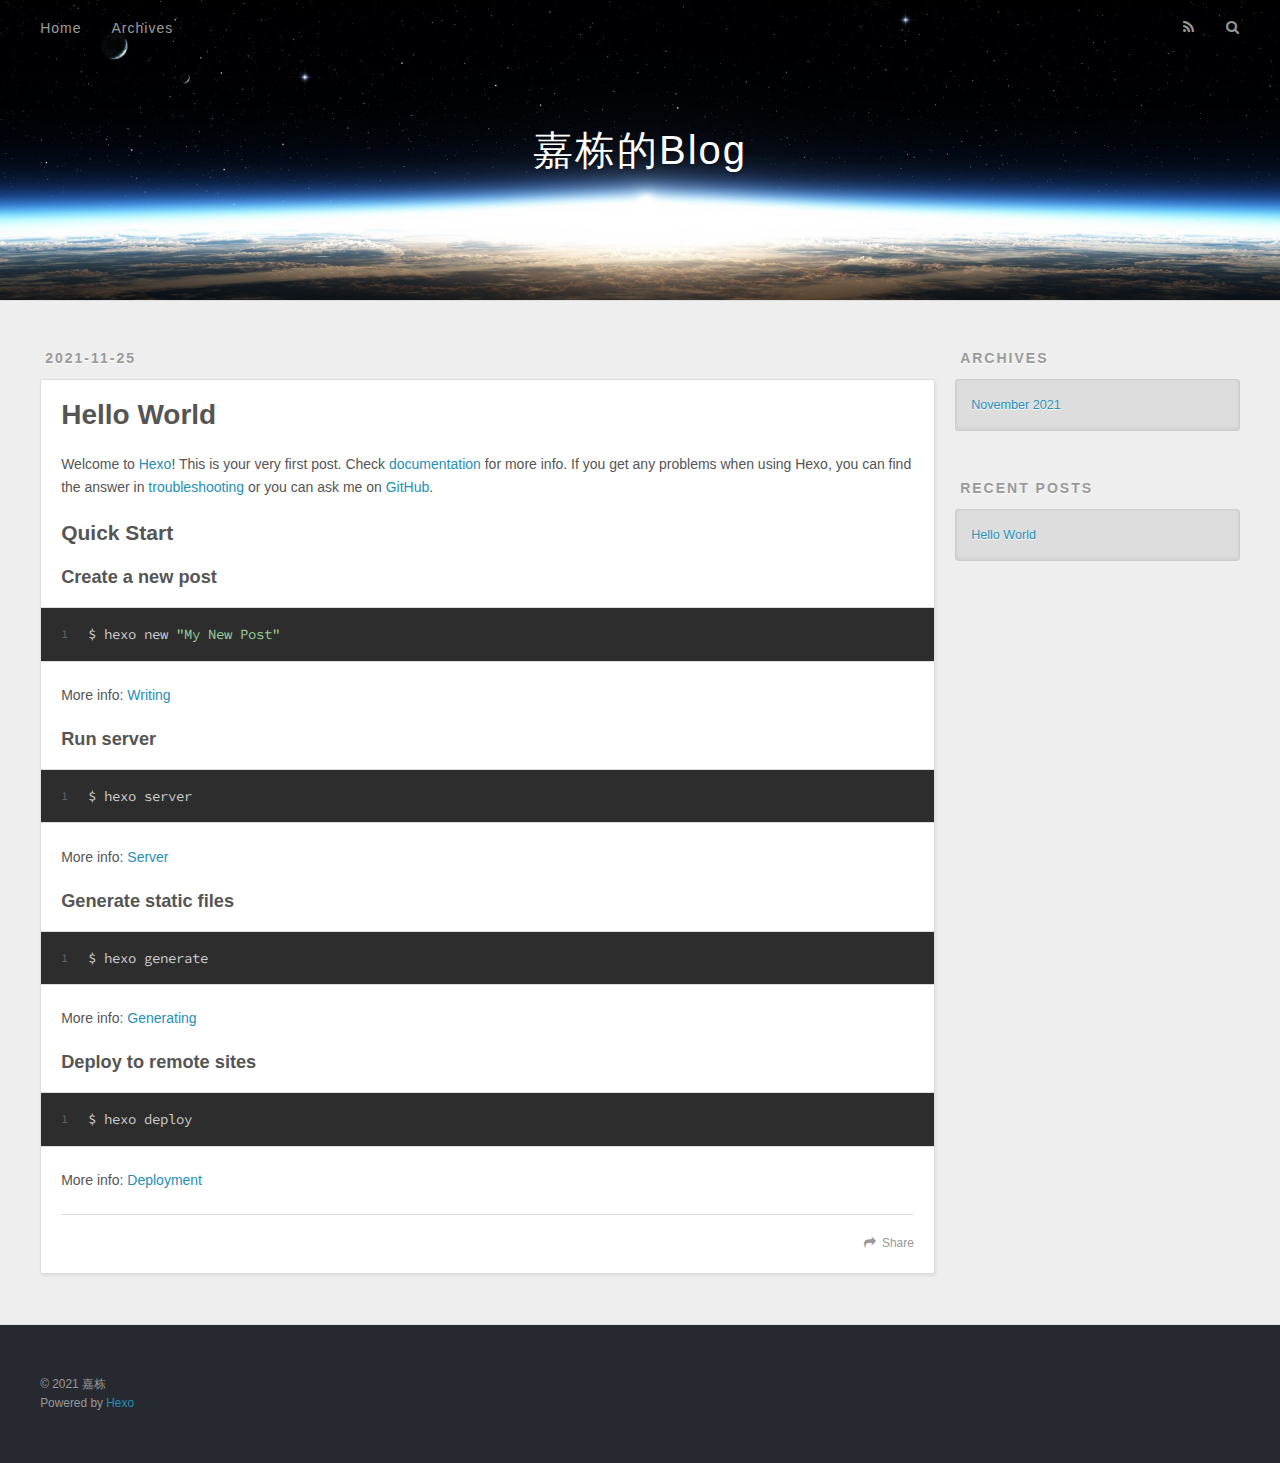
==== index.html @ de3f662d "Site updated: 2021-11-25 14:50:16" ====
<!DOCTYPE html>
<html>
<head>
  <meta charset="utf-8">
  

  
  <title>嘉栋的Blog</title>
  <meta name="viewport" content="width=device-width, initial-scale=1, maximum-scale=1">
  <meta name="description" content="温故而知新">
<meta property="og:type" content="website">
<meta property="og:title" content="嘉栋的Blog">
<meta property="og:url" content="https://codebyjiadong.github.io/index.html">
<meta property="og:site_name" content="嘉栋的Blog">
<meta property="og:description" content="温故而知新">
<meta property="og:locale">
<meta property="article:author" content="嘉栋">
<meta name="twitter:card" content="summary">
  
    <link rel="alternate" href="/atom.xml" title="嘉栋的Blog" type="application/atom+xml">
  
  
    <link rel="icon" href="/favicon.png">
  
  
    <link href="//fonts.googleapis.com/css?family=Source+Code+Pro" rel="stylesheet" type="text/css">
  
  
<link rel="stylesheet" href="/css/style.css">

<meta name="generator" content="Hexo 5.4.0"></head>

<body>
  <div id="container">
    <div id="wrap">
      <header id="header">
  <div id="banner"></div>
  <div id="header-outer" class="outer">
    <div id="header-title" class="inner">
      <h1 id="logo-wrap">
        <a href="/" id="logo">嘉栋的Blog</a>
      </h1>
      
    </div>
    <div id="header-inner" class="inner">
      <nav id="main-nav">
        <a id="main-nav-toggle" class="nav-icon"></a>
        
          <a class="main-nav-link" href="/">Home</a>
        
          <a class="main-nav-link" href="/archives">Archives</a>
        
      </nav>
      <nav id="sub-nav">
        
          <a id="nav-rss-link" class="nav-icon" href="/atom.xml" title="RSS Feed"></a>
        
        <a id="nav-search-btn" class="nav-icon" title="Search"></a>
      </nav>
      <div id="search-form-wrap">
        <form action="//google.com/search" method="get" accept-charset="UTF-8" class="search-form"><input type="search" name="q" class="search-form-input" placeholder="Search"><button type="submit" class="search-form-submit">&#xF002;</button><input type="hidden" name="sitesearch" value="https://codebyjiadong.github.io"></form>
      </div>
    </div>
  </div>
</header>
      <div class="outer">
        <section id="main">
  
    <article id="post-hello-world" class="article article-type-post" itemscope itemprop="blogPost">
  <div class="article-meta">
    <a href="/2021/11/25/hello-world/" class="article-date">
  <time datetime="2021-11-25T06:21:06.002Z" itemprop="datePublished">2021-11-25</time>
</a>
    
  </div>
  <div class="article-inner">
    
    
      <header class="article-header">
        
  
    <h1 itemprop="name">
      <a class="article-title" href="/2021/11/25/hello-world/">Hello World</a>
    </h1>
  

      </header>
    
    <div class="article-entry" itemprop="articleBody">
      
        <p>Welcome to <a target="_blank" rel="noopener" href="https://hexo.io/">Hexo</a>! This is your very first post. Check <a target="_blank" rel="noopener" href="https://hexo.io/docs/">documentation</a> for more info. If you get any problems when using Hexo, you can find the answer in <a target="_blank" rel="noopener" href="https://hexo.io/docs/troubleshooting.html">troubleshooting</a> or you can ask me on <a target="_blank" rel="noopener" href="https://github.com/hexojs/hexo/issues">GitHub</a>.</p>
<h2 id="Quick-Start"><a href="#Quick-Start" class="headerlink" title="Quick Start"></a>Quick Start</h2><h3 id="Create-a-new-post"><a href="#Create-a-new-post" class="headerlink" title="Create a new post"></a>Create a new post</h3><figure class="highlight bash"><table><tr><td class="gutter"><pre><span class="line">1</span><br></pre></td><td class="code"><pre><span class="line">$ hexo new <span class="string">&quot;My New Post&quot;</span></span><br></pre></td></tr></table></figure>

<p>More info: <a target="_blank" rel="noopener" href="https://hexo.io/docs/writing.html">Writing</a></p>
<h3 id="Run-server"><a href="#Run-server" class="headerlink" title="Run server"></a>Run server</h3><figure class="highlight bash"><table><tr><td class="gutter"><pre><span class="line">1</span><br></pre></td><td class="code"><pre><span class="line">$ hexo server</span><br></pre></td></tr></table></figure>

<p>More info: <a target="_blank" rel="noopener" href="https://hexo.io/docs/server.html">Server</a></p>
<h3 id="Generate-static-files"><a href="#Generate-static-files" class="headerlink" title="Generate static files"></a>Generate static files</h3><figure class="highlight bash"><table><tr><td class="gutter"><pre><span class="line">1</span><br></pre></td><td class="code"><pre><span class="line">$ hexo generate</span><br></pre></td></tr></table></figure>

<p>More info: <a target="_blank" rel="noopener" href="https://hexo.io/docs/generating.html">Generating</a></p>
<h3 id="Deploy-to-remote-sites"><a href="#Deploy-to-remote-sites" class="headerlink" title="Deploy to remote sites"></a>Deploy to remote sites</h3><figure class="highlight bash"><table><tr><td class="gutter"><pre><span class="line">1</span><br></pre></td><td class="code"><pre><span class="line">$ hexo deploy</span><br></pre></td></tr></table></figure>

<p>More info: <a target="_blank" rel="noopener" href="https://hexo.io/docs/one-command-deployment.html">Deployment</a></p>

      
    </div>
    <footer class="article-footer">
      <a data-url="https://codebyjiadong.github.io/2021/11/25/hello-world/" data-id="ckweljb820000fou3bm1x7x88" class="article-share-link">Share</a>
      
      
    </footer>
  </div>
  
</article>


  


</section>
        
          <aside id="sidebar">
  
    

  
    

  
    
  
    
  <div class="widget-wrap">
    <h3 class="widget-title">Archives</h3>
    <div class="widget">
      <ul class="archive-list"><li class="archive-list-item"><a class="archive-list-link" href="/archives/2021/11/">November 2021</a></li></ul>
    </div>
  </div>


  
    
  <div class="widget-wrap">
    <h3 class="widget-title">Recent Posts</h3>
    <div class="widget">
      <ul>
        
          <li>
            <a href="/2021/11/25/hello-world/">Hello World</a>
          </li>
        
      </ul>
    </div>
  </div>

  
</aside>
        
      </div>
      <footer id="footer">
  
  <div class="outer">
    <div id="footer-info" class="inner">
      &copy; 2021 嘉栋<br>
      Powered by <a href="http://hexo.io/" target="_blank">Hexo</a>
    </div>
  </div>
</footer>
    </div>
    <nav id="mobile-nav">
  
    <a href="/" class="mobile-nav-link">Home</a>
  
    <a href="/archives" class="mobile-nav-link">Archives</a>
  
</nav>
    

<script src="//ajax.googleapis.com/ajax/libs/jquery/2.0.3/jquery.min.js"></script>


  
<link rel="stylesheet" href="/fancybox/jquery.fancybox.css">

  
<script src="/fancybox/jquery.fancybox.pack.js"></script>




<script src="/js/script.js"></script>




  </div>
</body>
</html>
---- css/style.css ----
body {
  width: 100%;
}
body:before,
body:after {
  content: "";
  display: table;
}
body:after {
  clear: both;
}
html,
body,
div,
span,
applet,
object,
iframe,
h1,
h2,
h3,
h4,
h5,
h6,
p,
blockquote,
pre,
a,
abbr,
acronym,
address,
big,
cite,
code,
del,
dfn,
em,
img,
ins,
kbd,
q,
s,
samp,
small,
strike,
strong,
sub,
sup,
tt,
var,
dl,
dt,
dd,
ol,
ul,
li,
fieldset,
form,
label,
legend,
table,
caption,
tbody,
tfoot,
thead,
tr,
th,
td {
  margin: 0;
  padding: 0;
  border: 0;
  outline: 0;
  font-weight: inherit;
  font-style: inherit;
  font-family: inherit;
  font-size: 100%;
  vertical-align: baseline;
}
body {
  line-height: 1;
  color: #000;
  background: #fff;
}
ol,
ul {
  list-style: none;
}
table {
  border-collapse: separate;
  border-spacing: 0;
  vertical-align: middle;
}
caption,
th,
td {
  text-align: left;
  font-weight: normal;
  vertical-align: middle;
}
a img {
  border: none;
}
input,
button {
  margin: 0;
  padding: 0;
}
input::-moz-focus-inner,
button::-moz-focus-inner {
  border: 0;
  padding: 0;
}
@font-face {
  font-family: FontAwesome;
  font-style: normal;
  font-weight: normal;
  src: url("fonts/fontawesome-webfont.eot?v=#4.0.3");
  src: url("fonts/fontawesome-webfont.eot?#iefix&v=#4.0.3") format("embedded-opentype"), url("fonts/fontawesome-webfont.woff?v=#4.0.3") format("woff"), url("fonts/fontawesome-webfont.ttf?v=#4.0.3") format("truetype"), url("fonts/fontawesome-webfont.svg#fontawesomeregular?v=#4.0.3") format("svg");
}
html,
body,
#container {
  height: 100%;
}
body {
  background: #eee;
  font: 14px -apple-system, BlinkMacSystemFont, "Segoe UI", "Roboto", "Oxygen", "Ubuntu", "Cantarell", "Fira Sans", "Droid Sans", "Helvetica Neue", sans-serif;
  -webkit-text-size-adjust: 100%;
}
.outer {
  max-width: 1220px;
  margin: 0 auto;
  padding: 0 20px;
}
.outer:before,
.outer:after {
  content: "";
  display: table;
}
.outer:after {
  clear: both;
}
.inner {
  display: inline;
  float: left;
  width: 98.33333333333333%;
  margin: 0 0.833333333333333%;
}
.left,
.alignleft {
  float: left;
}
.right,
.alignright {
  float: right;
}
.clear {
  clear: both;
}
#container {
  position: relative;
}
.mobile-nav-on {
  overflow: hidden;
}
#wrap {
  height: 100%;
  width: 100%;
  position: absolute;
  top: 0;
  left: 0;
  -webkit-transition: 0.2s ease-out;
  -moz-transition: 0.2s ease-out;
  -ms-transition: 0.2s ease-out;
  transition: 0.2s ease-out;
  z-index: 1;
  background: #eee;
}
.mobile-nav-on #wrap {
  left: 280px;
}
@media screen and (min-width: 768px) {
  #main {
    display: inline;
    float: left;
    width: 73.33333333333333%;
    margin: 0 0.833333333333333%;
  }
}
.article-date,
.article-category-link,
.archive-year,
.widget-title {
  text-decoration: none;
  text-transform: uppercase;
  letter-spacing: 2px;
  color: #999;
  margin-bottom: 1em;
  margin-left: 5px;
  line-height: 1em;
  text-shadow: 0 1px #fff;
  font-weight: bold;
}
.article-inner,
.archive-article-inner {
  background: #fff;
  -webkit-box-shadow: 1px 2px 3px #ddd;
  box-shadow: 1px 2px 3px #ddd;
  border: 1px solid #ddd;
  border-radius: 3px;
}
.article-entry h1,
.widget h1 {
  font-size: 2em;
}
.article-entry h2,
.widget h2 {
  font-size: 1.5em;
}
.article-entry h3,
.widget h3 {
  font-size: 1.3em;
}
.article-entry h4,
.widget h4 {
  font-size: 1.2em;
}
.article-entry h5,
.widget h5 {
  font-size: 1em;
}
.article-entry h6,
.widget h6 {
  font-size: 1em;
  color: #999;
}
.article-entry hr,
.widget hr {
  border: 1px dashed #ddd;
}
.article-entry strong,
.widget strong {
  font-weight: bold;
}
.article-entry em,
.widget em,
.article-entry cite,
.widget cite {
  font-style: italic;
}
.article-entry sup,
.widget sup,
.article-entry sub,
.widget sub {
  font-size: 0.75em;
  line-height: 0;
  position: relative;
  vertical-align: baseline;
}
.article-entry sup,
.widget sup {
  top: -0.5em;
}
.article-entry sub,
.widget sub {
  bottom: -0.2em;
}
.article-entry small,
.widget small {
  font-size: 0.85em;
}
.article-entry acronym,
.widget acronym,
.article-entry abbr,
.widget abbr {
  border-bottom: 1px dotted;
}
.article-entry ul,
.widget ul,
.article-entry ol,
.widget ol,
.article-entry dl,
.widget dl {
  margin: 0 20px;
  line-height: 1.6em;
}
.article-entry ul ul,
.widget ul ul,
.article-entry ol ul,
.widget ol ul,
.article-entry ul ol,
.widget ul ol,
.article-entry ol ol,
.widget ol ol {
  margin-top: 0;
  margin-bottom: 0;
}
.article-entry ul,
.widget ul {
  list-style: disc;
}
.article-entry ol,
.widget ol {
  list-style: decimal;
}
.article-entry dt,
.widget dt {
  font-weight: bold;
}
#header {
  height: 300px;
  position: relative;
  border-bottom: 1px solid #ddd;
}
#header:before,
#header:after {
  content: "";
  position: absolute;
  left: 0;
  right: 0;
  height: 40px;
}
#header:before {
  top: 0;
  background: -webkit-linear-gradient(rgba(0,0,0,0.2), transparent);
  background: -moz-linear-gradient(rgba(0,0,0,0.2), transparent);
  background: -ms-linear-gradient(rgba(0,0,0,0.2), transparent);
  background: linear-gradient(rgba(0,0,0,0.2), transparent);
}
#header:after {
  bottom: 0;
  background: -webkit-linear-gradient(transparent, rgba(0,0,0,0.2));
  background: -moz-linear-gradient(transparent, rgba(0,0,0,0.2));
  background: -ms-linear-gradient(transparent, rgba(0,0,0,0.2));
  background: linear-gradient(transparent, rgba(0,0,0,0.2));
}
#header-outer {
  height: 100%;
  position: relative;
}
#header-inner {
  position: relative;
  overflow: hidden;
}
#banner {
  position: absolute;
  top: 0;
  left: 0;
  width: 100%;
  height: 100%;
  background: url("images/banner.jpg") center #000;
  -webkit-background-size: cover;
  -moz-background-size: cover;
  background-size: cover;
  z-index: -1;
}
#header-title {
  text-align: center;
  height: 40px;
  position: absolute;
  top: 50%;
  left: 0;
  margin-top: -20px;
}
#logo,
#subtitle {
  text-decoration: none;
  color: #fff;
  font-weight: 300;
  text-shadow: 0 1px 4px rgba(0,0,0,0.3);
}
#logo {
  font-size: 40px;
  line-height: 40px;
  letter-spacing: 2px;
}
#subtitle {
  font-size: 16px;
  line-height: 16px;
  letter-spacing: 1px;
}
#subtitle-wrap {
  margin-top: 16px;
}
#main-nav {
  float: left;
  margin-left: -15px;
}
.nav-icon,
.main-nav-link {
  float: left;
  color: #fff;
  opacity: 0.6;
  text-decoration: none;
  text-shadow: 0 1px rgba(0,0,0,0.2);
  -webkit-transition: opacity 0.2s;
  -moz-transition: opacity 0.2s;
  -ms-transition: opacity 0.2s;
  transition: opacity 0.2s;
  display: block;
  padding: 20px 15px;
}
.nav-icon:hover,
.main-nav-link:hover {
  opacity: 1;
}
.nav-icon {
  font-family: FontAwesome;
  text-align: center;
  font-size: 14px;
  width: 14px;
  height: 14px;
  padding: 20px 15px;
  position: relative;
  cursor: pointer;
}
.main-nav-link {
  font-weight: 300;
  letter-spacing: 1px;
}
@media screen and (max-width: 479px) {
  .main-nav-link {
    display: none;
  }
}
#main-nav-toggle {
  display: none;
}
#main-nav-toggle:before {
  content: "\f0c9";
}
@media screen and (max-width: 479px) {
  #main-nav-toggle {
    display: block;
  }
}
#sub-nav {
  float: right;
  margin-right: -15px;
}
#nav-rss-link:before {
  content: "\f09e";
}
#nav-search-btn:before {
  content: "\f002";
}
#search-form-wrap {
  position: absolute;
  top: 15px;
  width: 150px;
  height: 30px;
  right: -150px;
  opacity: 0;
  -webkit-transition: 0.2s ease-out;
  -moz-transition: 0.2s ease-out;
  -ms-transition: 0.2s ease-out;
  transition: 0.2s ease-out;
}
#search-form-wrap.on {
  opacity: 1;
  right: 0;
}
@media screen and (max-width: 479px) {
  #search-form-wrap {
    width: 100%;
    right: -100%;
  }
}
.search-form {
  position: absolute;
  top: 0;
  left: 0;
  right: 0;
  background: #fff;
  padding: 5px 15px;
  border-radius: 15px;
  -webkit-box-shadow: 0 0 10px rgba(0,0,0,0.3);
  box-shadow: 0 0 10px rgba(0,0,0,0.3);
}
.search-form-input {
  border: none;
  background: none;
  color: #555;
  width: 100%;
  font: 13px -apple-system, BlinkMacSystemFont, "Segoe UI", "Roboto", "Oxygen", "Ubuntu", "Cantarell", "Fira Sans", "Droid Sans", "Helvetica Neue", sans-serif;
  outline: none;
}
.search-form-input::-webkit-search-results-decoration,
.search-form-input::-webkit-search-cancel-button {
  -webkit-appearance: none;
}
.search-form-submit {
  position: absolute;
  top: 50%;
  right: 10px;
  margin-top: -7px;
  font: 13px FontAwesome;
  border: none;
  background: none;
  color: #bbb;
  cursor: pointer;
}
.search-form-submit:hover,
.search-form-submit:focus {
  color: #777;
}
.article {
  margin: 50px 0;
}
.article-inner {
  overflow: hidden;
}
.article-meta:before,
.article-meta:after {
  content: "";
  display: table;
}
.article-meta:after {
  clear: both;
}
.article-date {
  float: left;
}
.article-category {
  float: left;
  line-height: 1em;
  color: #ccc;
  text-shadow: 0 1px #fff;
  margin-left: 8px;
}
.article-category:before {
  content: "\2022";
}
.article-category-link {
  margin: 0 12px 1em;
}
.article-header {
  padding: 20px 20px 0;
}
.article-title {
  text-decoration: none;
  font-size: 2em;
  font-weight: bold;
  color: #555;
  line-height: 1.1em;
  -webkit-transition: color 0.2s;
  -moz-transition: color 0.2s;
  -ms-transition: color 0.2s;
  transition: color 0.2s;
}
a.article-title:hover {
  color: #258fb8;
}
.article-entry {
  color: #555;
  padding: 0 20px;
}
.article-entry:before,
.article-entry:after {
  content: "";
  display: table;
}
.article-entry:after {
  clear: both;
}
.article-entry p,
.article-entry table {
  line-height: 1.6em;
  margin: 1.6em 0;
}
.article-entry h1,
.article-entry h2,
.article-entry h3,
.article-entry h4,
.article-entry h5,
.article-entry h6 {
  font-weight: bold;
}
.article-entry h1,
.article-entry h2,
.article-entry h3,
.article-entry h4,
.article-entry h5,
.article-entry h6 {
  line-height: 1.1em;
  margin: 1.1em 0;
}
.article-entry a {
  color: #258fb8;
  text-decoration: none;
}
.article-entry a:hover {
  text-decoration: underline;
}
.article-entry ul,
.article-entry ol,
.article-entry dl {
  margin-top: 1.6em;
  margin-bottom: 1.6em;
}
.article-entry img,
.article-entry video {
  max-width: 100%;
  height: auto;
  display: block;
  margin: auto;
}
.article-entry iframe {
  border: none;
}
.article-entry table {
  width: 100%;
  border-collapse: collapse;
  border-spacing: 0;
}
.article-entry th {
  font-weight: bold;
  border-bottom: 3px solid #ddd;
  padding-bottom: 0.5em;
}
.article-entry td {
  border-bottom: 1px solid #ddd;
  padding: 10px 0;
}
.article-entry blockquote {
  font-family: Georgia, "Times New Roman", serif;
  font-size: 1.4em;
  margin: 1.6em 20px;
  text-align: center;
}
.article-entry blockquote footer {
  font-size: 14px;
  margin: 1.6em 0;
  font-family: -apple-system, BlinkMacSystemFont, "Segoe UI", "Roboto", "Oxygen", "Ubuntu", "Cantarell", "Fira Sans", "Droid Sans", "Helvetica Neue", sans-serif;
}
.article-entry blockquote footer cite:before {
  content: "—";
  padding: 0 0.5em;
}
.article-entry .pullquote {
  text-align: left;
  width: 45%;
  margin: 0;
}
.article-entry .pullquote.left {
  margin-left: 0.5em;
  margin-right: 1em;
}
.article-entry .pullquote.right {
  margin-right: 0.5em;
  margin-left: 1em;
}
.article-entry .caption {
  color: #999;
  display: block;
  font-size: 0.9em;
  margin-top: 0.5em;
  position: relative;
  text-align: center;
}
.article-entry .video-container {
  position: relative;
  padding-top: 56.25%;
  height: 0;
  overflow: hidden;
}
.article-entry .video-container iframe,
.article-entry .video-container object,
.article-entry .video-container embed {
  position: absolute;
  top: 0;
  left: 0;
  width: 100%;
  height: 100%;
  margin-top: 0;
}
.article-more-link a {
  display: inline-block;
  line-height: 1em;
  padding: 6px 15px;
  border-radius: 15px;
  background: #eee;
  color: #999;
  text-shadow: 0 1px #fff;
  text-decoration: none;
}
.article-more-link a:hover {
  background: #258fb8;
  color: #fff;
  text-decoration: none;
  text-shadow: 0 1px #1e7293;
}
.article-footer {
  font-size: 0.85em;
  line-height: 1.6em;
  border-top: 1px solid #ddd;
  padding-top: 1.6em;
  margin: 0 20px 20px;
}
.article-footer:before,
.article-footer:after {
  content: "";
  display: table;
}
.article-footer:after {
  clear: both;
}
.article-footer a {
  color: #999;
  text-decoration: none;
}
.article-footer a:hover {
  color: #555;
}
.article-tag-list-item {
  float: left;
  margin-right: 10px;
}
.article-tag-list-link:before {
  content: "#";
}
.article-comment-link {
  float: right;
}
.article-comment-link:before {
  content: "\f075";
  font-family: FontAwesome;
  padding-right: 8px;
}
.article-share-link {
  cursor: pointer;
  float: right;
  margin-left: 20px;
}
.article-share-link:before {
  content: "\f064";
  font-family: FontAwesome;
  padding-right: 6px;
}
#article-nav {
  position: relative;
}
#article-nav:before,
#article-nav:after {
  content: "";
  display: table;
}
#article-nav:after {
  clear: both;
}
@media screen and (min-width: 768px) {
  #article-nav {
    margin: 50px 0;
  }
  #article-nav:before {
    width: 8px;
    height: 8px;
    position: absolute;
    top: 50%;
    left: 50%;
    margin-top: -4px;
    margin-left: -4px;
    content: "";
    border-radius: 50%;
    background: #ddd;
    -webkit-box-shadow: 0 1px 2px #fff;
    box-shadow: 0 1px 2px #fff;
  }
}
.article-nav-link-wrap {
  text-decoration: none;
  text-shadow: 0 1px #fff;
  color: #999;
  -webkit-box-sizing: border-box;
  -moz-box-sizing: border-box;
  box-sizing: border-box;
  margin-top: 50px;
  text-align: center;
  display: block;
}
.article-nav-link-wrap:hover {
  color: #555;
}
@media screen and (min-width: 768px) {
  .article-nav-link-wrap {
    width: 50%;
    margin-top: 0;
  }
}
@media screen and (min-width: 768px) {
  #article-nav-newer {
    float: left;
    text-align: right;
    padding-right: 20px;
  }
}
@media screen and (min-width: 768px) {
  #article-nav-older {
    float: right;
    text-align: left;
    padding-left: 20px;
  }
}
.article-nav-caption {
  text-transform: uppercase;
  letter-spacing: 2px;
  color: #ddd;
  line-height: 1em;
  font-weight: bold;
}
#article-nav-newer .article-nav-caption {
  margin-right: -2px;
}
.article-nav-title {
  font-size: 0.85em;
  line-height: 1.6em;
  margin-top: 0.5em;
}
.article-share-box {
  position: absolute;
  display: none;
  background: #fff;
  -webkit-box-shadow: 1px 2px 10px rgba(0,0,0,0.2);
  box-shadow: 1px 2px 10px rgba(0,0,0,0.2);
  border-radius: 3px;
  margin-left: -145px;
  overflow: hidden;
  z-index: 1;
}
.article-share-box.on {
  display: block;
}
.article-share-input {
  width: 100%;
  background: none;
  -webkit-box-sizing: border-box;
  -moz-box-sizing: border-box;
  box-sizing: border-box;
  font: 14px -apple-system, BlinkMacSystemFont, "Segoe UI", "Roboto", "Oxygen", "Ubuntu", "Cantarell", "Fira Sans", "Droid Sans", "Helvetica Neue", sans-serif;
  padding: 0 15px;
  color: #555;
  outline: none;
  border: 1px solid #ddd;
  border-radius: 3px 3px 0 0;
  height: 36px;
  line-height: 36px;
}
.article-share-links {
  background: #eee;
}
.article-share-links:before,
.article-share-links:after {
  content: "";
  display: table;
}
.article-share-links:after {
  clear: both;
}
.article-share-twitter,
.article-share-facebook,
.article-share-pinterest,
.article-share-google {
  width: 50px;
  height: 36px;
  display: block;
  float: left;
  position: relative;
  color: #999;
  text-shadow: 0 1px #fff;
}
.article-share-twitter:before,
.article-share-facebook:before,
.article-share-pinterest:before,
.article-share-google:before {
  font-size: 20px;
  font-family: FontAwesome;
  width: 20px;
  height: 20px;
  position: absolute;
  top: 50%;
  left: 50%;
  margin-top: -10px;
  margin-left: -10px;
  text-align: center;
}
.article-share-twitter:hover,
.article-share-facebook:hover,
.article-share-pinterest:hover,
.article-share-google:hover {
  color: #fff;
}
.article-share-twitter:before {
  content: "\f099";
}
.article-share-twitter:hover {
  background: #00aced;
  text-shadow: 0 1px #008abe;
}
.article-share-facebook:before {
  content: "\f09a";
}
.article-share-facebook:hover {
  background: #3b5998;
  text-shadow: 0 1px #2f477a;
}
.article-share-pinterest:before {
  content: "\f0d2";
}
.article-share-pinterest:hover {
  background: #cb2027;
  text-shadow: 0 1px #a21a1f;
}
.article-share-google:before {
  content: "\f0d5";
}
.article-share-google:hover {
  background: #dd4b39;
  text-shadow: 0 1px #be3221;
}
.article-gallery {
  background: #000;
  position: relative;
}
.article-gallery-photos {
  position: relative;
  overflow: hidden;
}
.article-gallery-img {
  display: none;
  max-width: 100%;
}
.article-gallery-img:first-child {
  display: block;
}
.article-gallery-img.loaded {
  position: absolute;
  display: block;
}
.article-gallery-img img {
  display: block;
  max-width: 100%;
  margin: 0 auto;
}
#comments {
  background: #fff;
  -webkit-box-shadow: 1px 2px 3px #ddd;
  box-shadow: 1px 2px 3px #ddd;
  padding: 20px;
  border: 1px solid #ddd;
  border-radius: 3px;
  margin: 50px 0;
}
#comments a {
  color: #258fb8;
}
.archives-wrap {
  margin: 50px 0;
}
.archives:before,
.archives:after {
  content: "";
  display: table;
}
.archives:after {
  clear: both;
}
.archive-year-wrap {
  margin-bottom: 1em;
}
.archives {
  -webkit-column-gap: 10px;
  -moz-column-gap: 10px;
  column-gap: 10px;
}
@media screen and (min-width: 480px) and (max-width: 767px) {
  .archives {
    -webkit-column-count: 2;
    -moz-column-count: 2;
    column-count: 2;
  }
}
@media screen and (min-width: 768px) {
  .archives {
    -webkit-column-count: 3;
    -moz-column-count: 3;
    column-count: 3;
  }
}
.archive-article {
  -webkit-column-break-inside: avoid;
  page-break-inside: avoid;
  overflow: hidden;
  break-inside: avoid-column;
}
.archive-article-inner {
  padding: 10px;
  margin-bottom: 15px;
}
.archive-article-title {
  text-decoration: none;
  font-weight: bold;
  color: #555;
  -webkit-transition: color 0.2s;
  -moz-transition: color 0.2s;
  -ms-transition: color 0.2s;
  transition: color 0.2s;
  line-height: 1.6em;
}
.archive-article-title:hover {
  color: #258fb8;
}
.archive-article-footer {
  margin-top: 1em;
}
.archive-article-date {
  color: #999;
  text-decoration: none;
  font-size: 0.85em;
  line-height: 1em;
  margin-bottom: 0.5em;
  display: block;
}
#page-nav {
  margin: 50px auto;
  background: #fff;
  -webkit-box-shadow: 1px 2px 3px #ddd;
  box-shadow: 1px 2px 3px #ddd;
  border: 1px solid #ddd;
  border-radius: 3px;
  text-align: center;
  color: #999;
  overflow: hidden;
}
#page-nav:before,
#page-nav:after {
  content: "";
  display: table;
}
#page-nav:after {
  clear: both;
}
#page-nav a,
#page-nav span {
  padding: 10px 20px;
  line-height: 1;
  height: 2ex;
}
#page-nav a {
  color: #999;
  text-decoration: none;
}
#page-nav a:hover {
  background: #999;
  color: #fff;
}
#page-nav .prev {
  float: left;
}
#page-nav .next {
  float: right;
}
#page-nav .page-number {
  display: inline-block;
}
@media screen and (max-width: 479px) {
  #page-nav .page-number {
    display: none;
  }
}
#page-nav .current {
  color: #555;
  font-weight: bold;
}
#page-nav .space {
  color: #ddd;
}
#footer {
  background: #262a30;
  padding: 50px 0;
  border-top: 1px solid #ddd;
  color: #999;
}
#footer a {
  color: #258fb8;
  text-decoration: none;
}
#footer a:hover {
  text-decoration: underline;
}
#footer-info {
  line-height: 1.6em;
  font-size: 0.85em;
}
.article-entry pre,
.article-entry .highlight {
  background: #2d2d2d;
  margin: 0 -20px;
  padding: 15px 20px;
  border-style: solid;
  border-color: #ddd;
  border-width: 1px 0;
  overflow: auto;
  color: #ccc;
  line-height: 22.400000000000002px;
}
.article-entry .highlight .gutter pre,
.article-entry .gist .gist-file .gist-data .line-numbers {
  color: #666;
  font-size: 0.85em;
}
.article-entry pre,
.article-entry code {
  font-family: "Source Code Pro", Consolas, Monaco, Menlo, Consolas, monospace;
}
.article-entry code {
  background: #eee;
  text-shadow: 0 1px #fff;
  padding: 0 0.3em;
}
.article-entry pre code {
  background: none;
  text-shadow: none;
  padding: 0;
}
.article-entry .highlight pre {
  border: none;
  margin: 0;
  padding: 0;
}
.article-entry .highlight table {
  margin: 0;
  width: auto;
}
.article-entry .highlight td {
  border: none;
  padding: 0;
}
.article-entry .highlight figcaption {
  font-size: 0.85em;
  color: #999;
  line-height: 1em;
  margin-bottom: 1em;
}
.article-entry .highlight figcaption:before,
.article-entry .highlight figcaption:after {
  content: "";
  display: table;
}
.article-entry .highlight figcaption:after {
  clear: both;
}
.article-entry .highlight figcaption a {
  float: right;
}
.article-entry .highlight .gutter pre {
  text-align: right;
  padding-right: 20px;
}
.article-entry .highlight .line {
  height: 22.400000000000002px;
}
.article-entry .highlight .line.marked {
  background: #515151;
}
.article-entry .gist {
  margin: 0 -20px;
  border-style: solid;
  border-color: #ddd;
  border-width: 1px 0;
  background: #2d2d2d;
  padding: 15px 20px 15px 0;
}
.article-entry .gist .gist-file {
  border: none;
  font-family: "Source Code Pro", Consolas, Monaco, Menlo, Consolas, monospace;
  margin: 0;
}
.article-entry .gist .gist-file .gist-data {
  background: none;
  border: none;
}
.article-entry .gist .gist-file .gist-data .line-numbers {
  background: none;
  border: none;
  padding: 0 20px 0 0;
}
.article-entry .gist .gist-file .gist-data .line-data {
  padding: 0 !important;
}
.article-entry .gist .gist-file .highlight {
  margin: 0;
  padding: 0;
  border: none;
}
.article-entry .gist .gist-file .gist-meta {
  background: #2d2d2d;
  color: #999;
  font: 0.85em -apple-system, BlinkMacSystemFont, "Segoe UI", "Roboto", "Oxygen", "Ubuntu", "Cantarell", "Fira Sans", "Droid Sans", "Helvetica Neue", sans-serif;
  text-shadow: 0 0;
  padding: 0;
  margin-top: 1em;
  margin-left: 20px;
}
.article-entry .gist .gist-file .gist-meta a {
  color: #258fb8;
  font-weight: normal;
}
.article-entry .gist .gist-file .gist-meta a:hover {
  text-decoration: underline;
}
pre .comment,
pre .title {
  color: #999;
}
pre .variable,
pre .attribute,
pre .tag,
pre .regexp,
pre .ruby .constant,
pre .xml .tag .title,
pre .xml .pi,
pre .xml .doctype,
pre .html .doctype,
pre .css .id,
pre .css .class,
pre .css .pseudo {
  color: #f2777a;
}
pre .number,
pre .preprocessor,
pre .built_in,
pre .literal,
pre .params,
pre .constant {
  color: #f99157;
}
pre .class,
pre .ruby .class .title,
pre .css .rules .attribute {
  color: #9c9;
}
pre .string,
pre .value,
pre .inheritance,
pre .header,
pre .ruby .symbol,
pre .xml .cdata {
  color: #9c9;
}
pre .css .hexcolor {
  color: #6cc;
}
pre .function,
pre .python .decorator,
pre .python .title,
pre .ruby .function .title,
pre .ruby .title .keyword,
pre .perl .sub,
pre .javascript .title,
pre .coffeescript .title {
  color: #69c;
}
pre .keyword,
pre .javascript .function {
  color: #c9c;
}
@media screen and (max-width: 479px) {
  #mobile-nav {
    position: absolute;
    top: 0;
    left: 0;
    width: 280px;
    height: 100%;
    background: #191919;
    border-right: 1px solid #fff;
  }
}
@media screen and (max-width: 479px) {
  .mobile-nav-link {
    display: block;
    color: #999;
    text-decoration: none;
    padding: 15px 20px;
    font-weight: bold;
  }
  .mobile-nav-link:hover {
    color: #fff;
  }
}
@media screen and (min-width: 768px) {
  #sidebar {
    display: inline;
    float: left;
    width: 23.333333333333332%;
    margin: 0 0.833333333333333%;
  }
}
.widget-wrap {
  margin: 50px 0;
}
.widget {
  color: #777;
  text-shadow: 0 1px #fff;
  background: #ddd;
  -webkit-box-shadow: 0 -1px 4px #ccc inset;
  box-shadow: 0 -1px 4px #ccc inset;
  border: 1px solid #ccc;
  padding: 15px;
  border-radius: 3px;
}
.widget a {
  color: #258fb8;
  text-decoration: none;
}
.widget a:hover {
  text-decoration: underline;
}
.widget ul ul,
.widget ol ul,
.widget dl ul,
.widget ul ol,
.widget ol ol,
.widget dl ol,
.widget ul dl,
.widget ol dl,
.widget dl dl {
  margin-left: 15px;
  list-style: disc;
}
.widget {
  line-height: 1.6em;
  word-wrap: break-word;
  font-size: 0.9em;
}
.widget ul,
.widget ol {
  list-style: none;
  margin: 0;
}
.widget ul ul,
.widget ol ul,
.widget ul ol,
.widget ol ol {
  margin: 0 20px;
}
.widget ul ul,
.widget ol ul {
  list-style: disc;
}
.widget ul ol,
.widget ol ol {
  list-style: decimal;
}
.category-list-count,
.tag-list-count,
.archive-list-count {
  padding-left: 5px;
  color: #999;
  font-size: 0.85em;
}
.category-list-count:before,
.tag-list-count:before,
.archive-list-count:before {
  content: "(";
}
.category-list-count:after,
.tag-list-count:after,
.archive-list-count:after {
  content: ")";
}
.tagcloud a {
  margin-right: 5px;
  display: inline-block;
}
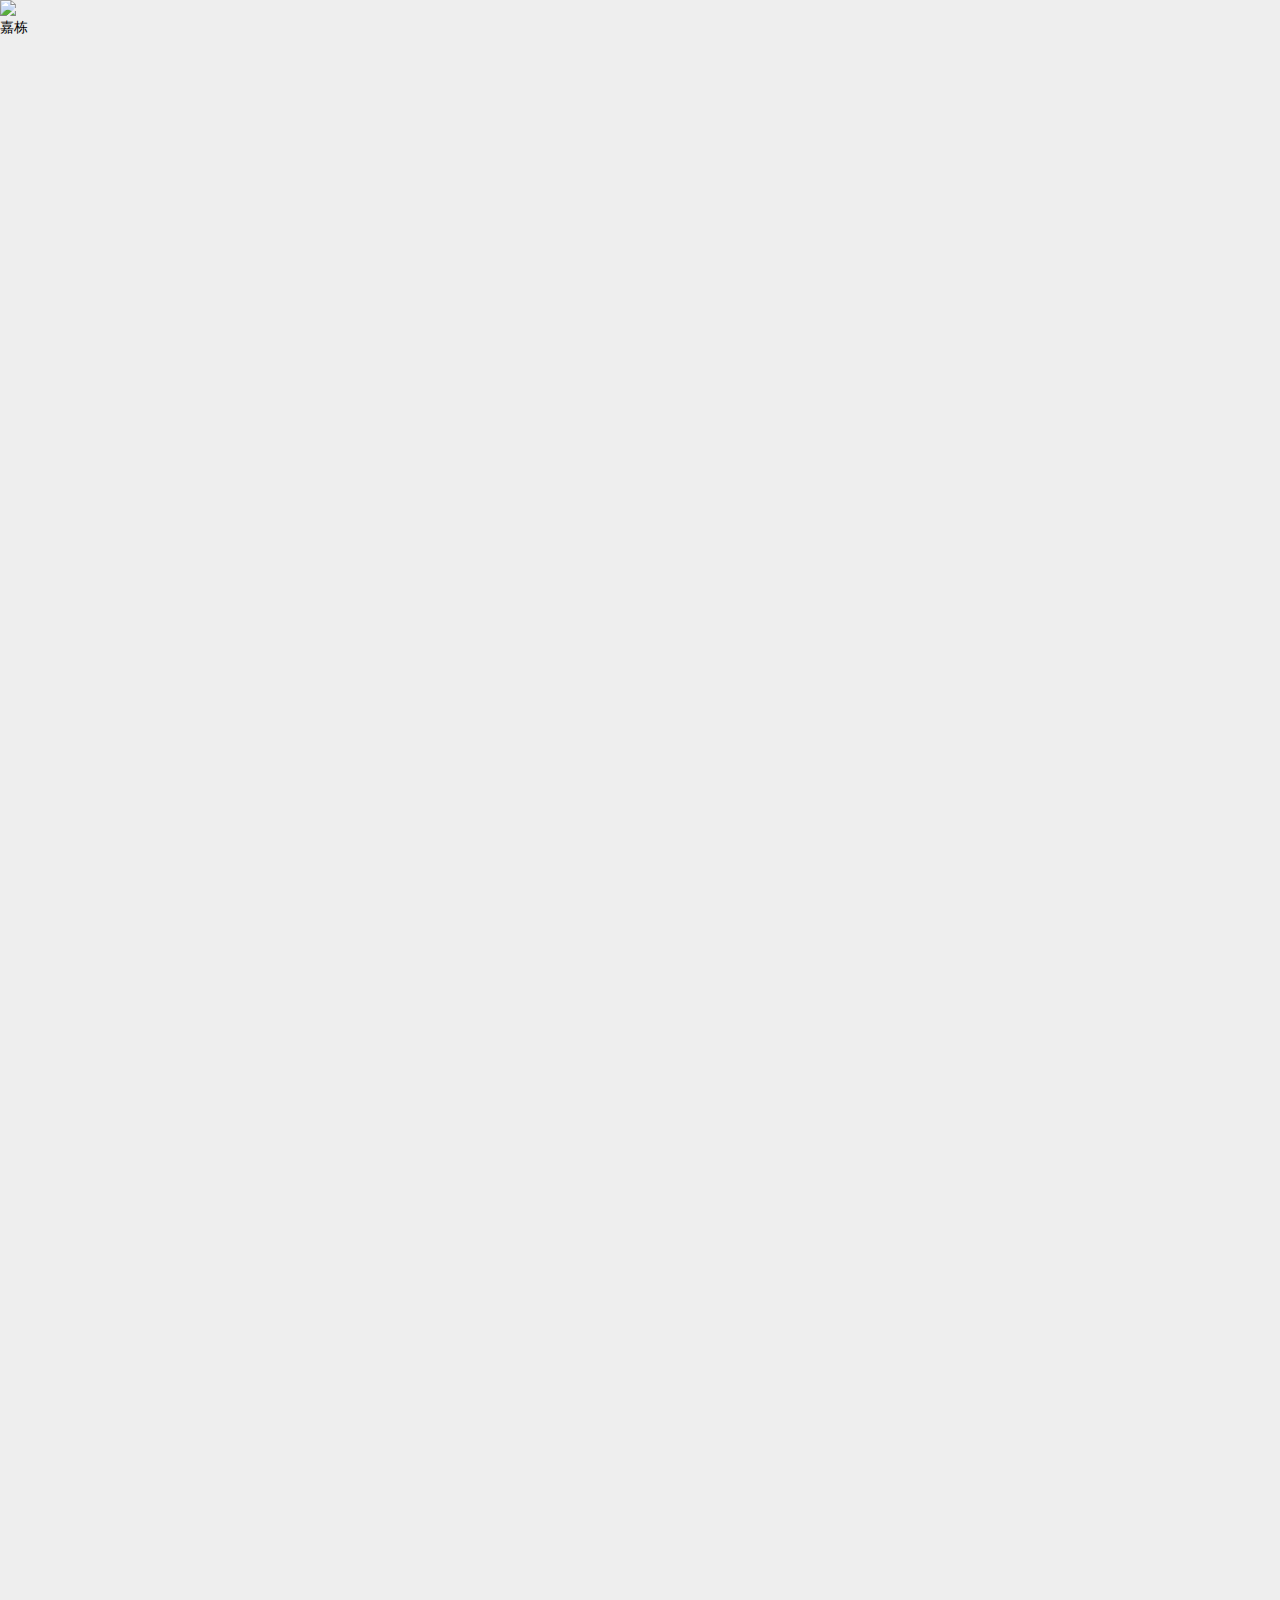
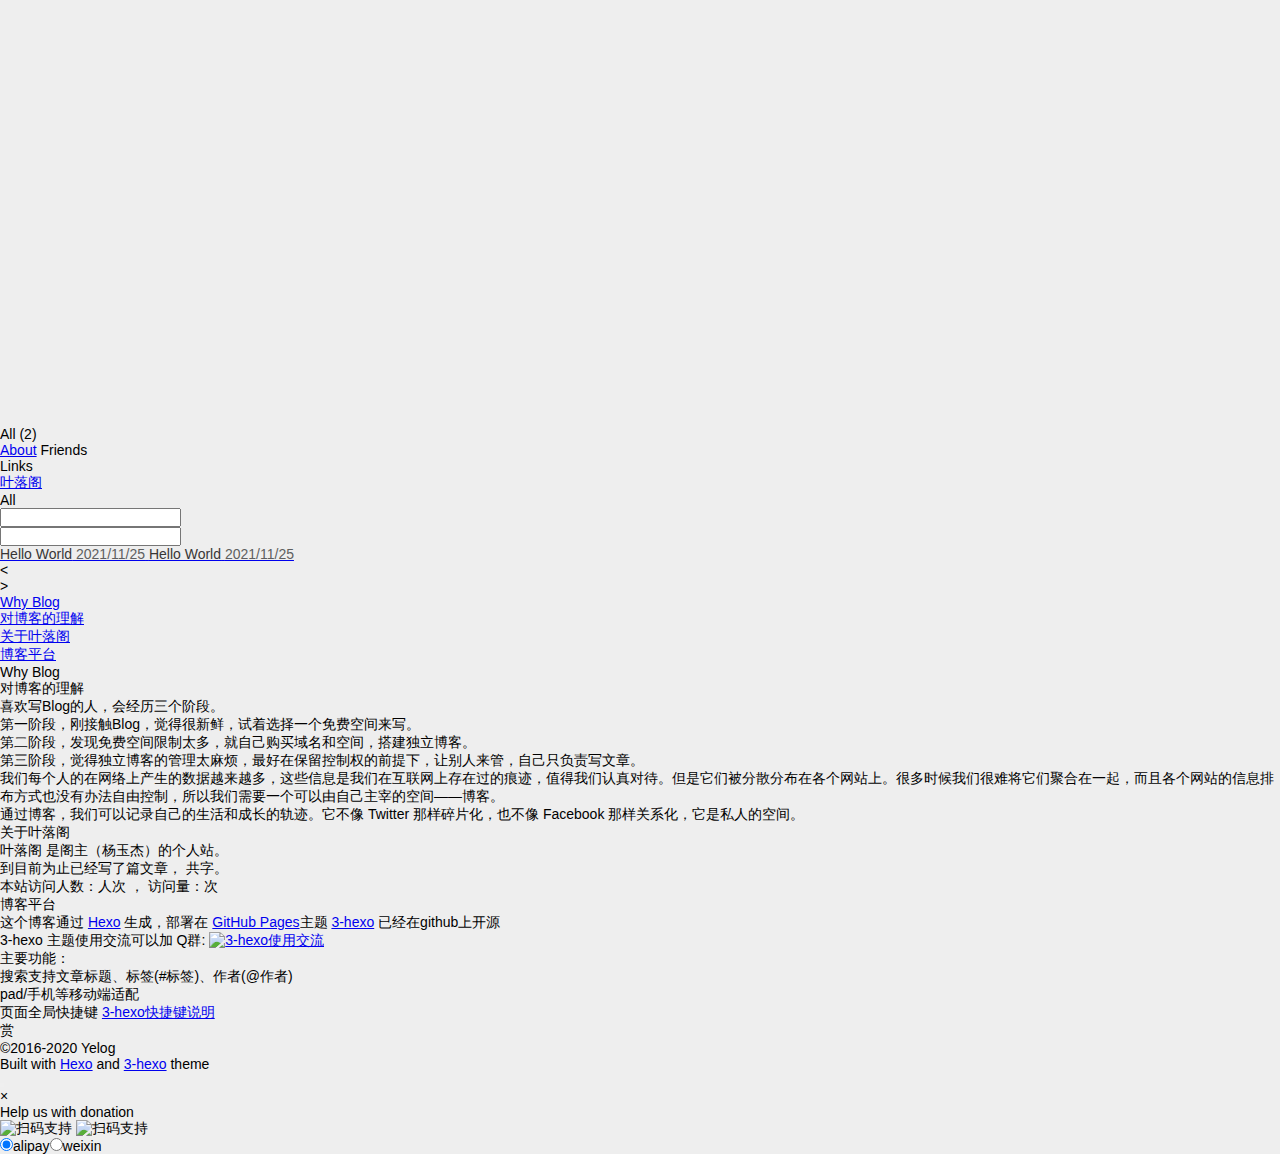
==== commit 0120c618: "Site updated: 2021-11-26 09:43:28" ====
--- a/index.html
+++ b/index.html
@@ -2,197 +2,573 @@
 <html>
 <head>
   <meta charset="utf-8">
-  
-
-  
   <title>嘉栋的Blog</title>
-  <meta name="viewport" content="width=device-width, initial-scale=1, maximum-scale=1">
-  <meta name="description" content="温故而知新">
-<meta property="og:type" content="website">
-<meta property="og:title" content="嘉栋的Blog">
-<meta property="og:url" content="https://codebyjiadong.github.io/index.html">
+  <meta name="keywords" content="">
+  <meta name="description" content="嘉栋的Blog">
+    <meta name="viewport" content="width=device-width, initial-scale=1, maximum-scale=1">
+<meta name="description" content="测试demo">
+<meta property="og:type" content="article">
+<meta property="og:title" content="Hello World">
+<meta property="og:url" content="https://codebyjiadong.github.io/codebyjiadong/2021/11/25/%E6%B5%8B%E8%AF%95/index.html">
 <meta property="og:site_name" content="嘉栋的Blog">
-<meta property="og:description" content="温故而知新">
+<meta property="og:description" content="测试demo">
 <meta property="og:locale">
+<meta property="article:published_time" content="2021-11-25T08:43:04.396Z">
+<meta property="article:modified_time" content="2021-11-25T08:47:55.912Z">
 <meta property="article:author" content="嘉栋">
 <meta name="twitter:card" content="summary">
-  
-    <link rel="alternate" href="/atom.xml" title="嘉栋的Blog" type="application/atom+xml">
-  
-  
-    <link rel="icon" href="/favicon.png">
-  
-  
-    <link href="//fonts.googleapis.com/css?family=Source+Code+Pro" rel="stylesheet" type="text/css">
-  
-  
-<link rel="stylesheet" href="/css/style.css">
+
+
+<link rel="icon" href="/img/avatar.jpg">
+
+<link href="/css/style.css?v=1.1.0" rel="stylesheet">
+
+<link href="/css/hl_theme/atom-light.css?v=1.1.0" rel="stylesheet">
+
+<link href="//cdn.jsdelivr.net/npm/animate.css@4.1.0/animate.min.css" rel="stylesheet">
+
+<script src="//cdn.jsdelivr.net/npm/jquery@3.5.1/dist/jquery.min.js"></script>
+<script src="/js/titleTip.js?v=1.1.0" ></script>
+
+<script src="//cdn.jsdelivr.net/npm/highlightjs@9.16.2/highlight.pack.min.js"></script>
+<script>
+    hljs.initHighlightingOnLoad();
+</script>
+
+<script src="//cdn.jsdelivr.net/npm/nprogress@0.2.0/nprogress.min.js"></script>
+
+
+
+<script src="//cdn.jsdelivr.net/npm/jquery.cookie@1.4.1/jquery.cookie.min.js" ></script>
+
+<script src="/js/iconfont.js?v=1.1.0" ></script>
 
 <meta name="generator" content="Hexo 5.4.0"></head>
+<div style="display: none">
+  <input class="theme_disqus_on" value="false">
+  <input class="theme_preload_comment" value="">
+  <input class="theme_blog_path" value="">
+  <input id="theme_shortcut" value="true" />
+  <input id="theme_highlight_on" value="true" />
+  <input id="theme_code_copy" value="true" />
+</div>
+
+
 
 <body>
-  <div id="container">
-    <div id="wrap">
-      <header id="header">
-  <div id="banner"></div>
-  <div id="header-outer" class="outer">
-    <div id="header-title" class="inner">
-      <h1 id="logo-wrap">
-        <a href="/" id="logo">嘉栋的Blog</a>
-      </h1>
-      
-    </div>
-    <div id="header-inner" class="inner">
-      <nav id="main-nav">
-        <a id="main-nav-toggle" class="nav-icon"></a>
-        
-          <a class="main-nav-link" href="/">Home</a>
-        
-          <a class="main-nav-link" href="/archives">Archives</a>
-        
-      </nav>
-      <nav id="sub-nav">
-        
-          <a id="nav-rss-link" class="nav-icon" href="/atom.xml" title="RSS Feed"></a>
-        
-        <a id="nav-search-btn" class="nav-icon" title="Search"></a>
-      </nav>
-      <div id="search-form-wrap">
-        <form action="//google.com/search" method="get" accept-charset="UTF-8" class="search-form"><input type="search" name="q" class="search-form-input" placeholder="Search"><button type="submit" class="search-form-submit">&#xF002;</button><input type="hidden" name="sitesearch" value="https://codebyjiadong.github.io"></form>
-      </div>
-    </div>
-  </div>
-</header>
-      <div class="outer">
-        <section id="main">
-  
-    <article id="post-hello-world" class="article article-type-post" itemscope itemprop="blogPost">
-  <div class="article-meta">
-    <a href="/2021/11/25/hello-world/" class="article-date">
-  <time datetime="2021-11-25T06:21:06.002Z" itemprop="datePublished">2021-11-25</time>
+<aside class="nav mobile">
+    <div class="nav-left">
+        <a href="/"
+   class="avatar_target">
+    <img class="avatar"
+         src="/img/avatar.jpg"/>
 </a>
-    
-  </div>
-  <div class="article-inner">
-    
-    
-      <header class="article-header">
-        
-  
-    <h1 itemprop="name">
-      <a class="article-title" href="/2021/11/25/hello-world/">Hello World</a>
-    </h1>
-  
-
-      </header>
-    
-    <div class="article-entry" itemprop="articleBody">
-      
-        <p>Welcome to <a target="_blank" rel="noopener" href="https://hexo.io/">Hexo</a>! This is your very first post. Check <a target="_blank" rel="noopener" href="https://hexo.io/docs/">documentation</a> for more info. If you get any problems when using Hexo, you can find the answer in <a target="_blank" rel="noopener" href="https://hexo.io/docs/troubleshooting.html">troubleshooting</a> or you can ask me on <a target="_blank" rel="noopener" href="https://github.com/hexojs/hexo/issues">GitHub</a>.</p>
-<h2 id="Quick-Start"><a href="#Quick-Start" class="headerlink" title="Quick Start"></a>Quick Start</h2><h3 id="Create-a-new-post"><a href="#Create-a-new-post" class="headerlink" title="Create a new post"></a>Create a new post</h3><figure class="highlight bash"><table><tr><td class="gutter"><pre><span class="line">1</span><br></pre></td><td class="code"><pre><span class="line">$ hexo new <span class="string">&quot;My New Post&quot;</span></span><br></pre></td></tr></table></figure>
-
-<p>More info: <a target="_blank" rel="noopener" href="https://hexo.io/docs/writing.html">Writing</a></p>
-<h3 id="Run-server"><a href="#Run-server" class="headerlink" title="Run server"></a>Run server</h3><figure class="highlight bash"><table><tr><td class="gutter"><pre><span class="line">1</span><br></pre></td><td class="code"><pre><span class="line">$ hexo server</span><br></pre></td></tr></table></figure>
-
-<p>More info: <a target="_blank" rel="noopener" href="https://hexo.io/docs/server.html">Server</a></p>
-<h3 id="Generate-static-files"><a href="#Generate-static-files" class="headerlink" title="Generate static files"></a>Generate static files</h3><figure class="highlight bash"><table><tr><td class="gutter"><pre><span class="line">1</span><br></pre></td><td class="code"><pre><span class="line">$ hexo generate</span><br></pre></td></tr></table></figure>
-
-<p>More info: <a target="_blank" rel="noopener" href="https://hexo.io/docs/generating.html">Generating</a></p>
-<h3 id="Deploy-to-remote-sites"><a href="#Deploy-to-remote-sites" class="headerlink" title="Deploy to remote sites"></a>Deploy to remote sites</h3><figure class="highlight bash"><table><tr><td class="gutter"><pre><span class="line">1</span><br></pre></td><td class="code"><pre><span class="line">$ hexo deploy</span><br></pre></td></tr></table></figure>
-
-<p>More info: <a target="_blank" rel="noopener" href="https://hexo.io/docs/one-command-deployment.html">Deployment</a></p>
-
-      
-    </div>
-    <footer class="article-footer">
-      <a data-url="https://codebyjiadong.github.io/2021/11/25/hello-world/" data-id="ckweljb820000fou3bm1x7x88" class="article-share-link">Share</a>
-      
-      
-    </footer>
-  </div>
-  
-</article>
-
-
-  
-
-
-</section>
-        
-          <aside id="sidebar">
-  
-    
-
-  
-    
-
-  
-    
-  
-    
-  <div class="widget-wrap">
-    <h3 class="widget-title">Archives</h3>
-    <div class="widget">
-      <ul class="archive-list"><li class="archive-list-item"><a class="archive-list-link" href="/archives/2021/11/">November 2021</a></li></ul>
-    </div>
-  </div>
-
-
-  
-    
-  <div class="widget-wrap">
-    <h3 class="widget-title">Recent Posts</h3>
-    <div class="widget">
-      <ul>
-        
-          <li>
-            <a href="/2021/11/25/hello-world/">Hello World</a>
-          </li>
-        
-      </ul>
-    </div>
-  </div>
-
-  
+<div class="author">
+    <span>嘉栋</span>
+</div>
+
+<div class="icon">
+    
+        
+            <a title="rss"
+               href="/atom.xml"
+               target="_blank">
+                
+                    <svg class="iconfont-svg" aria-hidden="true">
+                        <use xlink:href="#icon-rss"></use>
+                    </svg>
+                
+            </a>
+        
+    
+        
+            <a title="github"
+               href="https://github.com/yelog"
+               target="_blank">
+                
+                    <svg class="iconfont-svg" aria-hidden="true">
+                        <use xlink:href="#icon-github"></use>
+                    </svg>
+                
+            </a>
+        
+    
+        
+            <a title="facebook"
+               href="https://www.facebook.com/faker.tops"
+               target="_blank">
+                
+                    <svg class="iconfont-svg" aria-hidden="true">
+                        <use xlink:href="#icon-facebook"></use>
+                    </svg>
+                
+            </a>
+        
+    
+        
+    
+        
+    
+        
+            <a title="instagram"
+               href="https://www.facebook.com/faker.tops"
+               target="_blank">
+                
+                    <svg class="iconfont-svg" aria-hidden="true">
+                        <use xlink:href="#icon-instagram"></use>
+                    </svg>
+                
+            </a>
+        
+    
+        
+            <a title="reddit"
+               href="https://www.reddit.com/user/yelog/"
+               target="_blank">
+                
+                    <svg class="iconfont-svg" aria-hidden="true">
+                        <use xlink:href="#icon-reddit"></use>
+                    </svg>
+                
+            </a>
+        
+    
+        
+            <a title="weibo"
+               href="http://weibo.com/u/2307534817"
+               target="_blank">
+                
+                    <svg class="iconfont-svg" aria-hidden="true">
+                        <use xlink:href="#icon-weibo"></use>
+                    </svg>
+                
+            </a>
+        
+    
+        
+            <a title="jianshu"
+               href="https://www.jianshu.com/u/ff56736de7cf"
+               target="_blank">
+                
+                    <svg class="iconfont-svg" aria-hidden="true">
+                        <use xlink:href="#icon-jianshu"></use>
+                    </svg>
+                
+            </a>
+        
+    
+        
+            <a title="zhihu"
+               href="https://www.zhihu.com/people/jaytp/activities"
+               target="_blank">
+                
+                    <svg class="iconfont-svg" aria-hidden="true">
+                        <use xlink:href="#icon-zhihu"></use>
+                    </svg>
+                
+            </a>
+        
+    
+        
+    
+        
+            <a title="oschina"
+               href="https://my.oschina.net/yelog"
+               target="_blank">
+                
+                    <svg class="iconfont-svg" aria-hidden="true">
+                        <use xlink:href="#icon-oschina"></use>
+                    </svg>
+                
+            </a>
+        
+    
+        
+    
+        
+            <a title="email"
+               href="mailto:jaytp@qq.com"
+               target="_blank">
+                
+                    <svg class="iconfont-svg" aria-hidden="true">
+                        <use xlink:href="#icon-email"></use>
+                    </svg>
+                
+            </a>
+        
+    
+        
+            <a title="qq"
+               href="http://wpa.qq.com/msgrd?v=3&uin=872336115&site=qq&menu=yes"
+               target="_blank">
+                
+                    <svg class="iconfont-svg" aria-hidden="true">
+                        <use xlink:href="#icon-qq"></use>
+                    </svg>
+                
+            </a>
+        
+    
+        
+            <a title="kugou"
+               href="https://www.kugou.com/"
+               target="_blank">
+                
+                    <svg class="iconfont-svg" aria-hidden="true">
+                        <use xlink:href="#icon-kugou"></use>
+                    </svg>
+                
+            </a>
+        
+    
+        
+            <a title="neteasemusic"
+               href="https://music.163.com/#/user/home?id=88151013"
+               target="_blank">
+                
+                    <svg class="iconfont-svg" aria-hidden="true">
+                        <use xlink:href="#icon-neteasemusic"></use>
+                    </svg>
+                
+            </a>
+        
+    
+</div>
+
+
+
+
+<ul>
+    <li>
+        <div class="all active" data-rel="All">All
+            
+                <small>(2)</small>
+            
+        </div>
+    </li>
+    
+</ul>
+<div class="left-bottom">
+    <div class="menus">
+        
+            
+            
+            
+    </div>
+    <div>
+        
+            <a class="about  hasFriend  site_url"
+               
+               href="/about">About</a>
+        
+        <a style="width: 50%"
+                
+                                           class="friends">Friends</a>
+        
+    </div>
+</div>
+<input type="hidden" id="yelog_site_posts_number" value="2">
+
+<div style="display: none">
+    <span id="busuanzi_value_site_uv"></span>
+    <span id="busuanzi_value_site_pv"></span>
+</div>
+
+    </div>
+    <div class="nav-right">
+        <div class="friends-area">
+    <div class="friends-title">
+        Links
+        <i class="iconfont icon-left"></i>
+    </div>
+    <div class="friends-content">
+        <ul>
+            
+            <li><a target="_blank" href="http://yelog.org/">叶落阁</a></li>
+            
+        </ul>
+    </div>
+</div>
+        <div class="title-list">
+    <div class="right-top">
+        <div id="default-panel">
+            <i class="iconfont icon-search" data-title="搜索 快捷键 i"></i>
+            <div class="right-title">All</div>
+            <i class="iconfont icon-file-tree" data-title="切换到大纲视图 快捷键 w"></i>
+        </div>
+        <div id="search-panel">
+            <i class="iconfont icon-left" data-title="返回"></i>
+            <input id="local-search-input" autocomplete="off"/>
+            <label class="border-line" for="input"></label>
+            <i class="iconfont icon-case-sensitive" data-title="大小写敏感"></i>
+            <i class="iconfont icon-tag" data-title="标签"></i>
+        </div>
+        <div id="outline-panel" style="display: none">
+            <div class="right-title">大纲</div>
+            <i class="iconfont icon-list" data-title="切换到文章列表"></i>
+        </div>
+    </div>
+
+    <div class="tags-list">
+    <input id="tag-search" />
+    <div class="tag-wrapper">
+        
+    </div>
+
+</div>
+
+    
+    <nav id="title-list-nav">
+        
+        <a  class="All "
+           href="/codebyjiadong/2021/11/25/%E6%B5%8B%E8%AF%95/"
+           data-tag=""
+           data-author="" >
+            <span class="post-title" title="Hello World">Hello World</span>
+            <span class="post-date" title="2021-11-25 16:43:04">2021/11/25</span>
+        </a>
+        
+        <a  class="All "
+           href="/codebyjiadong/2021/11/25/hello-world/"
+           data-tag=""
+           data-author="" >
+            <span class="post-title" title="Hello World">Hello World</span>
+            <span class="post-date" title="2021-11-25 14:21:06">2021/11/25</span>
+        </a>
+        
+        <div id="no-item-tips">
+
+        </div>
+    </nav>
+    <div id="outline-list">
+    </div>
+</div>
+
+    </div>
+    <div class="hide-list">
+        <div class="semicircle" data-title="切换全屏 快捷键 s">
+            <div class="brackets first"><</div>
+            <div class="brackets">&gt;</div>
+        </div>
+    </div>
 </aside>
-        
-      </div>
-      <footer id="footer">
-  
-  <div class="outer">
-    <div id="footer-info" class="inner">
-      &copy; 2021 嘉栋<br>
-      Powered by <a href="http://hexo.io/" target="_blank">Hexo</a>
-    </div>
-  </div>
-</footer>
-    </div>
-    <nav id="mobile-nav">
-  
-    <a href="/" class="mobile-nav-link">Home</a>
-  
-    <a href="/archives" class="mobile-nav-link">Archives</a>
-  
-</nav>
-    
-
-<script src="//ajax.googleapis.com/ajax/libs/jquery/2.0.3/jquery.min.js"></script>
-
-
-  
-<link rel="stylesheet" href="/fancybox/jquery.fancybox.css">
-
-  
-<script src="/fancybox/jquery.fancybox.pack.js"></script>
-
-
-
-
-<script src="/js/script.js"></script>
-
-
-
-
-  </div>
+<div id="post" class="index">
+    <div class="pjax">
+        <article class="index">
+            <div class="toc-ref">
+    
+        <ol class="toc"><li class="toc-item toc-level-1"><a class="toc-link" href="#Why-Blog"><span class="toc-text">Why Blog</span></a><ol class="toc-child"><li class="toc-item toc-level-2"><a class="toc-link" href="#%E5%AF%B9%E5%8D%9A%E5%AE%A2%E7%9A%84%E7%90%86%E8%A7%A3"><span class="toc-text">对博客的理解</span></a></li><li class="toc-item toc-level-2"><a class="toc-link" href="#%E5%85%B3%E4%BA%8E%E5%8F%B6%E8%90%BD%E9%98%81"><span class="toc-text">关于叶落阁</span></a></li><li class="toc-item toc-level-2"><a class="toc-link" href="#%E5%8D%9A%E5%AE%A2%E5%B9%B3%E5%8F%B0"><span class="toc-text">博客平台</span></a></li></ol></li></ol>
+    
+<style>
+    .left-col .switch-btn,
+    .left-col .switch-area {
+        display: none;
+    }
+    .toc-level-3 i,
+    .toc-level-3 ol {
+        display: none !important;
+    }
+</style>
+</div>
+            <h1 id="Why-Blog"><a href="#Why-Blog" class="headerlink" title="Why Blog"></a>Why Blog</h1><h2 id="对博客的理解"><a href="#对博客的理解" class="headerlink" title="对博客的理解"></a>对博客的理解</h2><p>喜欢写Blog的人，会经历三个阶段。</p>
+<blockquote>
+<p>第一阶段，刚接触Blog，觉得很新鲜，试着选择一个免费空间来写。</p>
+</blockquote>
+<blockquote>
+<p>第二阶段，发现免费空间限制太多，就自己购买域名和空间，搭建独立博客。</p>
+</blockquote>
+<blockquote>
+<p>第三阶段，觉得独立博客的管理太麻烦，最好在保留控制权的前提下，让别人来管，自己只负责写文章。</p>
+</blockquote>
+<p>我们每个人的在网络上产生的数据越来越多，这些信息是我们在互联网上存在过的痕迹，值得我们认真对待。但是它们被分散分布在各个网站上。很多时候我们很难将它们聚合在一起，而且各个网站的信息排布方式也没有办法自由控制，所以我们需要一个可以由自己主宰的空间——博客。</p>
+<p>通过博客，我们可以记录自己的生活和成长的轨迹。它不像 Twitter 那样碎片化，也不像 Facebook 那样关系化，它是私人的空间。</p>
+<h2 id="关于叶落阁"><a href="#关于叶落阁" class="headerlink" title="关于叶落阁"></a>关于叶落阁</h2><p><strong>叶落阁</strong> 是阁主（杨玉杰）的个人站。</p>
+<p>到目前为止已经写了<code class="article_number"></code>篇文章， 共<code class="site_word_count"></code>字。</p>
+<p>本站访问人数：<code class="site_uv"></code>人次 ， 访问量：<code class="site_pv"></code>次</p>
+<h2 id="博客平台"><a href="#博客平台" class="headerlink" title="博客平台"></a>博客平台</h2><p>这个博客通过 <a target="_blank" rel="noopener" href="https://hexo.io/">Hexo</a> 生成，部署在 <a target="_blank" rel="noopener" href="https://pages.github.com/">GitHub Pages</a>主题 <a target="_blank" rel="noopener" href="https://github.com/yelog/hexo-theme-3-hexo">3-hexo</a> 已经在github上开源</p>
+<p><code>3-hexo</code> 主题使用交流可以加 Q群: <a target="_blank" href="//shang.qq.com/wpa/qunwpa?idkey=e8cf083cc097141eaf323396f1766809b8e90ff00c67bb441898f672892f6904"><img data-ignore border="0" src="//pub.idqqimg.com/wpa/images/group.png" alt="3-hexo使用交流" title="3-hexo使用交流"></a></p>
+<p>主要功能：</p>
+<ul>
+<li>搜索支持文章标题、标签(#标签)、作者(@作者)</li>
+<li>pad/手机等移动端适配</li>
+<li>页面全局快捷键 <a target="_blank" rel="noopener" href='http://yelog.org/2017/03/24/3-hexo-shortcuts/'>3-hexo快捷键说明</a></li>
+</ul>
+
+        </article>
+        
+        <p>
+            <a  class="dashang" onclick="dashangToggle()">赏</a>
+        </p>
+        
+        
+    </div>
+    <div class="copyright">
+        <p class="footer-entry">
+    ©2016-2020 Yelog
+</p>
+<p class="footer-entry">Built with <a href="https://hexo.io/" target="_blank">Hexo</a> and <a href="https://github.com/yelog/hexo-theme-3-hexo" target="_blank">3-hexo</a> theme</p>
+
+    </div>
+</div>
+<div class="full-toc">
+    <button class="full" data-title="切换全屏 快捷键 s"><span class="min "></span></button>
+<a class="" id="rocket" ></a>
+
+</div>
+
+<div class="hide_box" onclick="dashangToggle()"></div>
+<div class="shang_box">
+    <a class="shang_close"  onclick="dashangToggle()">×</a>
+    <div class="shang_tit">
+        <p>Help us with donation</p>
+    </div>
+    <div class="shang_payimg">
+        <div class="pay_img">
+            <img src="/img/alipay.jpg" class="alipay" title="扫码支持">
+            <img src="/img/weixin.jpg" class="weixin" title="扫码支持">
+        </div>
+    </div>
+    <div class="shang_payselect">
+        <span><label><input type="radio" name="pay" checked value="alipay">alipay</label></span><span><label><input type="radio" name="pay" value="weixin">weixin</label></span>
+    </div>
+</div>
+
+
 </body>
-</html>+<script src="/js/jquery.pjax.js?v=1.1.0" ></script>
+
+<script src="/js/script.js?v=1.1.0" ></script>
+<script>
+    var img_resize = 'default';
+    function initArticle() {
+        /*渲染对应的表格样式*/
+        
+            $("#post .pjax table").addClass("green_title");
+        
+
+        /*渲染打赏样式*/
+        
+        $("input[name=pay]").on("click", function () {
+            if($("input[name=pay]:checked").val()=="weixin"){
+                $(".shang_box .shang_payimg .pay_img").addClass("weixin_img");
+            } else {
+                $(".shang_box .shang_payimg .pay_img").removeClass("weixin_img");
+            }
+        })
+        
+
+        /*高亮代码块行号*/
+        
+
+        /*访问数量*/
+        
+        $.getScript("//busuanzi.ibruce.info/busuanzi/2.3/busuanzi.pure.mini.js");
+        
+
+        /*代码高亮，行号对齐*/
+        $('.pre-numbering').css('line-height',$('.has-numbering').css('line-height'));
+
+        
+        
+    }
+
+    /*打赏页面隐藏与展示*/
+    
+    function dashangToggle() {
+        $(".shang_box").fadeToggle();
+        $(".hide_box").fadeToggle();
+    }
+    
+
+</script>
+
+<!--加入行号的高亮代码块样式-->
+
+<!--自定义样式设置-->
+<style>
+    
+    
+    .nav {
+        width: 542px;
+    }
+    .nav.fullscreen {
+        margin-left: -542px;
+    }
+    .nav-left {
+        width: 120px;
+    }
+    
+    
+    @media screen and (max-width: 1468px) {
+        .nav {
+            width: 492px;
+        }
+        .nav.fullscreen {
+            margin-left: -492px;
+        }
+        .nav-left {
+            width: 100px;
+        }
+    }
+    
+    
+    @media screen and (max-width: 1024px) {
+        .nav {
+            width: 492px;
+            margin-left: -492px
+        }
+        .nav.fullscreen {
+            margin-left: 0;
+        }
+    }
+    
+    @media screen and (max-width: 426px) {
+        .nav {
+            width: 100%;
+        }
+        .nav-left {
+            width: 100%;
+        }
+    }
+    
+    
+    .nav-right .title-list nav a .post-title, .nav-right .title-list #local-search-result a .post-title {
+        color: #383636;
+    }
+    
+    
+    .nav-right .title-list nav a .post-date, .nav-right .title-list #local-search-result a .post-date {
+        color: #5e5e5f;
+    }
+    
+    
+    .nav-right nav a.hover, #local-search-result a.hover{
+        background-color: #e2e0e0;
+    }
+    
+    
+
+    /*列表样式*/
+    
+
+    /* 背景图样式 */
+    
+    
+
+
+    /*引用块样式*/
+    
+
+    /*文章列表背景图*/
+    
+
+    
+</style>
+
+
+
+
+
+
+
+</html>
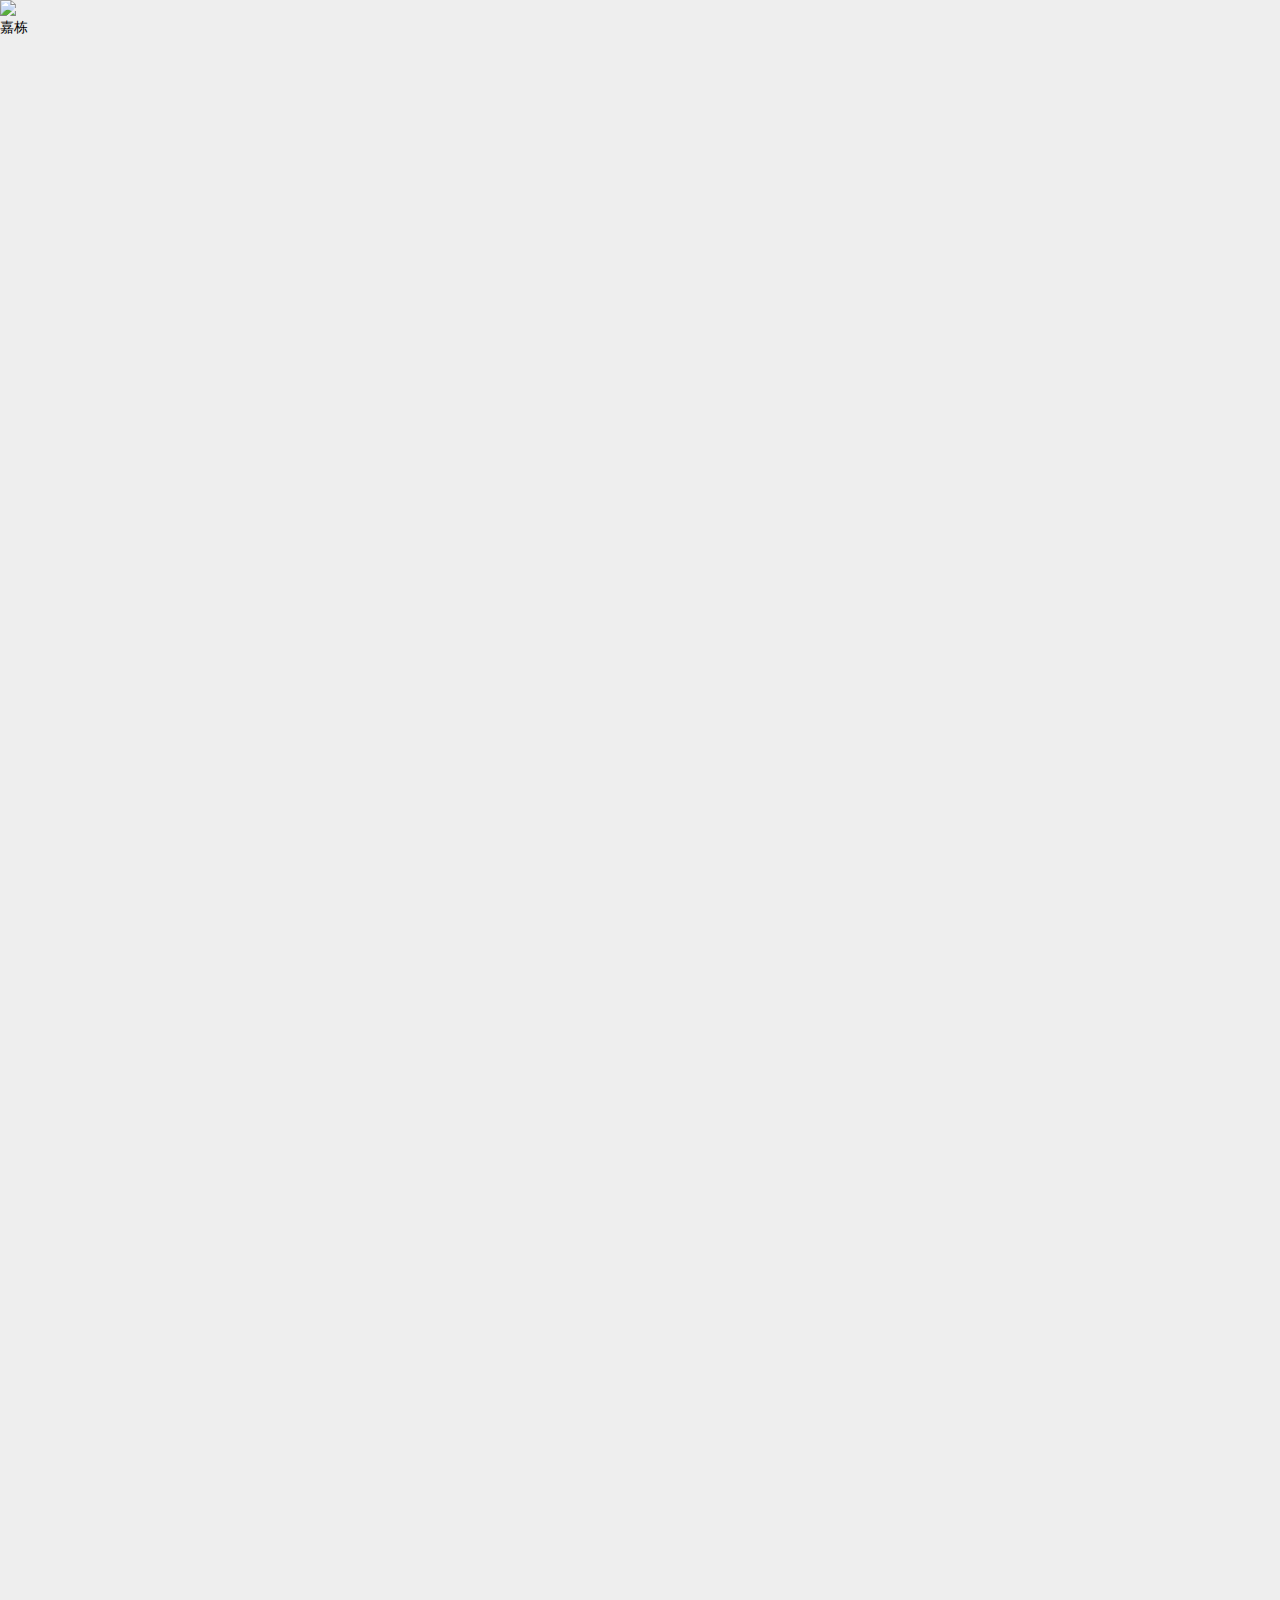
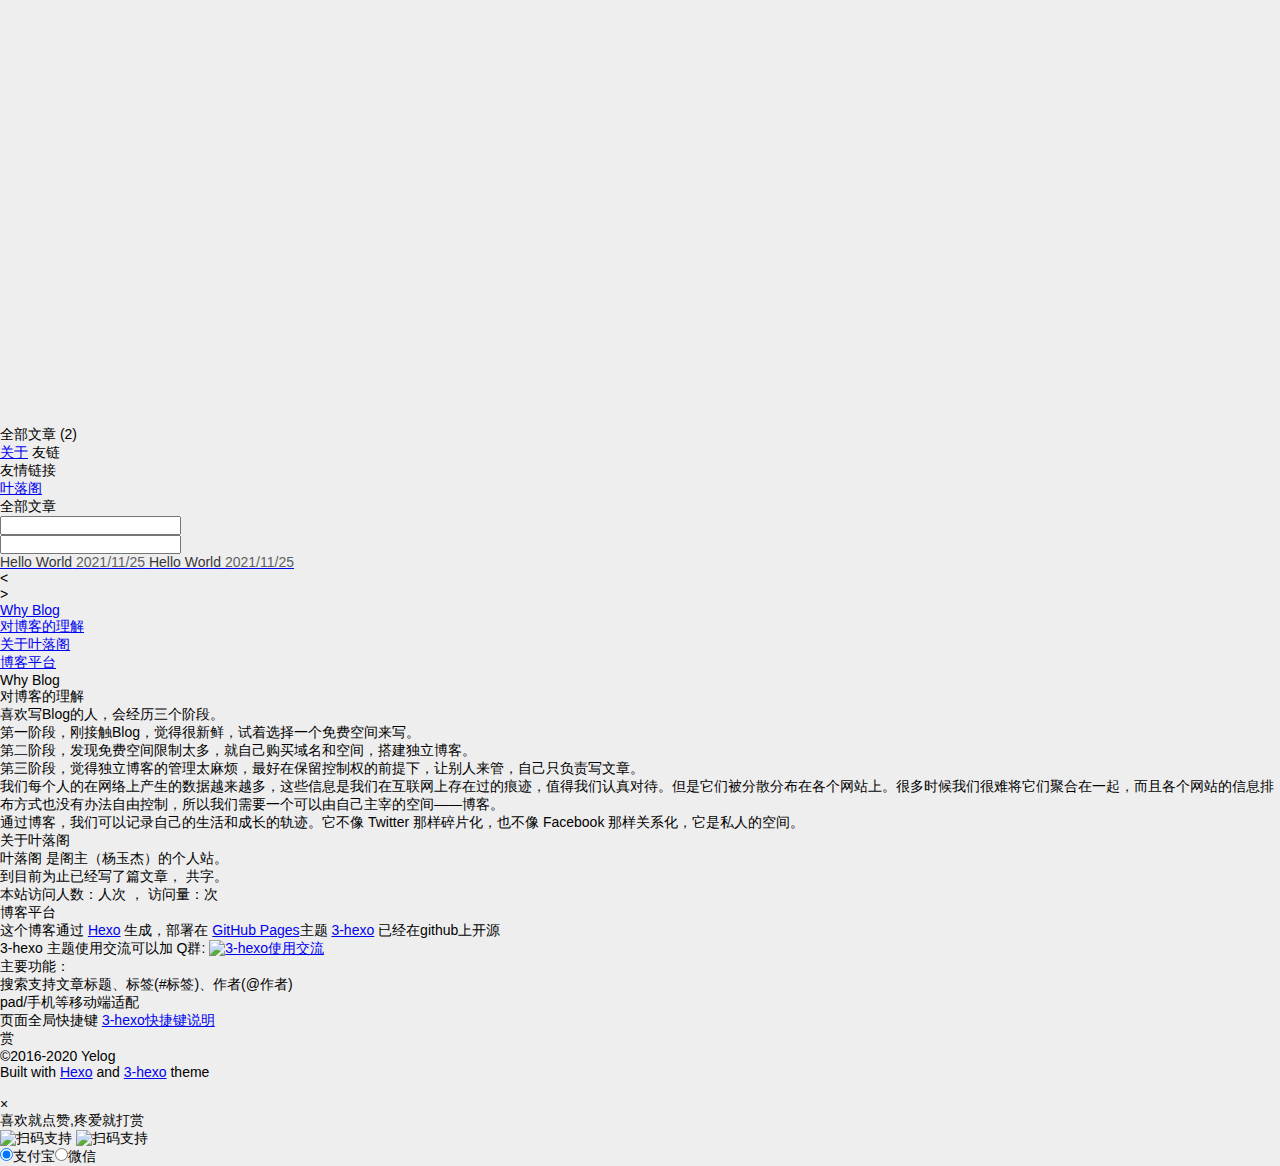
==== commit 8dfc33ae: "Site updated: 2021-11-26 09:50:26" ====
--- a/index.html
+++ b/index.html
@@ -9,7 +9,7 @@
 <meta name="description" content="测试demo">
 <meta property="og:type" content="article">
 <meta property="og:title" content="Hello World">
-<meta property="og:url" content="https://codebyjiadong.github.io/codebyjiadong/2021/11/25/%E6%B5%8B%E8%AF%95/index.html">
+<meta property="og:url" content="https://codebyjiadong.github.io/2021/11/25/%E6%B5%8B%E8%AF%95/index.html">
 <meta property="og:site_name" content="嘉栋的Blog">
 <meta property="og:description" content="测试demo">
 <meta property="og:locale">
@@ -240,7 +240,7 @@
 
 <ul>
     <li>
-        <div class="all active" data-rel="All">All
+        <div class="all active" data-rel="全部文章">全部文章
             
                 <small>(2)</small>
             
@@ -259,11 +259,11 @@
         
             <a class="about  hasFriend  site_url"
                
-               href="/about">About</a>
+               href="/about">关于</a>
         
         <a style="width: 50%"
                 
-                                           class="friends">Friends</a>
+                                           class="friends">友链</a>
         
     </div>
 </div>
@@ -278,7 +278,7 @@
     <div class="nav-right">
         <div class="friends-area">
     <div class="friends-title">
-        Links
+        友情链接
         <i class="iconfont icon-left"></i>
     </div>
     <div class="friends-content">
@@ -293,7 +293,7 @@
     <div class="right-top">
         <div id="default-panel">
             <i class="iconfont icon-search" data-title="搜索 快捷键 i"></i>
-            <div class="right-title">All</div>
+            <div class="right-title">全部文章</div>
             <i class="iconfont icon-file-tree" data-title="切换到大纲视图 快捷键 w"></i>
         </div>
         <div id="search-panel">
@@ -320,16 +320,16 @@
     
     <nav id="title-list-nav">
         
-        <a  class="All "
-           href="/codebyjiadong/2021/11/25/%E6%B5%8B%E8%AF%95/"
+        <a  class="全部文章 "
+           href="/2021/11/25/%E6%B5%8B%E8%AF%95/"
            data-tag=""
            data-author="" >
             <span class="post-title" title="Hello World">Hello World</span>
             <span class="post-date" title="2021-11-25 16:43:04">2021/11/25</span>
         </a>
         
-        <a  class="All "
-           href="/codebyjiadong/2021/11/25/hello-world/"
+        <a  class="全部文章 "
+           href="/2021/11/25/hello-world/"
            data-tag=""
            data-author="" >
             <span class="post-title" title="Hello World">Hello World</span>
@@ -420,7 +420,7 @@
 <div class="shang_box">
     <a class="shang_close"  onclick="dashangToggle()">×</a>
     <div class="shang_tit">
-        <p>Help us with donation</p>
+        <p>喜欢就点赞,疼爱就打赏</p>
     </div>
     <div class="shang_payimg">
         <div class="pay_img">
@@ -429,7 +429,7 @@
         </div>
     </div>
     <div class="shang_payselect">
-        <span><label><input type="radio" name="pay" checked value="alipay">alipay</label></span><span><label><input type="radio" name="pay" value="weixin">weixin</label></span>
+        <span><label><input type="radio" name="pay" checked value="alipay">支付宝</label></span><span><label><input type="radio" name="pay" value="weixin">微信</label></span>
     </div>
 </div>
 
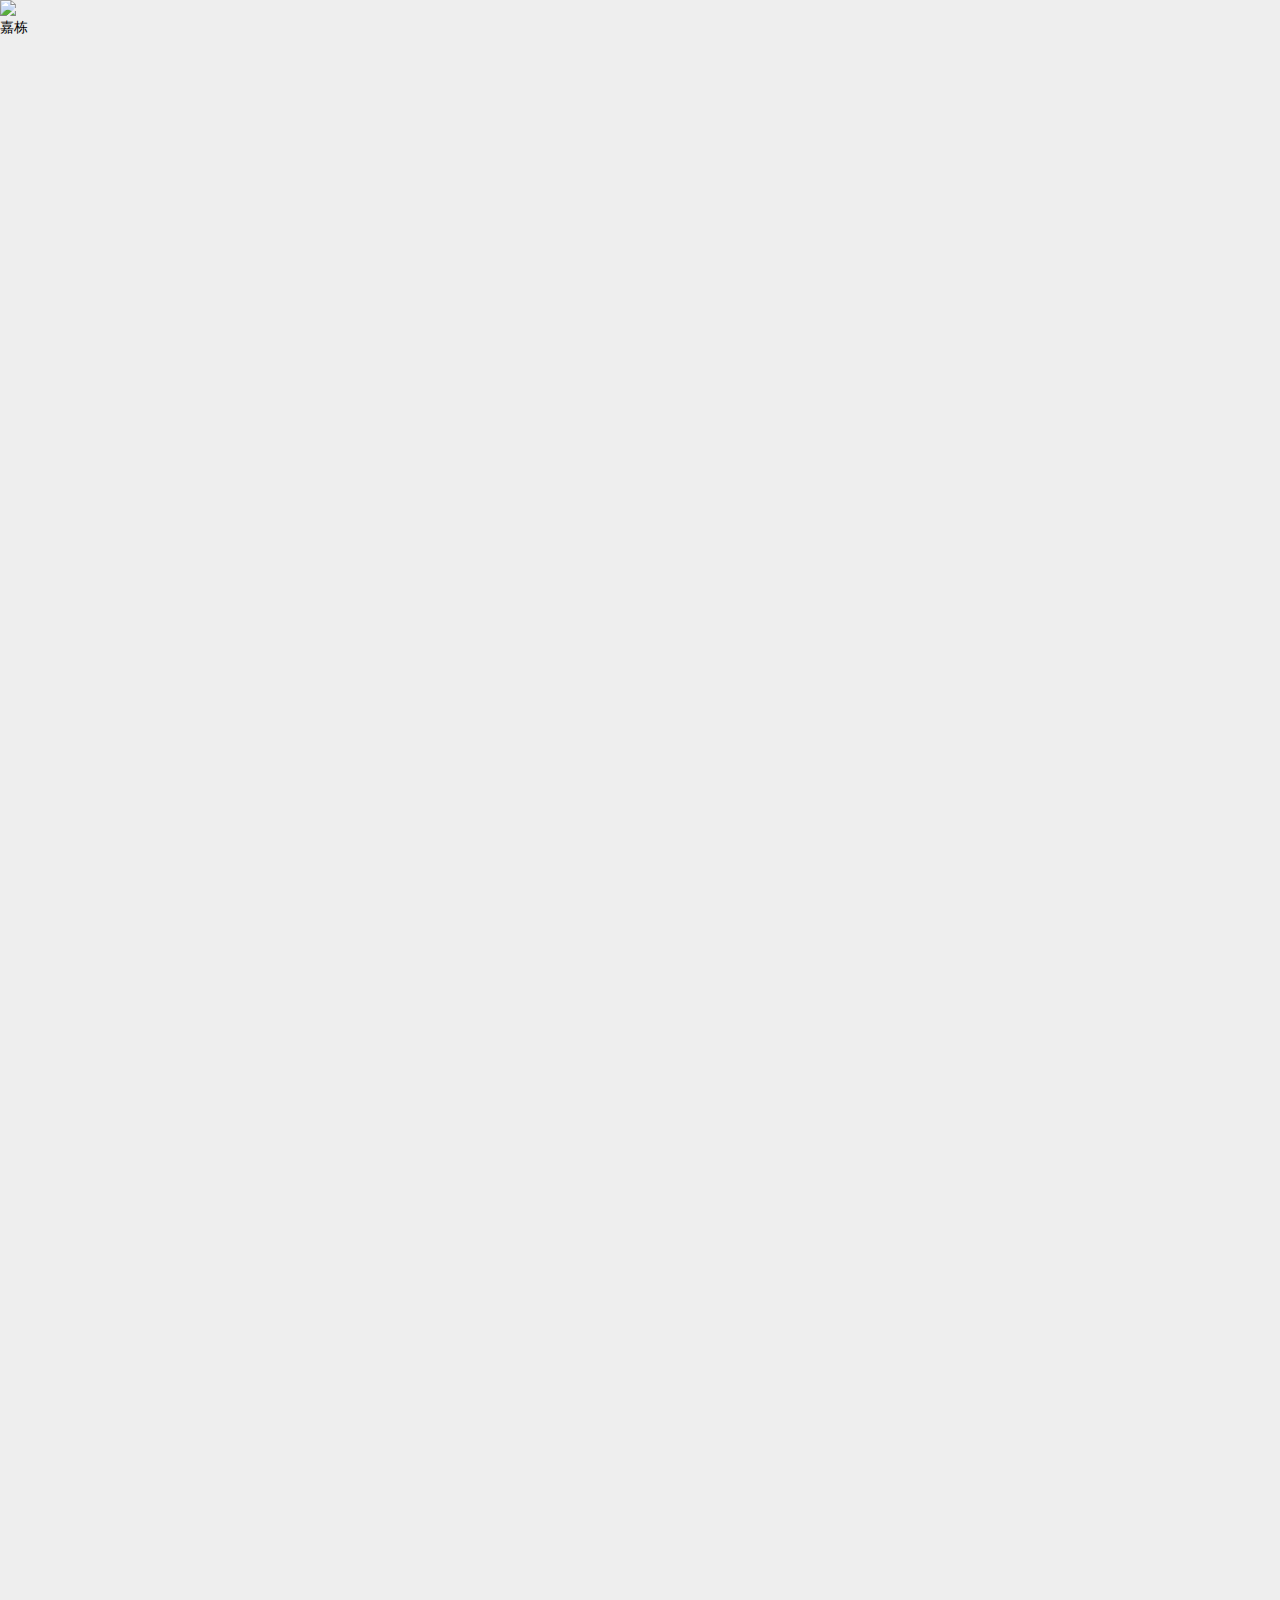
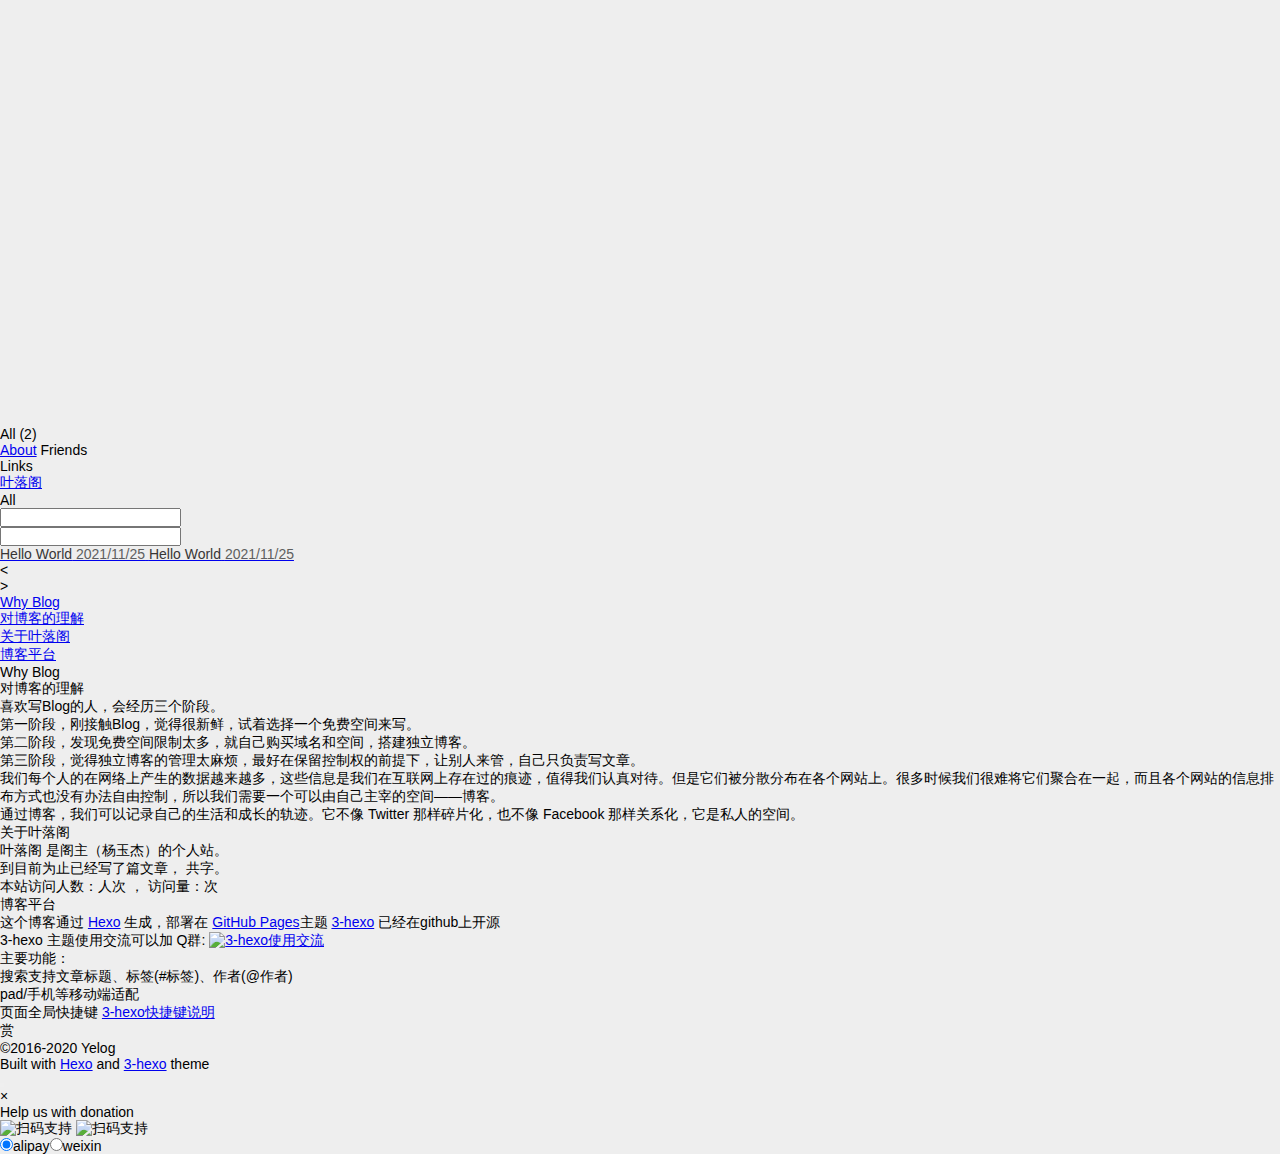
==== commit c0e94f24: "Site updated: 2021-11-26 10:20:28" ====
--- a/index.html
+++ b/index.html
@@ -240,7 +240,7 @@
 
 <ul>
     <li>
-        <div class="all active" data-rel="全部文章">全部文章
+        <div class="all active" data-rel="All">All
             
                 <small>(2)</small>
             
@@ -259,11 +259,11 @@
         
             <a class="about  hasFriend  site_url"
                
-               href="/about">关于</a>
+               href="/about">About</a>
         
         <a style="width: 50%"
                 
-                                           class="friends">友链</a>
+                                           class="friends">Friends</a>
         
     </div>
 </div>
@@ -278,7 +278,7 @@
     <div class="nav-right">
         <div class="friends-area">
     <div class="friends-title">
-        友情链接
+        Links
         <i class="iconfont icon-left"></i>
     </div>
     <div class="friends-content">
@@ -293,7 +293,7 @@
     <div class="right-top">
         <div id="default-panel">
             <i class="iconfont icon-search" data-title="搜索 快捷键 i"></i>
-            <div class="right-title">全部文章</div>
+            <div class="right-title">All</div>
             <i class="iconfont icon-file-tree" data-title="切换到大纲视图 快捷键 w"></i>
         </div>
         <div id="search-panel">
@@ -320,7 +320,7 @@
     
     <nav id="title-list-nav">
         
-        <a  class="全部文章 "
+        <a  class="All "
            href="/2021/11/25/%E6%B5%8B%E8%AF%95/"
            data-tag=""
            data-author="" >
@@ -328,7 +328,7 @@
             <span class="post-date" title="2021-11-25 16:43:04">2021/11/25</span>
         </a>
         
-        <a  class="全部文章 "
+        <a  class="All "
            href="/2021/11/25/hello-world/"
            data-tag=""
            data-author="" >
@@ -420,7 +420,7 @@
 <div class="shang_box">
     <a class="shang_close"  onclick="dashangToggle()">×</a>
     <div class="shang_tit">
-        <p>喜欢就点赞,疼爱就打赏</p>
+        <p>Help us with donation</p>
     </div>
     <div class="shang_payimg">
         <div class="pay_img">
@@ -429,7 +429,7 @@
         </div>
     </div>
     <div class="shang_payselect">
-        <span><label><input type="radio" name="pay" checked value="alipay">支付宝</label></span><span><label><input type="radio" name="pay" value="weixin">微信</label></span>
+        <span><label><input type="radio" name="pay" checked value="alipay">alipay</label></span><span><label><input type="radio" name="pay" value="weixin">weixin</label></span>
     </div>
 </div>
 
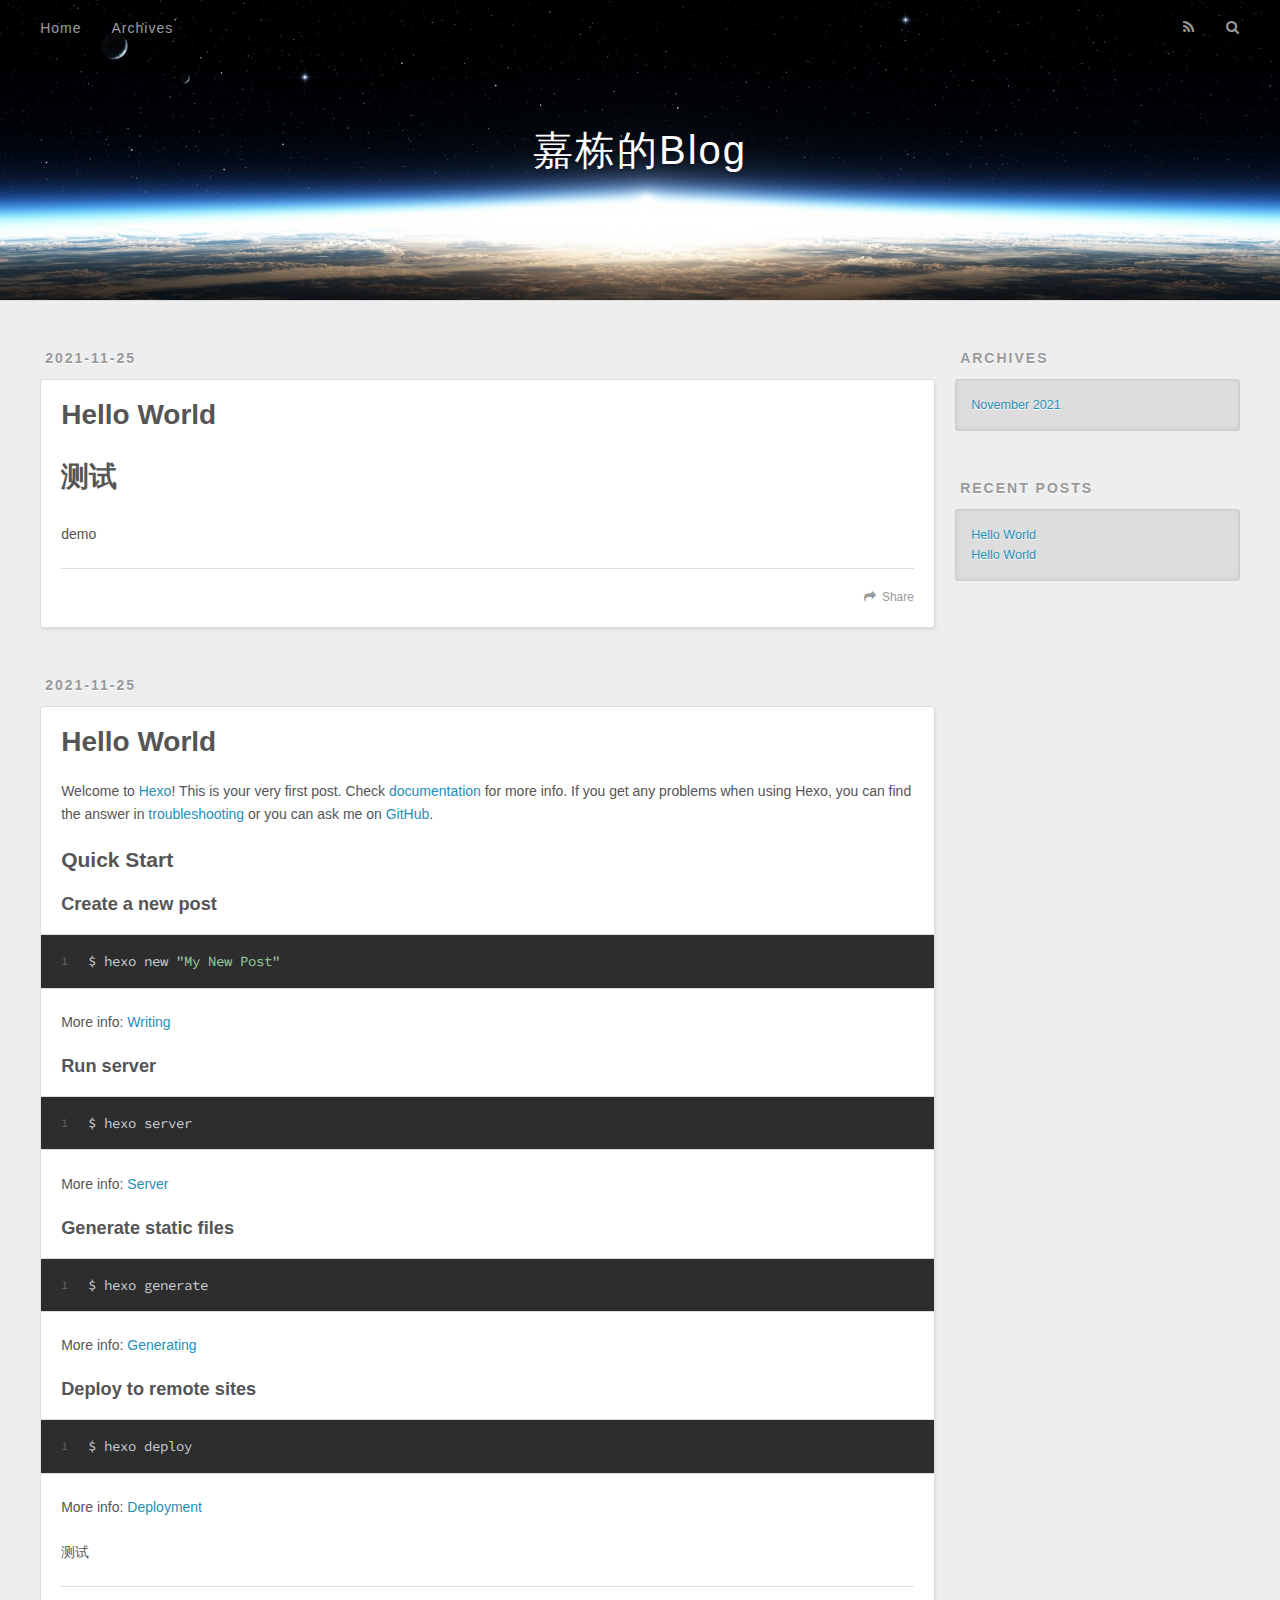
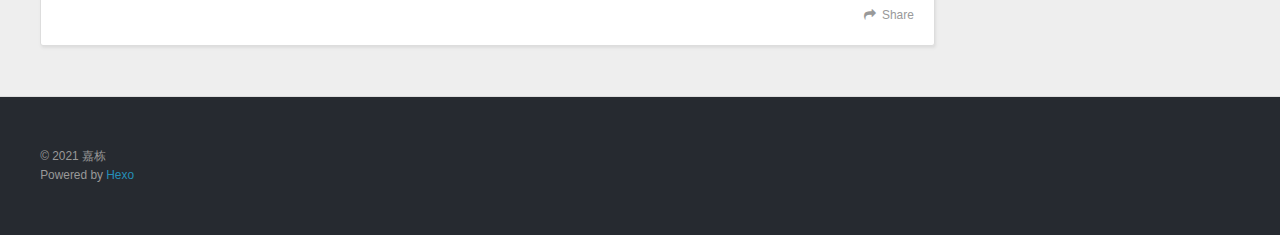
==== commit a0806972: "Site updated: 2021-11-26 10:22:08" ====
--- a/index.html
+++ b/index.html
@@ -2,573 +2,239 @@
 <html>
 <head>
   <meta charset="utf-8">
+  
+
+  
   <title>嘉栋的Blog</title>
-  <meta name="keywords" content="">
-  <meta name="description" content="嘉栋的Blog">
-    <meta name="viewport" content="width=device-width, initial-scale=1, maximum-scale=1">
-<meta name="description" content="测试demo">
-<meta property="og:type" content="article">
-<meta property="og:title" content="Hello World">
-<meta property="og:url" content="https://codebyjiadong.github.io/2021/11/25/%E6%B5%8B%E8%AF%95/index.html">
+  <meta name="viewport" content="width=device-width, initial-scale=1, maximum-scale=1">
+  <meta name="description" content="温故而知新">
+<meta property="og:type" content="website">
+<meta property="og:title" content="嘉栋的Blog">
+<meta property="og:url" content="https://codebyjiadong.github.io/index.html">
 <meta property="og:site_name" content="嘉栋的Blog">
-<meta property="og:description" content="测试demo">
+<meta property="og:description" content="温故而知新">
 <meta property="og:locale">
-<meta property="article:published_time" content="2021-11-25T08:43:04.396Z">
-<meta property="article:modified_time" content="2021-11-25T08:47:55.912Z">
 <meta property="article:author" content="嘉栋">
 <meta name="twitter:card" content="summary">
-
-
-<link rel="icon" href="/img/avatar.jpg">
-
-<link href="/css/style.css?v=1.1.0" rel="stylesheet">
-
-<link href="/css/hl_theme/atom-light.css?v=1.1.0" rel="stylesheet">
-
-<link href="//cdn.jsdelivr.net/npm/animate.css@4.1.0/animate.min.css" rel="stylesheet">
-
-<script src="//cdn.jsdelivr.net/npm/jquery@3.5.1/dist/jquery.min.js"></script>
-<script src="/js/titleTip.js?v=1.1.0" ></script>
-
-<script src="//cdn.jsdelivr.net/npm/highlightjs@9.16.2/highlight.pack.min.js"></script>
-<script>
-    hljs.initHighlightingOnLoad();
-</script>
-
-<script src="//cdn.jsdelivr.net/npm/nprogress@0.2.0/nprogress.min.js"></script>
-
-
-
-<script src="//cdn.jsdelivr.net/npm/jquery.cookie@1.4.1/jquery.cookie.min.js" ></script>
-
-<script src="/js/iconfont.js?v=1.1.0" ></script>
+  
+    <link rel="alternate" href="/atom.xml" title="嘉栋的Blog" type="application/atom+xml">
+  
+  
+    <link rel="icon" href="/favicon.png">
+  
+  
+    <link href="//fonts.googleapis.com/css?family=Source+Code+Pro" rel="stylesheet" type="text/css">
+  
+  
+<link rel="stylesheet" href="/css/style.css">
 
 <meta name="generator" content="Hexo 5.4.0"></head>
-<div style="display: none">
-  <input class="theme_disqus_on" value="false">
-  <input class="theme_preload_comment" value="">
-  <input class="theme_blog_path" value="">
-  <input id="theme_shortcut" value="true" />
-  <input id="theme_highlight_on" value="true" />
-  <input id="theme_code_copy" value="true" />
-</div>
-
-
 
 <body>
-<aside class="nav mobile">
-    <div class="nav-left">
-        <a href="/"
-   class="avatar_target">
-    <img class="avatar"
-         src="/img/avatar.jpg"/>
+  <div id="container">
+    <div id="wrap">
+      <header id="header">
+  <div id="banner"></div>
+  <div id="header-outer" class="outer">
+    <div id="header-title" class="inner">
+      <h1 id="logo-wrap">
+        <a href="/" id="logo">嘉栋的Blog</a>
+      </h1>
+      
+    </div>
+    <div id="header-inner" class="inner">
+      <nav id="main-nav">
+        <a id="main-nav-toggle" class="nav-icon"></a>
+        
+          <a class="main-nav-link" href="/">Home</a>
+        
+          <a class="main-nav-link" href="/archives">Archives</a>
+        
+      </nav>
+      <nav id="sub-nav">
+        
+          <a id="nav-rss-link" class="nav-icon" href="/atom.xml" title="RSS Feed"></a>
+        
+        <a id="nav-search-btn" class="nav-icon" title="Search"></a>
+      </nav>
+      <div id="search-form-wrap">
+        <form action="//google.com/search" method="get" accept-charset="UTF-8" class="search-form"><input type="search" name="q" class="search-form-input" placeholder="Search"><button type="submit" class="search-form-submit">&#xF002;</button><input type="hidden" name="sitesearch" value="https://codebyjiadong.github.io"></form>
+      </div>
+    </div>
+  </div>
+</header>
+      <div class="outer">
+        <section id="main">
+  
+    <article id="post-测试" class="article article-type-post" itemscope itemprop="blogPost">
+  <div class="article-meta">
+    <a href="/2021/11/25/%E6%B5%8B%E8%AF%95/" class="article-date">
+  <time datetime="2021-11-25T08:43:04.396Z" itemprop="datePublished">2021-11-25</time>
 </a>
-<div class="author">
-    <span>嘉栋</span>
-</div>
-
-<div class="icon">
-    
-        
-            <a title="rss"
-               href="/atom.xml"
-               target="_blank">
-                
-                    <svg class="iconfont-svg" aria-hidden="true">
-                        <use xlink:href="#icon-rss"></use>
-                    </svg>
-                
-            </a>
-        
-    
-        
-            <a title="github"
-               href="https://github.com/yelog"
-               target="_blank">
-                
-                    <svg class="iconfont-svg" aria-hidden="true">
-                        <use xlink:href="#icon-github"></use>
-                    </svg>
-                
-            </a>
-        
-    
-        
-            <a title="facebook"
-               href="https://www.facebook.com/faker.tops"
-               target="_blank">
-                
-                    <svg class="iconfont-svg" aria-hidden="true">
-                        <use xlink:href="#icon-facebook"></use>
-                    </svg>
-                
-            </a>
-        
-    
-        
-    
-        
-    
-        
-            <a title="instagram"
-               href="https://www.facebook.com/faker.tops"
-               target="_blank">
-                
-                    <svg class="iconfont-svg" aria-hidden="true">
-                        <use xlink:href="#icon-instagram"></use>
-                    </svg>
-                
-            </a>
-        
-    
-        
-            <a title="reddit"
-               href="https://www.reddit.com/user/yelog/"
-               target="_blank">
-                
-                    <svg class="iconfont-svg" aria-hidden="true">
-                        <use xlink:href="#icon-reddit"></use>
-                    </svg>
-                
-            </a>
-        
-    
-        
-            <a title="weibo"
-               href="http://weibo.com/u/2307534817"
-               target="_blank">
-                
-                    <svg class="iconfont-svg" aria-hidden="true">
-                        <use xlink:href="#icon-weibo"></use>
-                    </svg>
-                
-            </a>
-        
-    
-        
-            <a title="jianshu"
-               href="https://www.jianshu.com/u/ff56736de7cf"
-               target="_blank">
-                
-                    <svg class="iconfont-svg" aria-hidden="true">
-                        <use xlink:href="#icon-jianshu"></use>
-                    </svg>
-                
-            </a>
-        
-    
-        
-            <a title="zhihu"
-               href="https://www.zhihu.com/people/jaytp/activities"
-               target="_blank">
-                
-                    <svg class="iconfont-svg" aria-hidden="true">
-                        <use xlink:href="#icon-zhihu"></use>
-                    </svg>
-                
-            </a>
-        
-    
-        
-    
-        
-            <a title="oschina"
-               href="https://my.oschina.net/yelog"
-               target="_blank">
-                
-                    <svg class="iconfont-svg" aria-hidden="true">
-                        <use xlink:href="#icon-oschina"></use>
-                    </svg>
-                
-            </a>
-        
-    
-        
-    
-        
-            <a title="email"
-               href="mailto:jaytp@qq.com"
-               target="_blank">
-                
-                    <svg class="iconfont-svg" aria-hidden="true">
-                        <use xlink:href="#icon-email"></use>
-                    </svg>
-                
-            </a>
-        
-    
-        
-            <a title="qq"
-               href="http://wpa.qq.com/msgrd?v=3&uin=872336115&site=qq&menu=yes"
-               target="_blank">
-                
-                    <svg class="iconfont-svg" aria-hidden="true">
-                        <use xlink:href="#icon-qq"></use>
-                    </svg>
-                
-            </a>
-        
-    
-        
-            <a title="kugou"
-               href="https://www.kugou.com/"
-               target="_blank">
-                
-                    <svg class="iconfont-svg" aria-hidden="true">
-                        <use xlink:href="#icon-kugou"></use>
-                    </svg>
-                
-            </a>
-        
-    
-        
-            <a title="neteasemusic"
-               href="https://music.163.com/#/user/home?id=88151013"
-               target="_blank">
-                
-                    <svg class="iconfont-svg" aria-hidden="true">
-                        <use xlink:href="#icon-neteasemusic"></use>
-                    </svg>
-                
-            </a>
-        
-    
-</div>
-
-
-
-
-<ul>
-    <li>
-        <div class="all active" data-rel="All">All
-            
-                <small>(2)</small>
-            
-        </div>
-    </li>
-    
-</ul>
-<div class="left-bottom">
-    <div class="menus">
-        
-            
-            
-            
-    </div>
-    <div>
-        
-            <a class="about  hasFriend  site_url"
-               
-               href="/about">About</a>
-        
-        <a style="width: 50%"
-                
-                                           class="friends">Friends</a>
-        
-    </div>
-</div>
-<input type="hidden" id="yelog_site_posts_number" value="2">
-
-<div style="display: none">
-    <span id="busuanzi_value_site_uv"></span>
-    <span id="busuanzi_value_site_pv"></span>
-</div>
-
-    </div>
-    <div class="nav-right">
-        <div class="friends-area">
-    <div class="friends-title">
-        Links
-        <i class="iconfont icon-left"></i>
-    </div>
-    <div class="friends-content">
-        <ul>
-            
-            <li><a target="_blank" href="http://yelog.org/">叶落阁</a></li>
-            
-        </ul>
-    </div>
-</div>
-        <div class="title-list">
-    <div class="right-top">
-        <div id="default-panel">
-            <i class="iconfont icon-search" data-title="搜索 快捷键 i"></i>
-            <div class="right-title">All</div>
-            <i class="iconfont icon-file-tree" data-title="切换到大纲视图 快捷键 w"></i>
-        </div>
-        <div id="search-panel">
-            <i class="iconfont icon-left" data-title="返回"></i>
-            <input id="local-search-input" autocomplete="off"/>
-            <label class="border-line" for="input"></label>
-            <i class="iconfont icon-case-sensitive" data-title="大小写敏感"></i>
-            <i class="iconfont icon-tag" data-title="标签"></i>
-        </div>
-        <div id="outline-panel" style="display: none">
-            <div class="right-title">大纲</div>
-            <i class="iconfont icon-list" data-title="切换到文章列表"></i>
-        </div>
-    </div>
-
-    <div class="tags-list">
-    <input id="tag-search" />
-    <div class="tag-wrapper">
-        
-    </div>
-
-</div>
-
-    
-    <nav id="title-list-nav">
-        
-        <a  class="All "
-           href="/2021/11/25/%E6%B5%8B%E8%AF%95/"
-           data-tag=""
-           data-author="" >
-            <span class="post-title" title="Hello World">Hello World</span>
-            <span class="post-date" title="2021-11-25 16:43:04">2021/11/25</span>
-        </a>
-        
-        <a  class="All "
-           href="/2021/11/25/hello-world/"
-           data-tag=""
-           data-author="" >
-            <span class="post-title" title="Hello World">Hello World</span>
-            <span class="post-date" title="2021-11-25 14:21:06">2021/11/25</span>
-        </a>
-        
-        <div id="no-item-tips">
-
-        </div>
-    </nav>
-    <div id="outline-list">
-    </div>
-</div>
-
-    </div>
-    <div class="hide-list">
-        <div class="semicircle" data-title="切换全屏 快捷键 s">
-            <div class="brackets first"><</div>
-            <div class="brackets">&gt;</div>
-        </div>
-    </div>
+    
+  </div>
+  <div class="article-inner">
+    
+    
+      <header class="article-header">
+        
+  
+    <h1 itemprop="name">
+      <a class="article-title" href="/2021/11/25/%E6%B5%8B%E8%AF%95/">Hello World</a>
+    </h1>
+  
+
+      </header>
+    
+    <div class="article-entry" itemprop="articleBody">
+      
+        <h1 id="测试"><a href="#测试" class="headerlink" title="测试"></a>测试</h1><p>demo</p>
+
+      
+    </div>
+    <footer class="article-footer">
+      <a data-url="https://codebyjiadong.github.io/2021/11/25/%E6%B5%8B%E8%AF%95/" data-id="ckwepke9o0000sgu3gwn31t6b" class="article-share-link">Share</a>
+      
+      
+    </footer>
+  </div>
+  
+</article>
+
+
+  
+    <article id="post-hello-world" class="article article-type-post" itemscope itemprop="blogPost">
+  <div class="article-meta">
+    <a href="/2021/11/25/hello-world/" class="article-date">
+  <time datetime="2021-11-25T06:21:06.002Z" itemprop="datePublished">2021-11-25</time>
+</a>
+    
+  </div>
+  <div class="article-inner">
+    
+    
+      <header class="article-header">
+        
+  
+    <h1 itemprop="name">
+      <a class="article-title" href="/2021/11/25/hello-world/">Hello World</a>
+    </h1>
+  
+
+      </header>
+    
+    <div class="article-entry" itemprop="articleBody">
+      
+        <p>Welcome to <a target="_blank" rel="noopener" href="https://hexo.io/">Hexo</a>! This is your very first post. Check <a target="_blank" rel="noopener" href="https://hexo.io/docs/">documentation</a> for more info. If you get any problems when using Hexo, you can find the answer in <a target="_blank" rel="noopener" href="https://hexo.io/docs/troubleshooting.html">troubleshooting</a> or you can ask me on <a target="_blank" rel="noopener" href="https://github.com/hexojs/hexo/issues">GitHub</a>.</p>
+<h2 id="Quick-Start"><a href="#Quick-Start" class="headerlink" title="Quick Start"></a>Quick Start</h2><h3 id="Create-a-new-post"><a href="#Create-a-new-post" class="headerlink" title="Create a new post"></a>Create a new post</h3><figure class="highlight bash"><table><tr><td class="gutter"><pre><span class="line">1</span><br></pre></td><td class="code"><pre><span class="line">$ hexo new <span class="string">&quot;My New Post&quot;</span></span><br></pre></td></tr></table></figure>
+
+<p>More info: <a target="_blank" rel="noopener" href="https://hexo.io/docs/writing.html">Writing</a></p>
+<h3 id="Run-server"><a href="#Run-server" class="headerlink" title="Run server"></a>Run server</h3><figure class="highlight bash"><table><tr><td class="gutter"><pre><span class="line">1</span><br></pre></td><td class="code"><pre><span class="line">$ hexo server</span><br></pre></td></tr></table></figure>
+
+<p>More info: <a target="_blank" rel="noopener" href="https://hexo.io/docs/server.html">Server</a></p>
+<h3 id="Generate-static-files"><a href="#Generate-static-files" class="headerlink" title="Generate static files"></a>Generate static files</h3><figure class="highlight bash"><table><tr><td class="gutter"><pre><span class="line">1</span><br></pre></td><td class="code"><pre><span class="line">$ hexo generate</span><br></pre></td></tr></table></figure>
+
+<p>More info: <a target="_blank" rel="noopener" href="https://hexo.io/docs/generating.html">Generating</a></p>
+<h3 id="Deploy-to-remote-sites"><a href="#Deploy-to-remote-sites" class="headerlink" title="Deploy to remote sites"></a>Deploy to remote sites</h3><figure class="highlight bash"><table><tr><td class="gutter"><pre><span class="line">1</span><br></pre></td><td class="code"><pre><span class="line">$ hexo deploy</span><br></pre></td></tr></table></figure>
+
+<p>More info: <a target="_blank" rel="noopener" href="https://hexo.io/docs/one-command-deployment.html">Deployment</a></p>
+<p>测试</p>
+
+      
+    </div>
+    <footer class="article-footer">
+      <a data-url="https://codebyjiadong.github.io/2021/11/25/hello-world/" data-id="ckweljb820000fou3bm1x7x88" class="article-share-link">Share</a>
+      
+      
+    </footer>
+  </div>
+  
+</article>
+
+
+  
+
+
+</section>
+        
+          <aside id="sidebar">
+  
+    
+
+  
+    
+
+  
+    
+  
+    
+  <div class="widget-wrap">
+    <h3 class="widget-title">Archives</h3>
+    <div class="widget">
+      <ul class="archive-list"><li class="archive-list-item"><a class="archive-list-link" href="/archives/2021/11/">November 2021</a></li></ul>
+    </div>
+  </div>
+
+
+  
+    
+  <div class="widget-wrap">
+    <h3 class="widget-title">Recent Posts</h3>
+    <div class="widget">
+      <ul>
+        
+          <li>
+            <a href="/2021/11/25/%E6%B5%8B%E8%AF%95/">Hello World</a>
+          </li>
+        
+          <li>
+            <a href="/2021/11/25/hello-world/">Hello World</a>
+          </li>
+        
+      </ul>
+    </div>
+  </div>
+
+  
 </aside>
-<div id="post" class="index">
-    <div class="pjax">
-        <article class="index">
-            <div class="toc-ref">
-    
-        <ol class="toc"><li class="toc-item toc-level-1"><a class="toc-link" href="#Why-Blog"><span class="toc-text">Why Blog</span></a><ol class="toc-child"><li class="toc-item toc-level-2"><a class="toc-link" href="#%E5%AF%B9%E5%8D%9A%E5%AE%A2%E7%9A%84%E7%90%86%E8%A7%A3"><span class="toc-text">对博客的理解</span></a></li><li class="toc-item toc-level-2"><a class="toc-link" href="#%E5%85%B3%E4%BA%8E%E5%8F%B6%E8%90%BD%E9%98%81"><span class="toc-text">关于叶落阁</span></a></li><li class="toc-item toc-level-2"><a class="toc-link" href="#%E5%8D%9A%E5%AE%A2%E5%B9%B3%E5%8F%B0"><span class="toc-text">博客平台</span></a></li></ol></li></ol>
-    
-<style>
-    .left-col .switch-btn,
-    .left-col .switch-area {
-        display: none;
-    }
-    .toc-level-3 i,
-    .toc-level-3 ol {
-        display: none !important;
-    }
-</style>
-</div>
-            <h1 id="Why-Blog"><a href="#Why-Blog" class="headerlink" title="Why Blog"></a>Why Blog</h1><h2 id="对博客的理解"><a href="#对博客的理解" class="headerlink" title="对博客的理解"></a>对博客的理解</h2><p>喜欢写Blog的人，会经历三个阶段。</p>
-<blockquote>
-<p>第一阶段，刚接触Blog，觉得很新鲜，试着选择一个免费空间来写。</p>
-</blockquote>
-<blockquote>
-<p>第二阶段，发现免费空间限制太多，就自己购买域名和空间，搭建独立博客。</p>
-</blockquote>
-<blockquote>
-<p>第三阶段，觉得独立博客的管理太麻烦，最好在保留控制权的前提下，让别人来管，自己只负责写文章。</p>
-</blockquote>
-<p>我们每个人的在网络上产生的数据越来越多，这些信息是我们在互联网上存在过的痕迹，值得我们认真对待。但是它们被分散分布在各个网站上。很多时候我们很难将它们聚合在一起，而且各个网站的信息排布方式也没有办法自由控制，所以我们需要一个可以由自己主宰的空间——博客。</p>
-<p>通过博客，我们可以记录自己的生活和成长的轨迹。它不像 Twitter 那样碎片化，也不像 Facebook 那样关系化，它是私人的空间。</p>
-<h2 id="关于叶落阁"><a href="#关于叶落阁" class="headerlink" title="关于叶落阁"></a>关于叶落阁</h2><p><strong>叶落阁</strong> 是阁主（杨玉杰）的个人站。</p>
-<p>到目前为止已经写了<code class="article_number"></code>篇文章， 共<code class="site_word_count"></code>字。</p>
-<p>本站访问人数：<code class="site_uv"></code>人次 ， 访问量：<code class="site_pv"></code>次</p>
-<h2 id="博客平台"><a href="#博客平台" class="headerlink" title="博客平台"></a>博客平台</h2><p>这个博客通过 <a target="_blank" rel="noopener" href="https://hexo.io/">Hexo</a> 生成，部署在 <a target="_blank" rel="noopener" href="https://pages.github.com/">GitHub Pages</a>主题 <a target="_blank" rel="noopener" href="https://github.com/yelog/hexo-theme-3-hexo">3-hexo</a> 已经在github上开源</p>
-<p><code>3-hexo</code> 主题使用交流可以加 Q群: <a target="_blank" href="//shang.qq.com/wpa/qunwpa?idkey=e8cf083cc097141eaf323396f1766809b8e90ff00c67bb441898f672892f6904"><img data-ignore border="0" src="//pub.idqqimg.com/wpa/images/group.png" alt="3-hexo使用交流" title="3-hexo使用交流"></a></p>
-<p>主要功能：</p>
-<ul>
-<li>搜索支持文章标题、标签(#标签)、作者(@作者)</li>
-<li>pad/手机等移动端适配</li>
-<li>页面全局快捷键 <a target="_blank" rel="noopener" href='http://yelog.org/2017/03/24/3-hexo-shortcuts/'>3-hexo快捷键说明</a></li>
-</ul>
-
-        </article>
-        
-        <p>
-            <a  class="dashang" onclick="dashangToggle()">赏</a>
-        </p>
-        
-        
-    </div>
-    <div class="copyright">
-        <p class="footer-entry">
-    ©2016-2020 Yelog
-</p>
-<p class="footer-entry">Built with <a href="https://hexo.io/" target="_blank">Hexo</a> and <a href="https://github.com/yelog/hexo-theme-3-hexo" target="_blank">3-hexo</a> theme</p>
-
-    </div>
-</div>
-<div class="full-toc">
-    <button class="full" data-title="切换全屏 快捷键 s"><span class="min "></span></button>
-<a class="" id="rocket" ></a>
-
-</div>
-
-<div class="hide_box" onclick="dashangToggle()"></div>
-<div class="shang_box">
-    <a class="shang_close"  onclick="dashangToggle()">×</a>
-    <div class="shang_tit">
-        <p>Help us with donation</p>
-    </div>
-    <div class="shang_payimg">
-        <div class="pay_img">
-            <img src="/img/alipay.jpg" class="alipay" title="扫码支持">
-            <img src="/img/weixin.jpg" class="weixin" title="扫码支持">
-        </div>
-    </div>
-    <div class="shang_payselect">
-        <span><label><input type="radio" name="pay" checked value="alipay">alipay</label></span><span><label><input type="radio" name="pay" value="weixin">weixin</label></span>
-    </div>
-</div>
-
-
+        
+      </div>
+      <footer id="footer">
+  
+  <div class="outer">
+    <div id="footer-info" class="inner">
+      &copy; 2021 嘉栋<br>
+      Powered by <a href="http://hexo.io/" target="_blank">Hexo</a>
+    </div>
+  </div>
+</footer>
+    </div>
+    <nav id="mobile-nav">
+  
+    <a href="/" class="mobile-nav-link">Home</a>
+  
+    <a href="/archives" class="mobile-nav-link">Archives</a>
+  
+</nav>
+    
+
+<script src="//ajax.googleapis.com/ajax/libs/jquery/2.0.3/jquery.min.js"></script>
+
+
+  
+<link rel="stylesheet" href="/fancybox/jquery.fancybox.css">
+
+  
+<script src="/fancybox/jquery.fancybox.pack.js"></script>
+
+
+
+
+<script src="/js/script.js"></script>
+
+
+
+
+  </div>
 </body>
-<script src="/js/jquery.pjax.js?v=1.1.0" ></script>
-
-<script src="/js/script.js?v=1.1.0" ></script>
-<script>
-    var img_resize = 'default';
-    function initArticle() {
-        /*渲染对应的表格样式*/
-        
-            $("#post .pjax table").addClass("green_title");
-        
-
-        /*渲染打赏样式*/
-        
-        $("input[name=pay]").on("click", function () {
-            if($("input[name=pay]:checked").val()=="weixin"){
-                $(".shang_box .shang_payimg .pay_img").addClass("weixin_img");
-            } else {
-                $(".shang_box .shang_payimg .pay_img").removeClass("weixin_img");
-            }
-        })
-        
-
-        /*高亮代码块行号*/
-        
-
-        /*访问数量*/
-        
-        $.getScript("//busuanzi.ibruce.info/busuanzi/2.3/busuanzi.pure.mini.js");
-        
-
-        /*代码高亮，行号对齐*/
-        $('.pre-numbering').css('line-height',$('.has-numbering').css('line-height'));
-
-        
-        
-    }
-
-    /*打赏页面隐藏与展示*/
-    
-    function dashangToggle() {
-        $(".shang_box").fadeToggle();
-        $(".hide_box").fadeToggle();
-    }
-    
-
-</script>
-
-<!--加入行号的高亮代码块样式-->
-
-<!--自定义样式设置-->
-<style>
-    
-    
-    .nav {
-        width: 542px;
-    }
-    .nav.fullscreen {
-        margin-left: -542px;
-    }
-    .nav-left {
-        width: 120px;
-    }
-    
-    
-    @media screen and (max-width: 1468px) {
-        .nav {
-            width: 492px;
-        }
-        .nav.fullscreen {
-            margin-left: -492px;
-        }
-        .nav-left {
-            width: 100px;
-        }
-    }
-    
-    
-    @media screen and (max-width: 1024px) {
-        .nav {
-            width: 492px;
-            margin-left: -492px
-        }
-        .nav.fullscreen {
-            margin-left: 0;
-        }
-    }
-    
-    @media screen and (max-width: 426px) {
-        .nav {
-            width: 100%;
-        }
-        .nav-left {
-            width: 100%;
-        }
-    }
-    
-    
-    .nav-right .title-list nav a .post-title, .nav-right .title-list #local-search-result a .post-title {
-        color: #383636;
-    }
-    
-    
-    .nav-right .title-list nav a .post-date, .nav-right .title-list #local-search-result a .post-date {
-        color: #5e5e5f;
-    }
-    
-    
-    .nav-right nav a.hover, #local-search-result a.hover{
-        background-color: #e2e0e0;
-    }
-    
-    
-
-    /*列表样式*/
-    
-
-    /* 背景图样式 */
-    
-    
-
-
-    /*引用块样式*/
-    
-
-    /*文章列表背景图*/
-    
-
-    
-</style>
-
-
-
-
-
-
-
-</html>
+</html>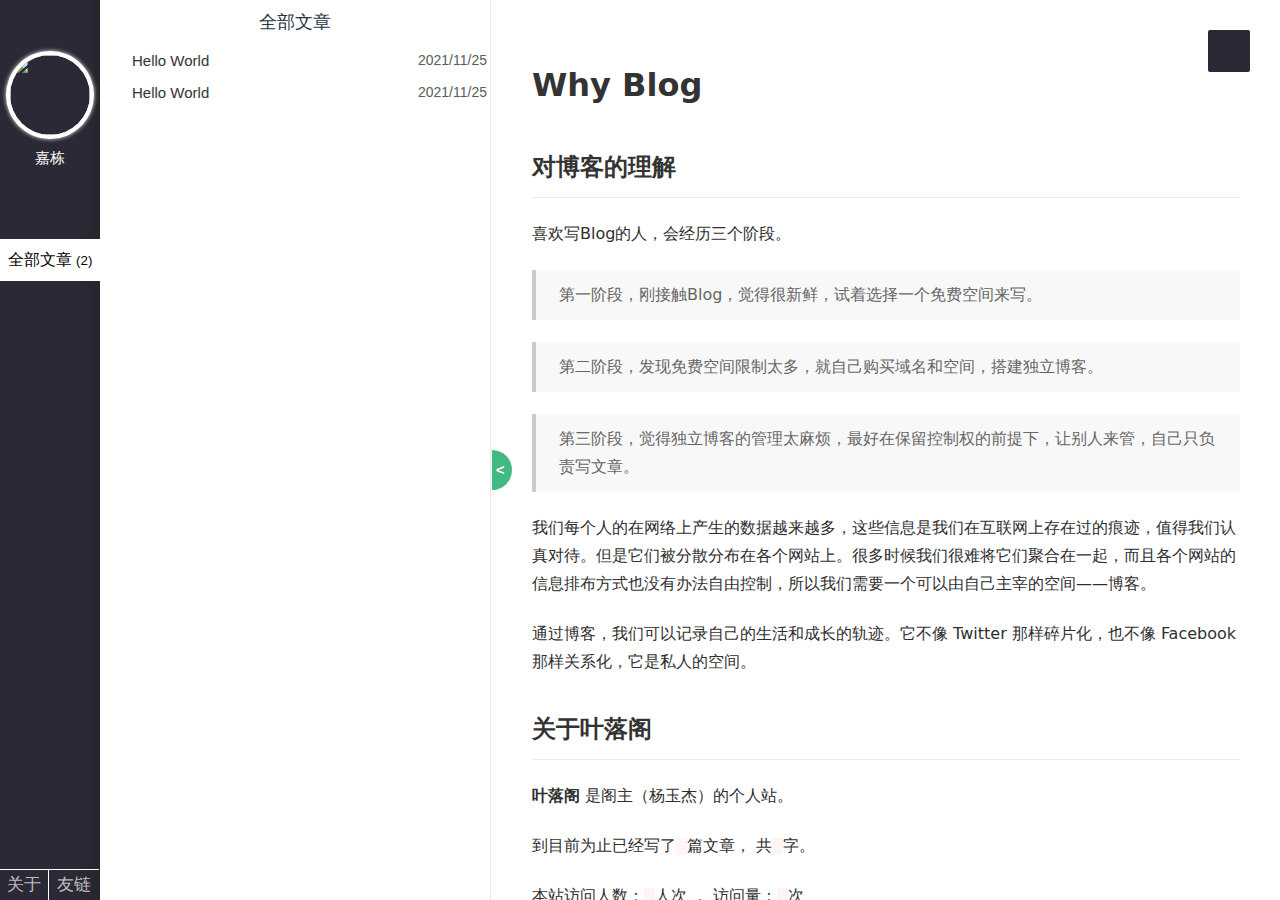
==== commit dc69a629: "Site updated: 2021-11-26 10:24:08" ====
--- a/index.html
+++ b/index.html
@@ -2,239 +2,573 @@
 <html>
 <head>
   <meta charset="utf-8">
-  
-
-  
   <title>嘉栋的Blog</title>
-  <meta name="viewport" content="width=device-width, initial-scale=1, maximum-scale=1">
-  <meta name="description" content="温故而知新">
-<meta property="og:type" content="website">
-<meta property="og:title" content="嘉栋的Blog">
-<meta property="og:url" content="https://codebyjiadong.github.io/index.html">
+  <meta name="keywords" content="">
+  <meta name="description" content="嘉栋的Blog">
+    <meta name="viewport" content="width=device-width, initial-scale=1, maximum-scale=1">
+<meta name="description" content="测试demo">
+<meta property="og:type" content="article">
+<meta property="og:title" content="Hello World">
+<meta property="og:url" content="https://codebyjiadong.github.io/2021/11/25/%E6%B5%8B%E8%AF%95/index.html">
 <meta property="og:site_name" content="嘉栋的Blog">
-<meta property="og:description" content="温故而知新">
+<meta property="og:description" content="测试demo">
 <meta property="og:locale">
+<meta property="article:published_time" content="2021-11-25T08:43:04.396Z">
+<meta property="article:modified_time" content="2021-11-25T08:47:55.912Z">
 <meta property="article:author" content="嘉栋">
 <meta name="twitter:card" content="summary">
-  
-    <link rel="alternate" href="/atom.xml" title="嘉栋的Blog" type="application/atom+xml">
-  
-  
-    <link rel="icon" href="/favicon.png">
-  
-  
-    <link href="//fonts.googleapis.com/css?family=Source+Code+Pro" rel="stylesheet" type="text/css">
-  
-  
-<link rel="stylesheet" href="/css/style.css">
+
+
+<link rel="icon" href="/img/avatar.jpg">
+
+<link href="/css/style.css?v=1.1.0" rel="stylesheet">
+
+<link href="/css/hl_theme/atom-light.css?v=1.1.0" rel="stylesheet">
+
+<link href="//cdn.jsdelivr.net/npm/animate.css@4.1.0/animate.min.css" rel="stylesheet">
+
+<script src="//cdn.jsdelivr.net/npm/jquery@3.5.1/dist/jquery.min.js"></script>
+<script src="/js/titleTip.js?v=1.1.0" ></script>
+
+<script src="//cdn.jsdelivr.net/npm/highlightjs@9.16.2/highlight.pack.min.js"></script>
+<script>
+    hljs.initHighlightingOnLoad();
+</script>
+
+<script src="//cdn.jsdelivr.net/npm/nprogress@0.2.0/nprogress.min.js"></script>
+
+
+
+<script src="//cdn.jsdelivr.net/npm/jquery.cookie@1.4.1/jquery.cookie.min.js" ></script>
+
+<script src="/js/iconfont.js?v=1.1.0" ></script>
 
 <meta name="generator" content="Hexo 5.4.0"></head>
+<div style="display: none">
+  <input class="theme_disqus_on" value="false">
+  <input class="theme_preload_comment" value="">
+  <input class="theme_blog_path" value="">
+  <input id="theme_shortcut" value="true" />
+  <input id="theme_highlight_on" value="true" />
+  <input id="theme_code_copy" value="true" />
+</div>
+
+
 
 <body>
-  <div id="container">
-    <div id="wrap">
-      <header id="header">
-  <div id="banner"></div>
-  <div id="header-outer" class="outer">
-    <div id="header-title" class="inner">
-      <h1 id="logo-wrap">
-        <a href="/" id="logo">嘉栋的Blog</a>
-      </h1>
-      
-    </div>
-    <div id="header-inner" class="inner">
-      <nav id="main-nav">
-        <a id="main-nav-toggle" class="nav-icon"></a>
-        
-          <a class="main-nav-link" href="/">Home</a>
-        
-          <a class="main-nav-link" href="/archives">Archives</a>
-        
-      </nav>
-      <nav id="sub-nav">
-        
-          <a id="nav-rss-link" class="nav-icon" href="/atom.xml" title="RSS Feed"></a>
-        
-        <a id="nav-search-btn" class="nav-icon" title="Search"></a>
-      </nav>
-      <div id="search-form-wrap">
-        <form action="//google.com/search" method="get" accept-charset="UTF-8" class="search-form"><input type="search" name="q" class="search-form-input" placeholder="Search"><button type="submit" class="search-form-submit">&#xF002;</button><input type="hidden" name="sitesearch" value="https://codebyjiadong.github.io"></form>
-      </div>
-    </div>
-  </div>
-</header>
-      <div class="outer">
-        <section id="main">
-  
-    <article id="post-测试" class="article article-type-post" itemscope itemprop="blogPost">
-  <div class="article-meta">
-    <a href="/2021/11/25/%E6%B5%8B%E8%AF%95/" class="article-date">
-  <time datetime="2021-11-25T08:43:04.396Z" itemprop="datePublished">2021-11-25</time>
+<aside class="nav mobile">
+    <div class="nav-left">
+        <a href="/"
+   class="avatar_target">
+    <img class="avatar"
+         src="/img/avatar.jpg"/>
 </a>
-    
-  </div>
-  <div class="article-inner">
-    
-    
-      <header class="article-header">
-        
-  
-    <h1 itemprop="name">
-      <a class="article-title" href="/2021/11/25/%E6%B5%8B%E8%AF%95/">Hello World</a>
-    </h1>
-  
-
-      </header>
-    
-    <div class="article-entry" itemprop="articleBody">
-      
-        <h1 id="测试"><a href="#测试" class="headerlink" title="测试"></a>测试</h1><p>demo</p>
-
-      
-    </div>
-    <footer class="article-footer">
-      <a data-url="https://codebyjiadong.github.io/2021/11/25/%E6%B5%8B%E8%AF%95/" data-id="ckwepke9o0000sgu3gwn31t6b" class="article-share-link">Share</a>
-      
-      
-    </footer>
-  </div>
-  
-</article>
-
-
-  
-    <article id="post-hello-world" class="article article-type-post" itemscope itemprop="blogPost">
-  <div class="article-meta">
-    <a href="/2021/11/25/hello-world/" class="article-date">
-  <time datetime="2021-11-25T06:21:06.002Z" itemprop="datePublished">2021-11-25</time>
-</a>
-    
-  </div>
-  <div class="article-inner">
-    
-    
-      <header class="article-header">
-        
-  
-    <h1 itemprop="name">
-      <a class="article-title" href="/2021/11/25/hello-world/">Hello World</a>
-    </h1>
-  
-
-      </header>
-    
-    <div class="article-entry" itemprop="articleBody">
-      
-        <p>Welcome to <a target="_blank" rel="noopener" href="https://hexo.io/">Hexo</a>! This is your very first post. Check <a target="_blank" rel="noopener" href="https://hexo.io/docs/">documentation</a> for more info. If you get any problems when using Hexo, you can find the answer in <a target="_blank" rel="noopener" href="https://hexo.io/docs/troubleshooting.html">troubleshooting</a> or you can ask me on <a target="_blank" rel="noopener" href="https://github.com/hexojs/hexo/issues">GitHub</a>.</p>
-<h2 id="Quick-Start"><a href="#Quick-Start" class="headerlink" title="Quick Start"></a>Quick Start</h2><h3 id="Create-a-new-post"><a href="#Create-a-new-post" class="headerlink" title="Create a new post"></a>Create a new post</h3><figure class="highlight bash"><table><tr><td class="gutter"><pre><span class="line">1</span><br></pre></td><td class="code"><pre><span class="line">$ hexo new <span class="string">&quot;My New Post&quot;</span></span><br></pre></td></tr></table></figure>
-
-<p>More info: <a target="_blank" rel="noopener" href="https://hexo.io/docs/writing.html">Writing</a></p>
-<h3 id="Run-server"><a href="#Run-server" class="headerlink" title="Run server"></a>Run server</h3><figure class="highlight bash"><table><tr><td class="gutter"><pre><span class="line">1</span><br></pre></td><td class="code"><pre><span class="line">$ hexo server</span><br></pre></td></tr></table></figure>
-
-<p>More info: <a target="_blank" rel="noopener" href="https://hexo.io/docs/server.html">Server</a></p>
-<h3 id="Generate-static-files"><a href="#Generate-static-files" class="headerlink" title="Generate static files"></a>Generate static files</h3><figure class="highlight bash"><table><tr><td class="gutter"><pre><span class="line">1</span><br></pre></td><td class="code"><pre><span class="line">$ hexo generate</span><br></pre></td></tr></table></figure>
-
-<p>More info: <a target="_blank" rel="noopener" href="https://hexo.io/docs/generating.html">Generating</a></p>
-<h3 id="Deploy-to-remote-sites"><a href="#Deploy-to-remote-sites" class="headerlink" title="Deploy to remote sites"></a>Deploy to remote sites</h3><figure class="highlight bash"><table><tr><td class="gutter"><pre><span class="line">1</span><br></pre></td><td class="code"><pre><span class="line">$ hexo deploy</span><br></pre></td></tr></table></figure>
-
-<p>More info: <a target="_blank" rel="noopener" href="https://hexo.io/docs/one-command-deployment.html">Deployment</a></p>
-<p>测试</p>
-
-      
-    </div>
-    <footer class="article-footer">
-      <a data-url="https://codebyjiadong.github.io/2021/11/25/hello-world/" data-id="ckweljb820000fou3bm1x7x88" class="article-share-link">Share</a>
-      
-      
-    </footer>
-  </div>
-  
-</article>
-
-
-  
-
-
-</section>
-        
-          <aside id="sidebar">
-  
-    
-
-  
-    
-
-  
-    
-  
-    
-  <div class="widget-wrap">
-    <h3 class="widget-title">Archives</h3>
-    <div class="widget">
-      <ul class="archive-list"><li class="archive-list-item"><a class="archive-list-link" href="/archives/2021/11/">November 2021</a></li></ul>
-    </div>
-  </div>
-
-
-  
-    
-  <div class="widget-wrap">
-    <h3 class="widget-title">Recent Posts</h3>
-    <div class="widget">
-      <ul>
-        
-          <li>
-            <a href="/2021/11/25/%E6%B5%8B%E8%AF%95/">Hello World</a>
-          </li>
-        
-          <li>
-            <a href="/2021/11/25/hello-world/">Hello World</a>
-          </li>
-        
-      </ul>
-    </div>
-  </div>
-
-  
+<div class="author">
+    <span>嘉栋</span>
+</div>
+
+<div class="icon">
+    
+        
+            <a title="rss"
+               href="/atom.xml"
+               target="_blank">
+                
+                    <svg class="iconfont-svg" aria-hidden="true">
+                        <use xlink:href="#icon-rss"></use>
+                    </svg>
+                
+            </a>
+        
+    
+        
+            <a title="github"
+               href="https://github.com/yelog"
+               target="_blank">
+                
+                    <svg class="iconfont-svg" aria-hidden="true">
+                        <use xlink:href="#icon-github"></use>
+                    </svg>
+                
+            </a>
+        
+    
+        
+            <a title="facebook"
+               href="https://www.facebook.com/faker.tops"
+               target="_blank">
+                
+                    <svg class="iconfont-svg" aria-hidden="true">
+                        <use xlink:href="#icon-facebook"></use>
+                    </svg>
+                
+            </a>
+        
+    
+        
+    
+        
+    
+        
+            <a title="instagram"
+               href="https://www.facebook.com/faker.tops"
+               target="_blank">
+                
+                    <svg class="iconfont-svg" aria-hidden="true">
+                        <use xlink:href="#icon-instagram"></use>
+                    </svg>
+                
+            </a>
+        
+    
+        
+            <a title="reddit"
+               href="https://www.reddit.com/user/yelog/"
+               target="_blank">
+                
+                    <svg class="iconfont-svg" aria-hidden="true">
+                        <use xlink:href="#icon-reddit"></use>
+                    </svg>
+                
+            </a>
+        
+    
+        
+            <a title="weibo"
+               href="http://weibo.com/u/2307534817"
+               target="_blank">
+                
+                    <svg class="iconfont-svg" aria-hidden="true">
+                        <use xlink:href="#icon-weibo"></use>
+                    </svg>
+                
+            </a>
+        
+    
+        
+            <a title="jianshu"
+               href="https://www.jianshu.com/u/ff56736de7cf"
+               target="_blank">
+                
+                    <svg class="iconfont-svg" aria-hidden="true">
+                        <use xlink:href="#icon-jianshu"></use>
+                    </svg>
+                
+            </a>
+        
+    
+        
+            <a title="zhihu"
+               href="https://www.zhihu.com/people/jaytp/activities"
+               target="_blank">
+                
+                    <svg class="iconfont-svg" aria-hidden="true">
+                        <use xlink:href="#icon-zhihu"></use>
+                    </svg>
+                
+            </a>
+        
+    
+        
+    
+        
+            <a title="oschina"
+               href="https://my.oschina.net/yelog"
+               target="_blank">
+                
+                    <svg class="iconfont-svg" aria-hidden="true">
+                        <use xlink:href="#icon-oschina"></use>
+                    </svg>
+                
+            </a>
+        
+    
+        
+    
+        
+            <a title="email"
+               href="mailto:jaytp@qq.com"
+               target="_blank">
+                
+                    <svg class="iconfont-svg" aria-hidden="true">
+                        <use xlink:href="#icon-email"></use>
+                    </svg>
+                
+            </a>
+        
+    
+        
+            <a title="qq"
+               href="http://wpa.qq.com/msgrd?v=3&uin=872336115&site=qq&menu=yes"
+               target="_blank">
+                
+                    <svg class="iconfont-svg" aria-hidden="true">
+                        <use xlink:href="#icon-qq"></use>
+                    </svg>
+                
+            </a>
+        
+    
+        
+            <a title="kugou"
+               href="https://www.kugou.com/"
+               target="_blank">
+                
+                    <svg class="iconfont-svg" aria-hidden="true">
+                        <use xlink:href="#icon-kugou"></use>
+                    </svg>
+                
+            </a>
+        
+    
+        
+            <a title="neteasemusic"
+               href="https://music.163.com/#/user/home?id=88151013"
+               target="_blank">
+                
+                    <svg class="iconfont-svg" aria-hidden="true">
+                        <use xlink:href="#icon-neteasemusic"></use>
+                    </svg>
+                
+            </a>
+        
+    
+</div>
+
+
+
+
+<ul>
+    <li>
+        <div class="all active" data-rel="全部文章">全部文章
+            
+                <small>(2)</small>
+            
+        </div>
+    </li>
+    
+</ul>
+<div class="left-bottom">
+    <div class="menus">
+        
+            
+            
+            
+    </div>
+    <div>
+        
+            <a class="about  hasFriend  site_url"
+               
+               href="/about">关于</a>
+        
+        <a style="width: 50%"
+                
+                                           class="friends">友链</a>
+        
+    </div>
+</div>
+<input type="hidden" id="yelog_site_posts_number" value="2">
+
+<div style="display: none">
+    <span id="busuanzi_value_site_uv"></span>
+    <span id="busuanzi_value_site_pv"></span>
+</div>
+
+    </div>
+    <div class="nav-right">
+        <div class="friends-area">
+    <div class="friends-title">
+        友情链接
+        <i class="iconfont icon-left"></i>
+    </div>
+    <div class="friends-content">
+        <ul>
+            
+            <li><a target="_blank" href="http://yelog.org/">叶落阁</a></li>
+            
+        </ul>
+    </div>
+</div>
+        <div class="title-list">
+    <div class="right-top">
+        <div id="default-panel">
+            <i class="iconfont icon-search" data-title="搜索 快捷键 i"></i>
+            <div class="right-title">全部文章</div>
+            <i class="iconfont icon-file-tree" data-title="切换到大纲视图 快捷键 w"></i>
+        </div>
+        <div id="search-panel">
+            <i class="iconfont icon-left" data-title="返回"></i>
+            <input id="local-search-input" autocomplete="off"/>
+            <label class="border-line" for="input"></label>
+            <i class="iconfont icon-case-sensitive" data-title="大小写敏感"></i>
+            <i class="iconfont icon-tag" data-title="标签"></i>
+        </div>
+        <div id="outline-panel" style="display: none">
+            <div class="right-title">大纲</div>
+            <i class="iconfont icon-list" data-title="切换到文章列表"></i>
+        </div>
+    </div>
+
+    <div class="tags-list">
+    <input id="tag-search" />
+    <div class="tag-wrapper">
+        
+    </div>
+
+</div>
+
+    
+    <nav id="title-list-nav">
+        
+        <a  class="全部文章 "
+           href="/2021/11/25/%E6%B5%8B%E8%AF%95/"
+           data-tag=""
+           data-author="" >
+            <span class="post-title" title="Hello World">Hello World</span>
+            <span class="post-date" title="2021-11-25 16:43:04">2021/11/25</span>
+        </a>
+        
+        <a  class="全部文章 "
+           href="/2021/11/25/hello-world/"
+           data-tag=""
+           data-author="" >
+            <span class="post-title" title="Hello World">Hello World</span>
+            <span class="post-date" title="2021-11-25 14:21:06">2021/11/25</span>
+        </a>
+        
+        <div id="no-item-tips">
+
+        </div>
+    </nav>
+    <div id="outline-list">
+    </div>
+</div>
+
+    </div>
+    <div class="hide-list">
+        <div class="semicircle" data-title="切换全屏 快捷键 s">
+            <div class="brackets first"><</div>
+            <div class="brackets">&gt;</div>
+        </div>
+    </div>
 </aside>
-        
-      </div>
-      <footer id="footer">
-  
-  <div class="outer">
-    <div id="footer-info" class="inner">
-      &copy; 2021 嘉栋<br>
-      Powered by <a href="http://hexo.io/" target="_blank">Hexo</a>
-    </div>
-  </div>
-</footer>
-    </div>
-    <nav id="mobile-nav">
-  
-    <a href="/" class="mobile-nav-link">Home</a>
-  
-    <a href="/archives" class="mobile-nav-link">Archives</a>
-  
-</nav>
-    
-
-<script src="//ajax.googleapis.com/ajax/libs/jquery/2.0.3/jquery.min.js"></script>
-
-
-  
-<link rel="stylesheet" href="/fancybox/jquery.fancybox.css">
-
-  
-<script src="/fancybox/jquery.fancybox.pack.js"></script>
-
-
-
-
-<script src="/js/script.js"></script>
-
-
-
-
-  </div>
+<div id="post" class="index">
+    <div class="pjax">
+        <article class="index">
+            <div class="toc-ref">
+    
+        <ol class="toc"><li class="toc-item toc-level-1"><a class="toc-link" href="#Why-Blog"><span class="toc-text">Why Blog</span></a><ol class="toc-child"><li class="toc-item toc-level-2"><a class="toc-link" href="#%E5%AF%B9%E5%8D%9A%E5%AE%A2%E7%9A%84%E7%90%86%E8%A7%A3"><span class="toc-text">对博客的理解</span></a></li><li class="toc-item toc-level-2"><a class="toc-link" href="#%E5%85%B3%E4%BA%8E%E5%8F%B6%E8%90%BD%E9%98%81"><span class="toc-text">关于叶落阁</span></a></li><li class="toc-item toc-level-2"><a class="toc-link" href="#%E5%8D%9A%E5%AE%A2%E5%B9%B3%E5%8F%B0"><span class="toc-text">博客平台</span></a></li></ol></li></ol>
+    
+<style>
+    .left-col .switch-btn,
+    .left-col .switch-area {
+        display: none;
+    }
+    .toc-level-3 i,
+    .toc-level-3 ol {
+        display: none !important;
+    }
+</style>
+</div>
+            <h1 id="Why-Blog"><a href="#Why-Blog" class="headerlink" title="Why Blog"></a>Why Blog</h1><h2 id="对博客的理解"><a href="#对博客的理解" class="headerlink" title="对博客的理解"></a>对博客的理解</h2><p>喜欢写Blog的人，会经历三个阶段。</p>
+<blockquote>
+<p>第一阶段，刚接触Blog，觉得很新鲜，试着选择一个免费空间来写。</p>
+</blockquote>
+<blockquote>
+<p>第二阶段，发现免费空间限制太多，就自己购买域名和空间，搭建独立博客。</p>
+</blockquote>
+<blockquote>
+<p>第三阶段，觉得独立博客的管理太麻烦，最好在保留控制权的前提下，让别人来管，自己只负责写文章。</p>
+</blockquote>
+<p>我们每个人的在网络上产生的数据越来越多，这些信息是我们在互联网上存在过的痕迹，值得我们认真对待。但是它们被分散分布在各个网站上。很多时候我们很难将它们聚合在一起，而且各个网站的信息排布方式也没有办法自由控制，所以我们需要一个可以由自己主宰的空间——博客。</p>
+<p>通过博客，我们可以记录自己的生活和成长的轨迹。它不像 Twitter 那样碎片化，也不像 Facebook 那样关系化，它是私人的空间。</p>
+<h2 id="关于叶落阁"><a href="#关于叶落阁" class="headerlink" title="关于叶落阁"></a>关于叶落阁</h2><p><strong>叶落阁</strong> 是阁主（杨玉杰）的个人站。</p>
+<p>到目前为止已经写了<code class="article_number"></code>篇文章， 共<code class="site_word_count"></code>字。</p>
+<p>本站访问人数：<code class="site_uv"></code>人次 ， 访问量：<code class="site_pv"></code>次</p>
+<h2 id="博客平台"><a href="#博客平台" class="headerlink" title="博客平台"></a>博客平台</h2><p>这个博客通过 <a target="_blank" rel="noopener" href="https://hexo.io/">Hexo</a> 生成，部署在 <a target="_blank" rel="noopener" href="https://pages.github.com/">GitHub Pages</a>主题 <a target="_blank" rel="noopener" href="https://github.com/yelog/hexo-theme-3-hexo">3-hexo</a> 已经在github上开源</p>
+<p><code>3-hexo</code> 主题使用交流可以加 Q群: <a target="_blank" href="//shang.qq.com/wpa/qunwpa?idkey=e8cf083cc097141eaf323396f1766809b8e90ff00c67bb441898f672892f6904"><img data-ignore border="0" src="//pub.idqqimg.com/wpa/images/group.png" alt="3-hexo使用交流" title="3-hexo使用交流"></a></p>
+<p>主要功能：</p>
+<ul>
+<li>搜索支持文章标题、标签(#标签)、作者(@作者)</li>
+<li>pad/手机等移动端适配</li>
+<li>页面全局快捷键 <a target="_blank" rel="noopener" href='http://yelog.org/2017/03/24/3-hexo-shortcuts/'>3-hexo快捷键说明</a></li>
+</ul>
+
+        </article>
+        
+        <p>
+            <a  class="dashang" onclick="dashangToggle()">赏</a>
+        </p>
+        
+        
+    </div>
+    <div class="copyright">
+        <p class="footer-entry">
+    ©2016-2020 Yelog
+</p>
+<p class="footer-entry">Built with <a href="https://hexo.io/" target="_blank">Hexo</a> and <a href="https://github.com/yelog/hexo-theme-3-hexo" target="_blank">3-hexo</a> theme</p>
+
+    </div>
+</div>
+<div class="full-toc">
+    <button class="full" data-title="切换全屏 快捷键 s"><span class="min "></span></button>
+<a class="" id="rocket" ></a>
+
+</div>
+
+<div class="hide_box" onclick="dashangToggle()"></div>
+<div class="shang_box">
+    <a class="shang_close"  onclick="dashangToggle()">×</a>
+    <div class="shang_tit">
+        <p>喜欢就点赞,疼爱就打赏</p>
+    </div>
+    <div class="shang_payimg">
+        <div class="pay_img">
+            <img src="/img/alipay.jpg" class="alipay" title="扫码支持">
+            <img src="/img/weixin.jpg" class="weixin" title="扫码支持">
+        </div>
+    </div>
+    <div class="shang_payselect">
+        <span><label><input type="radio" name="pay" checked value="alipay">支付宝</label></span><span><label><input type="radio" name="pay" value="weixin">微信</label></span>
+    </div>
+</div>
+
+
 </body>
-</html>+<script src="/js/jquery.pjax.js?v=1.1.0" ></script>
+
+<script src="/js/script.js?v=1.1.0" ></script>
+<script>
+    var img_resize = 'default';
+    function initArticle() {
+        /*渲染对应的表格样式*/
+        
+            $("#post .pjax table").addClass("green_title");
+        
+
+        /*渲染打赏样式*/
+        
+        $("input[name=pay]").on("click", function () {
+            if($("input[name=pay]:checked").val()=="weixin"){
+                $(".shang_box .shang_payimg .pay_img").addClass("weixin_img");
+            } else {
+                $(".shang_box .shang_payimg .pay_img").removeClass("weixin_img");
+            }
+        })
+        
+
+        /*高亮代码块行号*/
+        
+
+        /*访问数量*/
+        
+        $.getScript("//busuanzi.ibruce.info/busuanzi/2.3/busuanzi.pure.mini.js");
+        
+
+        /*代码高亮，行号对齐*/
+        $('.pre-numbering').css('line-height',$('.has-numbering').css('line-height'));
+
+        
+        
+    }
+
+    /*打赏页面隐藏与展示*/
+    
+    function dashangToggle() {
+        $(".shang_box").fadeToggle();
+        $(".hide_box").fadeToggle();
+    }
+    
+
+</script>
+
+<!--加入行号的高亮代码块样式-->
+
+<!--自定义样式设置-->
+<style>
+    
+    
+    .nav {
+        width: 542px;
+    }
+    .nav.fullscreen {
+        margin-left: -542px;
+    }
+    .nav-left {
+        width: 120px;
+    }
+    
+    
+    @media screen and (max-width: 1468px) {
+        .nav {
+            width: 492px;
+        }
+        .nav.fullscreen {
+            margin-left: -492px;
+        }
+        .nav-left {
+            width: 100px;
+        }
+    }
+    
+    
+    @media screen and (max-width: 1024px) {
+        .nav {
+            width: 492px;
+            margin-left: -492px
+        }
+        .nav.fullscreen {
+            margin-left: 0;
+        }
+    }
+    
+    @media screen and (max-width: 426px) {
+        .nav {
+            width: 100%;
+        }
+        .nav-left {
+            width: 100%;
+        }
+    }
+    
+    
+    .nav-right .title-list nav a .post-title, .nav-right .title-list #local-search-result a .post-title {
+        color: #383636;
+    }
+    
+    
+    .nav-right .title-list nav a .post-date, .nav-right .title-list #local-search-result a .post-date {
+        color: #5e5e5f;
+    }
+    
+    
+    .nav-right nav a.hover, #local-search-result a.hover{
+        background-color: #e2e0e0;
+    }
+    
+    
+
+    /*列表样式*/
+    
+
+    /* 背景图样式 */
+    
+    
+
+
+    /*引用块样式*/
+    
+
+    /*文章列表背景图*/
+    
+
+    
+</style>
+
+
+
+
+
+
+
+</html>
--- a/css/style.css
+++ b/css/style.css
@@ -1,1374 +1,2062 @@
+#comments {
+  padding: 2.5em;
+  background: #fff;
+}
+#comments .comment-bar {
+  display: block;
+  cursor: pointer;
+  background: rgba(255,255,255,0.3);
+  padding: 0.5rem;
+  -webkit-box-shadow: 3px 2px 8px rgba(0,0,0,0.07);
+  box-shadow: 3px 2px 8px rgba(0,0,0,0.07);
+  text-align: center;
+  font-size: 2rem;
+}
+#comments .comment-bar a {
+  display: inline-block;
+  width: 3em;
+  text-decoration: none;
+  outline-width: 0;
+  color: #258fb8;
+  outline: none;
+}
+#comments .comment-bar a .fa.pulse {
+  -webkit-animation-name: pulse;
+  animation-name: pulse;
+}
+#comments .comment-bar a .fa.animated {
+  -webkit-animation-duration: 1s;
+  animation-duration: 1s;
+  -webkit-animation-fill-mode: both;
+  animation-fill-mode: both;
+}
+#comments .comment-bar a .fa.animated.infinite {
+  -webkit-animation-iteration-count: infinite;
+  animation-iteration-count: infinite;
+}
+#comments .comment-bar a .fa:before {
+  content: "\f27b";
+}
+#comments .comment-bar a .fa.fa-spinner {
+  display: none;
+}
+.shang_box {
+  width: 540px;
+  height: 450px;
+  padding: 10px;
+  background-color: #3f3f3f;
+  -webkit-border-radius: 10px;
+  border-radius: 10px;
+  position: fixed;
+  z-index: 41;
+  left: 50%;
+  top: 50%;
+  margin-left: -280px;
+  margin-top: -225px;
+  border: 1px dotted #000;
+  display: none;
+}
+.shang_box .shang_close {
+  position: absolute;
+  display: inline-block;
+  font-weight: 200;
+  font-size: 50px;
+  right: 19px;
+  outline: none;
+  text-shadow: none;
+  color: #4094c7;
+}
+.shang_box .shang_tit {
+  width: 100%;
+  font-family: Roboto, "Roboto", serif;
+  height: 75px;
+  text-align: center;
+  line-height: 66px;
+  color: #fff;
+  font-size: 30px;
+  margin-top: 7px;
+  margin-right: 2px;
+}
+.shang_box .shang_payimg {
+  width: 255px;
+  height: 255px;
+  padding: 10px;
+  border: 6px solid #4094c7;
+  margin: 0 auto;
+  -webkit-border-radius: 3px;
+  border-radius: 3px;
+  overflow: hidden;
+}
+.shang_box .shang_payimg .pay_img {
+  width: 535px;
+  vertical-align: middle;
+  transition: margin-left 0.5s;
+}
+.shang_box .shang_payimg .pay_img.weixin_img {
+  margin-left: -280px;
+}
+.shang_box .shang_payimg .pay_img img {
+  width: 255px;
+}
+.shang_box .shang_payimg .pay_img img.weixin {
+  margin: auto 0 auto 16px;
+  display: block;
+  float: right;
+}
+.shang_box .shang_payselect {
+  font-size: 20px;
+  color: #fff;
+  text-align: center;
+  margin: 0 auto;
+  margin-top: 20px;
+  height: 60px;
+  width: 320px;
+}
+.shang_box .shang_payselect input[type=radio],
+.shang_box .shang_payselect label {
+  cursor: pointer;
+}
+.hide_box {
+  z-index: 40;
+  background: #000;
+  opacity: 0.5;
+  -moz-opacity: 0.5;
+  left: 0;
+  top: 0;
+  bottom: 0;
+  right: 0;
+  height: 100%;
+  width: 100%;
+  position: fixed;
+  display: none;
+}
+@-webkit-keyframes fadeIns {
+  from {
+    -webkit-transform: translateY(30px);
+    opacity: 0;
+  }
+  to {
+    -webkit-transform: translateY(0);
+    opacity: 1;
+  }
+}
+@-moz-keyframes fadeIns {
+  from {
+    -moz-transform: translateY(30px);
+    opacity: 0;
+  }
+  to {
+    -moz-transform: translateY(0);
+    opacity: 1;
+  }
+}
+@-ms-keyframes fadeIns {
+  from {
+    -ms-transform: translateY(30px);
+    opacity: 0;
+  }
+  to {
+    -ms-transform: translateY(0);
+    opacity: 1;
+  }
+}
+@-o-keyframes fadeIns {
+  from {
+    -o-transform: translateY(30px);
+    opacity: 0;
+  }
+  to {
+    -o-transform: translateY(0);
+    opacity: 1;
+  }
+}
+@-webkit-keyframes fadeOuts {
+  from {
+    -webkit-transform: translateY(0);
+    opacity: 1;
+  }
+  to {
+    -webkit-transform: translateY(-30px);
+    opacity: 0;
+  }
+}
+@-moz-keyframes fadeOuts {
+  from {
+    -moz-transform: translateY(0);
+    opacity: 1;
+  }
+  to {
+    -moz-transform: translateY(-30px);
+    opacity: 0;
+  }
+}
+@-ms-keyframes fadeOuts {
+  from {
+    -ms-transform: translateY(0);
+    opacity: 1;
+  }
+  to {
+    -ms-transform: translateY(-30px);
+    opacity: 0;
+  }
+}
+@-o-keyframes fadeOuts {
+  from {
+    -o-transform: translateY(0);
+    opacity: 1;
+  }
+  to {
+    -o-transform: translateY(-30px);
+    opacity: 0;
+  }
+}
+@-moz-keyframes fadeIns {
+  from {
+    transform: translateY(30px);
+    opacity: 0;
+  }
+  to {
+    transform: translateY(0);
+    opacity: 1;
+  }
+}
+@-webkit-keyframes fadeIns {
+  from {
+    transform: translateY(30px);
+    opacity: 0;
+  }
+  to {
+    transform: translateY(0);
+    opacity: 1;
+  }
+}
+@-o-keyframes fadeIns {
+  from {
+    transform: translateY(30px);
+    opacity: 0;
+  }
+  to {
+    transform: translateY(0);
+    opacity: 1;
+  }
+}
+@keyframes fadeIns {
+  from {
+    transform: translateY(30px);
+    opacity: 0;
+  }
+  to {
+    transform: translateY(0);
+    opacity: 1;
+  }
+}
+@-moz-keyframes fadeOuts {
+  from {
+    transform: translateY(0);
+    opacity: 1;
+  }
+  to {
+    transform: translateY(-30px);
+    opacity: 0;
+  }
+}
+@-webkit-keyframes fadeOuts {
+  from {
+    transform: translateY(0);
+    opacity: 1;
+  }
+  to {
+    transform: translateY(-30px);
+    opacity: 0;
+  }
+}
+@-o-keyframes fadeOuts {
+  from {
+    transform: translateY(0);
+    opacity: 1;
+  }
+  to {
+    transform: translateY(-30px);
+    opacity: 0;
+  }
+}
+@keyframes fadeOuts {
+  from {
+    transform: translateY(0);
+    opacity: 1;
+  }
+  to {
+    transform: translateY(-30px);
+    opacity: 0;
+  }
+}
+@font-face {
+  font-family: 'icomoon';
+  src: url("fonts/icomoon.eot?ul7tfk");
+  src: url("fonts/icomoon.eot?ul7tfk#iefix") format('embedded-opentype'), url("fonts/icomoon.ttf?ul7tfk") format('truetype'), url("fonts/icomoon.woff?ul7tfk") format('woff'), url("fonts/icomoon.svg?ul7tfk#icomoon") format('svg');
+  font-weight: normal;
+  font-style: normal;
+}
+.article .article-meta .date:before,
+.nav-right nav a:before,
+#local-search-result a:before,
+.nav-right form .cross:before,
+.full-toc .full .min:before,
+.full-toc .full .max:before,
+.full-toc .post-toc-menu .post-toc-menu-icons:before,
+.nav-left .icon a:before,
+#post .pjax article .article-meta .top:before,
+.article .article-meta .author:before,
+.full-toc #rocket:before,
+.full-toc #rocket:after,
+.nav-right .back-title-list:before {
+  margin-right: 0.2em;
+  font-family: 'icomoon' !important;
+  speak: none;
+  font-style: normal;
+  font-weight: normal;
+  font-variant: normal;
+  text-transform: none;
+  line-height: 1;
+  -webkit-font-smoothing: antialiased;
+}
+@font-face {
+  font-family: 'iconfont'; /* project id 236002 */
+  src: url("//at.alicdn.com/t/font_236002_600u3zzht94.eot");
+  src: url("//at.alicdn.com/t/font_236002_600u3zzht94.eot?#iefix") format('embedded-opentype'), url("//at.alicdn.com/t/font_236002_600u3zzht94.woff2") format('woff2'), url("//at.alicdn.com/t/font_236002_600u3zzht94.woff") format('woff'), url("//at.alicdn.com/t/font_236002_600u3zzht94.ttf") format('truetype'), url("//at.alicdn.com/t/font_236002_600u3zzht94.svg#iconfont") format('svg');
+}
+.iconfont {
+  font-family: "iconfont", "custom-iconfont" !important;
+  font-size: 16px;
+  font-style: normal;
+  -webkit-font-smoothing: antialiased;
+  -moz-osx-font-smoothing: grayscale;
+}
+.icon-clock:before {
+  content: "\e787";
+}
+.icon-search:before {
+  content: "\e60f";
+}
+.icon-email:before {
+  content: "\e665";
+}
+.icon-cancle:before {
+  content: "\e602";
+}
+.icon-right:before {
+  content: "\e65b";
+}
+.icon-tag:before {
+  content: "\e603";
+}
+.icon-rss:before {
+  content: "\e611";
+}
+.icon-csdn:before {
+  content: "\e601";
+}
+.icon-juejin:before {
+  content: "\e605";
+}
+.icon-twitter:before {
+  content: "\e659";
+}
+.icon-github:before {
+  content: "\e600";
+}
+.icon-jianshu:before {
+  content: "\e68a";
+}
+.icon-zhihu:before {
+  content: "\e6c2";
+}
+.icon-facebook:before {
+  content: "\e604";
+}
+.icon-linkedin:before {
+  content: "\e64d";
+}
+.icon-instagram:before {
+  content: "\e66c";
+}
+.icon-weibo:before {
+  content: "\e698";
+}
+.icon-oschina:before {
+  content: "\e606";
+}
+.icon-reddit:before {
+  content: "\e60c";
+}
+.icon-qq:before {
+  content: "\e626";
+}
+.icon-kugou:before {
+  content: "\e6ce";
+}
+.icon-file-tree:before {
+  content: "\e6a6";
+}
+.icon-left:before {
+  content: "\e624";
+}
+.icon-list:before {
+  content: "\e619";
+}
+.icon-category:before {
+  content: "\e62c";
+}
+.icon-tag:before {
+  content: "\e7a3";
+}
+.icon-case-sensitive:before {
+  content: "\e612";
+}
+.neteasemusic:before {
+  content: "\e607";
+}
+.iconfont-svg {
+  width: 1em;
+  height: 1em;
+  vertical-align: -0.15em;
+  fill: currentColor;
+  overflow: hidden;
+}
+.full-toc .full {
+  display: block;
+  position: fixed;
+  top: 30px;
+  right: 40px;
+  z-index: 31;
+  width: 42px;
+  height: 42px;
+  padding: 0;
+  background: transparent;
+  border: none;
+  border-radius: 2px;
+  outline: none;
+  overflow: hidden;
+  cursor: pointer;
+}
+.full-toc .full .min,
+.full-toc .full .max {
+  transform: translateX(50%);
+  padding-top: 9px;
+  display: block;
+  width: 200%;
+  height: 42px;
+  margin-left: -100%;
+  font-size: 24px;
+  line-height: 42px;
+  color: #fff;
+  background: #2a2935;
+  overflow: hidden;
+}
+.full-toc .full .min:before {
+  float: left;
+  width: 50%;
+  content: "\e98b";
+}
+.full-toc .full .max:before {
+  float: left;
+  width: 50%;
+  content: "\e98c";
+}
+.full-toc #rocket {
+  position: fixed;
+  bottom: 30px;
+  top: auto;
+  right: 20px;
+  font-size: 40px;
+  z-index: 21;
+  display: none;
+  opacity: 0;
+  transition: opacity 0.8s, bottom 0.8s;
+}
+.full-toc #rocket:hover {
+  opacity: 1;
+}
+.full-toc #rocket:hover::before {
+  color: #449fdb;
+}
+.full-toc #rocket:before {
+  content: "\e900";
+  position: absolute;
+  bottom: 0;
+  right: -4px;
+  transition: color 0.5s;
+}
+.full-toc #rocket.launch {
+  bottom: 450px;
+  opacity: 0;
+}
+.full-toc #rocket.launch:before {
+  content: "\e900";
+  position: absolute;
+  bottom: 0;
+  right: -4px;
+  color: #449fdb;
+}
+.full-toc #rocket.launch:after {
+  content: "\e9a9";
+  position: absolute;
+  right: 9px;
+  bottom: -16px;
+  font-size: 21px;
+  color: #f00;
+}
+.nav-left {
+  width: 120px;
+  height: 100%;
+  background: #2a2935;
+  box-shadow: inset -15px 0 15px -15px #222;
+  float: left;
+  position: relative;
+  -webkit-user-select: none;
+  -moz-user-select: none;
+  -ms-user-select: none;
+  -o-user-select: none;
+  user-select: none;
+}
+.nav-left .avatar {
+  width: 100px;
+  height: 100px;
+  margin: 55px auto 15px;
+  border-radius: 50%;
+  box-shadow: 0 0 0 4px #fff, 0 0 4px 4px #eee;
+  background-repeat: no-repeat;
+  background-size: 100px 100px;
+  display: block;
+}
+.nav-left .avatar:hover {
+  -webkit-animation: rubberBand 1s;
+  animation: rubberBand 1s;
+}
+.nav-left .author {
+  text-align: center;
+  height: 27px;
+  color: #fff;
+}
+.nav-left .more-menus {
+  display: none;
+}
+.nav-left .icon {
+  text-align: center;
+  margin: 0 auto 5px;
+}
+.nav-left .icon a {
+  color: #fff;
+  line-height: 19px;
+}
+.nav-left .icon a:hover {
+  color: #309e85;
+}
+.nav-left ul {
+  margin: 0;
+  padding: 0;
+  font-size: 17px;
+  border-top: 1px solid #fff;
+  list-style: none;
+  overflow-y: auto;
+}
+.nav-left ul.sub {
+  transition: height 0.3s, border-top 0.3s;
+  border-left: solid 2px #f00;
+  overflow-y: hidden;
+}
+.nav-left ul.sub.hide {
+  height: 0 !important;
+  border-top: hidden;
+}
+.nav-left ul.sub li {
+  line-height: 25px;
+  font-size: 14px;
+}
+.nav-left ul.sub li:last-child {
+  border-bottom: hidden;
+}
+.nav-left ul.sub li>div {
+  height: 25px;
+}
+.nav-left ul li {
+  line-height: 40px;
+  text-align: center;
+  border-bottom: 1px solid #fff;
+  cursor: pointer;
+}
+.nav-left ul li>div {
+  height: 40px;
+  color: rgba(255,255,255,0.7);
+  transition: all 0.15s linear;
+  position: relative;
+  white-space: nowrap;
+  overflow: hidden;
+}
+.nav-left ul li>div:hover {
+  color: #f7f7f7;
+  box-shadow: inset 6px 0 0 #fff;
+}
+.nav-left ul li>div.active {
+  color: #020202;
+  box-shadow: inset 165px 0 0 #fff;
+}
+.nav-left ul li>div>.fold {
+  left: 4px;
+  font-size: 0.7em;
+  position: absolute;
+  transition: transform 0.3s;
+}
+.nav-left ul li>div>.fold.unfold {
+  transform: rotate(90deg);
+}
+.nav-left .left-bottom {
+  position: absolute;
+  display: table;
+  border-collapse: collapse;
+  bottom: 0;
+  width: 100%;
+  font-size: 0;
+  color: rgba(255,255,255,0.7);
+}
+.nav-left .left-bottom a {
+  font-size: 17px;
+  display: table-cell;
+  height: 30px;
+  text-align: center;
+  vertical-align: middle;
+  border-top: 1px solid #fff;
+  width: 100%;
+  line-height: 30px;
+}
+.nav-left .left-bottom a.about {
+  display: inline-block;
+}
+.nav-left .left-bottom a.about.hasFriend {
+  border-right: 1px solid #fff;
+  width: calc(49% - 1px);
+}
+.nav-left .left-bottom a.friends {
+  display: inline-block;
+}
+.nav-left .left-bottom a.dynamic-menu {
+  display: block;
+}
+.nav-right {
+  width: 420px;
+  height: 100%;
+  background: #fff;
+  border-right: 1px solid #e5e8ec;
+  overflow: hidden;
+  float: left;
+  position: relative;
+  -webkit-user-select: none;
+  -moz-user-select: none;
+  -ms-user-select: none;
+  -o-user-select: none;
+  user-select: none;
+}
+.nav-right .title-list {
+  margin-left: 0;
+  transition: margin-left 0.5s;
+}
+.nav-right .title-list.friend {
+  margin-left: 421px;
+}
+.nav-right .title-list .right-top {
+  height: 45px;
+  position: absolute;
+  top: 0;
+  width: 100%;
+  font-size: 15px;
+}
+.nav-right .title-list .right-top #default-panel,
+.nav-right .title-list .right-top #outline-panel {
+  text-align: center;
+  height: 45px;
+}
+.nav-right .title-list .right-top #default-panel .right-title,
+.nav-right .title-list .right-top #outline-panel .right-title {
+  height: 45px;
+  line-height: 45px;
+  font-size: 18px;
+}
+.nav-right .title-list .right-top #default-panel .iconfont,
+.nav-right .title-list .right-top #outline-panel .iconfont {
+  position: absolute;
+  top: 50%;
+  transform: translate(0, -50%);
+  cursor: pointer;
+  font-size: 16px;
+}
+.nav-right .title-list .right-top #default-panel .iconfont.icon-search,
+.nav-right .title-list .right-top #outline-panel .iconfont.icon-search {
+  left: 15px;
+}
+.nav-right .title-list .right-top #default-panel .iconfont.icon-search.active,
+.nav-right .title-list .right-top #outline-panel .iconfont.icon-search.active {
+  color: #007fff;
+}
+.nav-right .title-list .right-top #default-panel .iconfont.icon-file-tree,
+.nav-right .title-list .right-top #outline-panel .iconfont.icon-file-tree {
+  right: 15px;
+  font-size: 18px;
+}
+.nav-right .title-list .right-top #default-panel .iconfont.icon-list,
+.nav-right .title-list .right-top #outline-panel .iconfont.icon-list {
+  right: 15px;
+}
+.nav-right .title-list .right-top #search-panel {
+  height: 45px;
+  line-height: 45px;
+  display: none;
+}
+.nav-right .title-list .right-top #search-panel .iconfont {
+  position: absolute;
+  top: 50%;
+  transform: translate(0, -50%);
+  cursor: pointer;
+}
+.nav-right .title-list .right-top #search-panel .iconfont.icon-left {
+  left: 15px;
+}
+.nav-right .title-list .right-top #search-panel .iconfont.icon-case-sensitive {
+  right: 50px;
+}
+.nav-right .title-list .right-top #search-panel .iconfont.icon-case-sensitive:hover::before,
+.nav-right .title-list .right-top #search-panel .iconfont.icon-case-sensitive.active:before {
+  background: #bfbcbc;
+  padding: 1px;
+  border: 1px solid #979696;
+}
+.nav-right .title-list .right-top #search-panel .iconfont.icon-tag {
+  right: 15px;
+}
+.nav-right .title-list .right-top #search-panel #local-search-input {
+  font-size: 18px;
+  color: #333;
+  height: 32px;
+  width: calc(100% - 90px);
+  margin: auto 45px auto 45px;
+  border: none;
+  border-bottom: 1px solid #e5e8ec;
+  outline: none;
+}
+.nav-right .title-list .right-top #search-panel #local-search-input:focus + .border-line {
+  width: calc(100% - 90px);
+}
+.nav-right .title-list .right-top #search-panel .border-line {
+  position: absolute;
+  left: 45px;
+  right: 0;
+  bottom: 5px;
+  z-index: 1;
+  height: 2px;
+  background-color: #03a6ff;
+  width: 0;
+  transition: all 0.3s;
+}
+.nav-right .title-list .tags-list {
+  display: none;
+  margin: 15px 10px 15px;
+  padding: 10px;
+  background: #f1f1f1;
+  border-radius: 25px;
+  list-style: none outside none;
+  width: 150px;
+  position: fixed;
+  z-index: 200;
+  left: 200px;
+  top: 45px;
+  box-shadow: 0 2px 12px 0 rgba(0,0,0,0.1);
+  border: 1px solid #ebeef5;
+}
+.nav-right .title-list .tags-list #tag-search {
+  display: block;
+  width: 100%;
+  height: 28px;
+  font-size: 17px;
+  padding-left: 10px;
+  border-radius: 14px;
+  border: none;
+  outline: none;
+  box-sizing: border-box;
+}
+.nav-right .title-list .tags-list .tag-wrapper {
+  max-height: 500px;
+  overflow-y: auto;
+  overflow-x: hidden;
+  margin-top: 10px;
+}
+.nav-right .title-list .tags-list .tag-wrapper::-webkit-scrollbar {
+  width: 3px;
+}
+.nav-right .title-list .tags-list .tag-wrapper::-webkit-scrollbar-thumb {
+  background: #309e85;
+}
+.nav-right .title-list .tags-list .tag-wrapper li {
+  float: none;
+  cursor: pointer;
+  position: relative;
+  font-size: 14px;
+  color: #333;
+  padding: 0 20px;
+}
+.nav-right .title-list .tags-list .tag-wrapper li:hover {
+  background: #fff;
+}
+.nav-right .title-list .tags-list .tag-wrapper li .icon-tag {
+  position: absolute;
+  left: 15px;
+  top: 50%;
+  transform: translate(0, -50%);
+}
+.nav-right .title-list .tags-list .tag-wrapper li a {
+  height: 18px;
+  line-height: 18px;
+  padding: 0 5px 0 10px;
+  position: relative;
+  border-radius: 0 5px 5px 0;
+  margin: 5px 9px 5px 8px;
+  display: inline-block;
+  white-space: nowrap;
+  text-overflow: ellipsis;
+}
+.nav-right .title-list #outline-list {
+  display: none;
+  position: absolute;
+  top: 45px;
+  width: 100%;
+  padding: 0 25px;
+  box-sizing: border-box;
+  height: calc(100vh - 45px);
+  overflow-y: auto;
+  overflow-x: hidden;
+}
+.nav-right .title-list #outline-list::-webkit-scrollbar {
+  width: 3px;
+}
+.nav-right .title-list #outline-list::-webkit-scrollbar-thumb {
+  background: #309e85;
+}
+.nav-right .title-list #outline-list .toc {
+  list-style-type: none;
+  font-size: 1rem;
+  line-height: 1.3;
+  padding: 0;
+  color: #333;
+  font-weight: 400;
+  position: relative;
+}
+.nav-right .title-list #outline-list .toc:before {
+  content: "";
+  position: absolute;
+  top: 0;
+  left: 7px;
+  bottom: 0;
+  width: 2px;
+  background-color: #ebedef;
+  opacity: 0.5;
+}
+.nav-right .title-list #outline-list .toc .toc-level-1>a,
+.nav-right .title-list #outline-list .toc .toc-level-2>a {
+  font-weight: 600;
+  color: #333;
+  margin: 6px 0;
+  padding: 4px 0 4px 21px;
+}
+.nav-right .title-list #outline-list .toc .toc-level-1>a:before,
+.nav-right .title-list #outline-list .toc .toc-level-2>a:before {
+  left: 5px;
+  margin-top: -3px;
+  width: 6px;
+  height: 6px;
+}
+.nav-right .title-list #outline-list .toc ol {
+  list-style-type: none;
+}
+.nav-right .title-list #outline-list .toc a {
+  display: block;
+  position: relative;
+  padding: 4px 0 4px 12px;
+  white-space: nowrap;
+  overflow: hidden;
+  text-overflow: ellipsis;
+  transition: none;
+}
+.nav-right .title-list #outline-list .toc a:hover {
+  background-color: #ebedef;
+}
+.nav-right .title-list #outline-list .toc a.active {
+  background-color: #ebedef;
+  color: #007fff;
+}
+.nav-right .title-list #outline-list .toc a:before {
+  content: "";
+  position: absolute;
+  top: 50%;
+  left: 0;
+  margin-top: -2px;
+  width: 4px;
+  height: 4px;
+  background-color: currentColor;
+  border-radius: 50%;
+}
+.nav-right .title-list nav,
+.nav-right .title-list #local-search-result {
+  clear: both;
+  width: 100%;
+  height: calc(100vh - 45px);
+  padding-bottom: 10px;
+  color: #64717f;
+  text-shadow: -1px 1px 0 rgba(125,139,153,0.1);
+  overflow-y: auto;
+  overflow-x: hidden;
+  position: absolute;
+  top: 45px;
+  bottom: 0;
+  -webkit-overflow-scrolling: touch;
+}
+.nav-right .title-list nav::-webkit-scrollbar,
+.nav-right .title-list #local-search-result::-webkit-scrollbar {
+  width: 3px;
+}
+.nav-right .title-list nav::-webkit-scrollbar-thumb,
+.nav-right .title-list #local-search-result::-webkit-scrollbar-thumb {
+  background: #309e85;
+}
+.nav-right .title-list nav #no-item-tips,
+.nav-right .title-list #local-search-result #no-item-tips {
+  display: none;
+  height: 32px;
+  line-height: 1.5;
+  padding: 15px;
+}
+.nav-right .title-list nav #no-item-tips span,
+.nav-right .title-list #local-search-result #no-item-tips span {
+  color: #ff5722;
+}
+.nav-right .title-list nav .search-result-list,
+.nav-right .title-list #local-search-result .search-result-list {
+  margin-top: 0;
+  padding-left: 0;
+}
+.nav-right .title-list nav .search-result-list .search-result,
+.nav-right .title-list #local-search-result .search-result-list .search-result {
+  padding: 0 16px 0 32px;
+  margin: 0;
+  color: #808080;
+}
+.nav-right .title-list nav .search-result-list .search-result .search-keyword,
+.nav-right .title-list #local-search-result .search-result-list .search-result .search-keyword {
+  color: #f00;
+  font-style: normal;
+}
+.nav-right .title-list nav a,
+.nav-right .title-list #local-search-result a {
+  display: block;
+  height: 32px;
+  color: inherit;
+  position: relative;
+}
+.nav-right .title-list nav a:before,
+.nav-right .title-list #local-search-result a:before {
+  content: "\e901";
+  position: absolute;
+  top: 7px;
+  left: 12px;
+  z-index: 1;
+  font-size: 18px;
+  color: #309e85;
+}
+.nav-right .title-list nav a#top:before,
+.nav-right .title-list #local-search-result a#top:before {
+  content: "\f08d";
+}
+.nav-right .title-list nav a.hover:before,
+.nav-right .title-list #local-search-result a.hover:before {
+  animation: wobble 1s linear;
+}
+.nav-right .title-list nav a .post-title,
+.nav-right .title-list #local-search-result a .post-title {
+  width: -webkit-calc(100% - 155px);
+  width: -moz-calc(100% - 155px);
+  width: calc(100% - 155px);
+  float: left;
+  clear: both;
+  margin: 5px 0;
+  padding-left: 32px;
+  font-size: 16px;
+  line-height: 22px;
+  white-space: nowrap;
+  text-decoration: none;
+  text-overflow: ellipsis;
+  color: #55606f;
+  overflow: hidden;
+  outline: none;
+}
+.nav-right .title-list nav a .post-title .search-keyword,
+.nav-right .title-list #local-search-result a .post-title .search-keyword {
+  color: #f00;
+  font-style: normal;
+}
+.nav-right .title-list nav a .post-date,
+.nav-right .title-list #local-search-result a .post-date {
+  font-size: 15px;
+  margin: 8px 0;
+  padding-right: 3px;
+  color: #9aa4af;
+  float: right;
+}
+.nav-right .friends-area {
+  height: 100%;
+  margin-left: -421px;
+  transition: margin-left 0.5s;
+  position: absolute;
+}
+.nav-right .friends-area.friend {
+  margin-left: 0;
+}
+.nav-right .friends-area .friends-title {
+  height: 45px;
+  text-align: center;
+  vertical-align: middle;
+  display: table-cell;
+  width: 420px;
+  font-size: 18px;
+  position: relative;
+}
+.nav-right .friends-area .friends-title .icon-left {
+  position: absolute;
+  top: 50%;
+  transform: translate(0, -50%) rotateZ(180deg);
+  cursor: pointer;
+  right: 15px;
+}
+.nav-right .friends-area .friends-content {
+  overflow-y: auto;
+  height: calc(100vh - 45px);
+}
+.nav-right .friends-area .friends-content a {
+  line-height: 30px;
+  color: #4183c4;
+}
+#nprogress {
+  position: fixed;
+  top: 0;
+  left: 0;
+  z-index: 1000;
+  width: 100%;
+  height: 3px;
+}
+#nprogress > .bar {
+  height: 100%;
+  background: #f00;
+}
+.spinner {
+  width: 7px;
+  height: 7px;
+  position: relative;
+  display: inline-block;
+  margin-right: 10px;
+  margin-left: -9px;
+}
+.cube1,
+.cube2 {
+  background-color: #bcc1c4;
+  width: 7px;
+  height: 7px;
+  position: absolute;
+  top: -6px;
+  left: 0;
+  -webkit-animation: cubemove 1.8s infinite ease-in-out;
+  animation: cubemove 1.8s infinite ease-in-out;
+}
+.cube2 {
+  -webkit-animation-delay: -0.9s;
+  animation-delay: -0.9s;
+}
+@-webkit-keyframes cubemove {
+  25% {
+    -webkit-transform: translateX(9px) rotate(-90deg) scale(0.5);
+  }
+  50% {
+    -webkit-transform: translateX(9px) translateY(9px) rotate(-180deg);
+  }
+  75% {
+    -webkit-transform: translateX(0px) translateY(9px) rotate(-270deg) scale(0.5);
+  }
+  100% {
+    -webkit-transform: rotate(-360deg);
+  }
+}
+@-moz-keyframes cubemove {
+  25% {
+    transform: translateX(9px) rotate(-90deg) scale(0.5);
+    -webkit-transform: translateX(9px) rotate(-90deg) scale(0.5);
+  }
+  50% {
+    transform: translateX(9px) translateY(9px) rotate(-179deg);
+    -webkit-transform: translateX(9px) translateY(9px) rotate(-179deg);
+  }
+  50.1% {
+    transform: translateX(9px) translateY(9px) rotate(-180deg);
+    -webkit-transform: translateX(9px) translateY(9px) rotate(-180deg);
+  }
+  75% {
+    transform: translateX(0px) translateY(9px) rotate(-270deg) scale(0.5);
+    -webkit-transform: translateX(0px) translateY(9px) rotate(-270deg) scale(0.5);
+  }
+  100% {
+    transform: rotate(-360deg);
+    -webkit-transform: rotate(-360deg);
+  }
+}
+@-webkit-keyframes cubemove {
+  25% {
+    transform: translateX(9px) rotate(-90deg) scale(0.5);
+    -webkit-transform: translateX(9px) rotate(-90deg) scale(0.5);
+  }
+  50% {
+    transform: translateX(9px) translateY(9px) rotate(-179deg);
+    -webkit-transform: translateX(9px) translateY(9px) rotate(-179deg);
+  }
+  50.1% {
+    transform: translateX(9px) translateY(9px) rotate(-180deg);
+    -webkit-transform: translateX(9px) translateY(9px) rotate(-180deg);
+  }
+  75% {
+    transform: translateX(0px) translateY(9px) rotate(-270deg) scale(0.5);
+    -webkit-transform: translateX(0px) translateY(9px) rotate(-270deg) scale(0.5);
+  }
+  100% {
+    transform: rotate(-360deg);
+    -webkit-transform: rotate(-360deg);
+  }
+}
+@-o-keyframes cubemove {
+  25% {
+    transform: translateX(9px) rotate(-90deg) scale(0.5);
+    -webkit-transform: translateX(9px) rotate(-90deg) scale(0.5);
+  }
+  50% {
+    transform: translateX(9px) translateY(9px) rotate(-179deg);
+    -webkit-transform: translateX(9px) translateY(9px) rotate(-179deg);
+  }
+  50.1% {
+    transform: translateX(9px) translateY(9px) rotate(-180deg);
+    -webkit-transform: translateX(9px) translateY(9px) rotate(-180deg);
+  }
+  75% {
+    transform: translateX(0px) translateY(9px) rotate(-270deg) scale(0.5);
+    -webkit-transform: translateX(0px) translateY(9px) rotate(-270deg) scale(0.5);
+  }
+  100% {
+    transform: rotate(-360deg);
+    -webkit-transform: rotate(-360deg);
+  }
+}
+@keyframes cubemove {
+  25% {
+    transform: translateX(9px) rotate(-90deg) scale(0.5);
+    -webkit-transform: translateX(9px) rotate(-90deg) scale(0.5);
+  }
+  50% {
+    transform: translateX(9px) translateY(9px) rotate(-179deg);
+    -webkit-transform: translateX(9px) translateY(9px) rotate(-179deg);
+  }
+  50.1% {
+    transform: translateX(9px) translateY(9px) rotate(-180deg);
+    -webkit-transform: translateX(9px) translateY(9px) rotate(-180deg);
+  }
+  75% {
+    transform: translateX(0px) translateY(9px) rotate(-270deg) scale(0.5);
+    -webkit-transform: translateX(0px) translateY(9px) rotate(-270deg) scale(0.5);
+  }
+  100% {
+    transform: rotate(-360deg);
+    -webkit-transform: rotate(-360deg);
+  }
+}
+#post {
+  height: 100%;
+  font-weight: 400;
+  font-size: 16px;
+  line-height: 1.75;
+  background: #f4f5f5;
+  overflow-x: hidden;
+  overflow-y: auto;
+  -webkit-overflow-scrolling: touch;
+  font-family: -apple-system, system-ui, BlinkMacSystemFont, Helvetica Neue, PingFang SC, Hiragino Sans GB, Microsoft YaHei, Arial, sans-serif;
+  color: #2f2f2f;
+  margin-left: 1px;
+}
+#post ::selection {
+  color: #fff;
+  background: #33caa6;
+  text-shadow: none;
+}
+#post .pjax {
+  max-width: 900px;
+  min-height: calc(100vh - 143px);
+  margin: 0 auto;
+  overflow-y: auto;
+  transition: padding-right 0.5s;
+  opacity: 1;
+}
+#post .pjax.fadeIns {
+  -webkit-animation: fadeIns 0.3s;
+  -moz-animation: fadeIns 0.3s;
+  -ms-animation: fadeIns 0.3s;
+  -o-animation: fadeIns 0.3s;
+  animation: fadeIns 0.3s;
+}
+#post .pjax.fadeOuts {
+  -webkit-animation: fadeOuts 0.2s;
+  -moz-animation: fadeOuts 0.2s;
+  -ms-animation: fadeOuts 0.2s;
+  -o-animation: fadeOuts 0.2s;
+  animation: fadeOuts 0.2s;
+}
+#post .pjax article {
+  padding: 2.5em;
+  background: #fff;
+/* Inline code */
+}
+#post .pjax article .article-entry>p:nth-child(1) {
+  margin-top: 20px;
+}
+#post .pjax article .article-meta {
+  font-size: 0.9em;
+  color: #bcc1c4;
+  border-left: 3px solid #b4b4b4;
+  padding-left: 10px;
+}
+#post .pjax article .article-meta > span {
+  margin-right: 8px;
+}
+#post .pjax article .article-meta .origin a {
+  color: inherit;
+}
+#post .pjax article .article-meta .origin a:hover {
+  color: #4078c0;
+}
+#post .pjax article .article-meta .top-comment a {
+  cursor: pointer;
+  color: inherit;
+  font: 400 15px/1 "Open Sans", "Hiragino Sans GB", sans-serif;
+}
+#post .pjax article .article-meta .top-comment a:hover {
+  color: #4078c0;
+}
+#post .pjax article .article-meta .top:before {
+  content: "\f08d";
+}
+#post .pjax article .article-meta .top a {
+  color: inherit;
+  margin-left: 5px;
+  border-bottom: none;
+}
+#post .pjax article .article-meta .top a:hover {
+  text-decoration: none;
+  cursor: text;
+}
+#post .pjax article .article-meta .author:before {
+  content: "\f007";
+}
+#post .pjax article .article-meta .author:hover {
+  cursor: pointer;
+}
+#post .pjax article .article-meta .author a {
+  margin-left: 5px;
+  color: inherit;
+}
+#post .pjax article .article-meta .author a:hover {
+  text-decoration: none;
+}
+#post .pjax article .article-meta .book a {
+  cursor: pointer;
+  color: inherit;
+}
+#post .pjax article .article-meta .book a:hover {
+  color: #4078c0;
+}
+#post .pjax article .article-meta .tag {
+  margin-left: 8px;
+}
+#post .pjax article .article-meta .tag a {
+  height: 18px;
+  line-height: 18px;
+  font-size: 0.9em;
+  padding: 0 5px 0 10px;
+  color: #fff;
+  position: relative;
+  border-radius: 0 5px 5px 0;
+  margin: 5px 4px 5px 8px;
+  white-space: nowrap;
+  display: inline-block;
+}
+#post .pjax article .article-meta .tag a:hover {
+  text-decoration: none;
+}
+#post .pjax article .article-meta .tag a:before {
+  content: " ";
+  width: 0;
+  height: 0;
+  position: absolute;
+  top: 0;
+  left: -18px;
+  border: 9px solid transparent;
+  border-right-color: #d0d0d0;
+}
+#post .pjax article .article-meta .tag a:after {
+  content: " ";
+  width: 4px;
+  height: 4px;
+  background-color: #fff;
+  border-radius: 4px;
+  box-shadow: 0 0 0 1px rgba(0,0,0,0.3);
+  position: absolute;
+  top: 7px;
+  left: 2px;
+}
+#post .pjax article .article-meta .tag a.color1 {
+  background: #ff945c;
+}
+#post .pjax article .article-meta .tag a.color1:before {
+  border-right-color: #ff945c;
+}
+#post .pjax article .article-meta .tag a.color2 {
+  background: #cc8167;
+}
+#post .pjax article .article-meta .tag a.color2:before {
+  border-right-color: #cc8167;
+}
+#post .pjax article .article-meta .tag a.color3 {
+  background: #ba8f6c;
+}
+#post .pjax article .article-meta .tag a.color3:before {
+  border-right-color: #ba8f6c;
+}
+#post .pjax article .article-meta .tag a.color4 {
+  background: #94635c;
+}
+#post .pjax article .article-meta .tag a.color4:before {
+  border-right-color: #94635c;
+}
+#post .pjax article .article-meta .tag a.color5 {
+  background: #7b5d5f;
+}
+#post .pjax article .article-meta .tag a.color5:before {
+  border-right-color: #7b5d5f;
+}
+#post .pjax article .article-title {
+  margin: 0;
+  font-size: 1.8em;
+  border-bottom: 0;
+  line-height: 31px;
+  margin-bottom: 10px;
+}
+#post .pjax article .toc-ref {
+  display: none;
+}
+#post .pjax article a {
+  color: #0269c8;
+  word-break: break-all;
+  border-bottom: 1px solid #d1e9ff;
+}
+#post .pjax article a:hover {
+  text-decoration: underline;
+}
+#post .pjax article .div_img,
+#post .pjax article figure {
+  margin: 0;
+  padding: 10px 0;
+  text-align: center;
+}
+#post .pjax article img:not([data-ignore]) {
+  max-width: 95%;
+  display: inline-block;
+  margin: auto;
+  cursor: zoom-in;
+  padding: 1px;
+}
+#post .pjax article .img_alt {
+  text-align: center;
+}
+#post .pjax article .img_alt span {
+  border-bottom: 1px solid #d9d9d9;
+  padding: 10px 30px;
+  color: #969696;
+  font-family: "Open Sans", "Hiragino Sans GB", sans-serif;
+  display: inline-block;
+}
+#post .pjax article blockquote {
+  color: #666;
+  padding: 1px 23px;
+  margin: 22px 0;
+  border-left: 4px solid #cbcbcb;
+  background-color: #f8f8f8;
+}
+#post .pjax article blockquote p {
+  margin: 10px 0;
+}
+#post .pjax article strong {
+  font-weight: 700;
+}
+#post .pjax article p {
+  line-height: inherit;
+  margin-top: 22px;
+  margin-bottom: 22px;
+}
+#post .pjax article .inner-toc {
+  border: #e2dede solid 1px;
+}
+#post .pjax article .inner-toc h2 {
+  border-bottom: none;
+  margin: 10px 20px;
+}
+#post .pjax article .inner-toc ol {
+  list-style: none;
+}
+#post .pjax article ol {
+  padding-left: 28px;
+}
+#post .pjax article ul:not(.pre-numbering)>li {
+  margin-bottom: 10px;
+  margin-left: -20px;
+}
+#post .pjax article table {
+  padding: 0;
+  border-spacing: 0;
+  border-collapse: collapse;
+}
+#post .pjax article table tr {
+  border-top: 1px solid #ccc;
+  background-color: #fff;
+  margin: 0;
+  padding: 0;
+}
+#post .pjax article table tr:nth-child(2n) {
+  background-color: #f8f8f8;
+}
+#post .pjax article table tr th {
+  font-weight: bold;
+  border: 1px solid #ccc;
+  text-align: left;
+  margin: 0;
+  padding: 6px 13px;
+}
+#post .pjax article table tr th:first-child,
+#post .pjax article table tr th:last-child {
+  margin-top: 0;
+  margin-bottom: 0;
+}
+#post .pjax article table tr td {
+  border: 1px solid #ddd;
+  text-align: left;
+  margin: 0;
+  padding: 6px 13px;
+}
+#post .pjax article table tr td:first-child,
+#post .pjax article table tr td:last-child {
+  margin-top: 0;
+  margin-bottom: 0;
+}
+#post .pjax article table.green tr:nth-child(2n) {
+  background-color: #e3f1ea;
+}
+#post .pjax article table.green tr th {
+  color: #fff;
+  font-weight: bold;
+  background-color: #5db084;
+}
+#post .pjax article table.green_title tr th {
+  color: #eee;
+  border: 1px solid #009688;
+  background-color: #009688;
+}
+#post .pjax article :not(pre) > code {
+  background-color: #fff5f5;
+  color: #ff502c;
+  font-size: 0.87em;
+  padding: 0.065em 0.4em;
+}
+#post .pjax article pre.mermaid {
+  border: none;
+  text-align: center;
+}
+#post .pjax article pre {
+  position: relative;
+}
+#post .pjax article pre .code-embed {
+  position: absolute;
+  font-size: 12px;
+  top: 3px;
+  right: 15px;
+  color: rgba(140,140,140,0.8);
+}
+#post .pjax article pre .code-embed-copy {
+  cursor: pointer;
+  padding-left: 10px;
+}
+#post .pjax article pre > code {
+  font-size: 14px;
+  border-radius: 3px;
+  padding: 18px 15px 12px;
+  font-family: Menlo, Monaco, Consolas, Courier New, monospace;
+/* 滚动条 */
+}
+#post .pjax article pre > code::-webkit-scrollbar-thumb:horizontal {
+  width: 5px;
+  background-color: #ccc;
+  -webkit-border-radius: 6px;
+}
+#post .pjax article pre > code::-webkit-scrollbar-track-piece {
+  background-color: #fff; /*滚动条的背景颜色*/
+  -webkit-border-radius: 0; /*滚动条的圆角宽度*/
+}
+#post .pjax article pre > code::-webkit-scrollbar {
+  width: 10px /*滚动条的宽度*/;
+  height: 8px /*滚动条的高度*/;
+}
+#post .pjax article pre > code::-webkit-scrollbar-thumb:vertical {
+  height: 50px;
+  background-color: #999;
+  -webkit-border-radius: 4px;
+  outline: 2px solid #fff;
+  outline-offset: -2px;
+  border: 2px solid #fff;
+}
+#post .pjax article pre > code::-webkit-scrollbar-thumb:hover {
+  height: 50px;
+  background-color: #9f9f9f;
+  -webkit-border-radius: 4px;
+}
+#post .dashang {
+  display: block;
+  width: 56px;
+  margin: auto;
+  height: 56px;
+  line-height: 56px;
+  font-size: 20px;
+  color: #fff;
+  border: none;
+  background: #4094c7;
+  -webkit-border-radius: 50%;
+  border-radius: 50%;
+  text-align: center;
+  -webkit-box-shadow: 0 2px 5px 0 rgba(0,0,0,0.16), 0 2px 10px 0 rgba(0,0,0,0.12);
+  box-shadow: 0 2px 5px 0 rgba(0,0,0,0.16), 0 2px 10px 0 rgba(0,0,0,0.12);
+  -webkit-transition: 0.4s ease-in-out;
+  -moz-transition: 0.4s ease-in-out;
+  -ms-transition: 0.4s ease-in-out;
+  transition: 0.4s ease-in-out;
+}
+#post .copyright {
+  margin-top: 50px;
+  padding-bottom: 30px;
+  line-height: 14px;
+  text-align: center;
+  color: #bcc1c4;
+}
+#post .copyright .miit {
+  display: inline-block;
+  padding-right: 10px;
+}
+#post .copyright .miit img {
+  height: 15px;
+}
+#post .copyright a {
+  color: #0269c8;
+  word-break: break-all;
+  border-bottom: 1px solid #d1e9ff;
+}
+#post .copyright a:hover {
+  text-decoration: underline;
+}
+#post .article_copyright {
+  padding: 5px 30px;
+  margin-bottom: 20px;
+  background-color: #83b3c1;
+  border-radius: 8px;
+  font-weight: 700;
+  line-height: 22px;
+  color: #444;
+  font-size: 16px;
+}
+#post .article_copyright .copy-title {
+  color: #000;
+  margin-right: 10px;
+}
+#post .article_copyright>p {
+  margin: 0;
+}
+#post .article_copyright a {
+  color: #595f67;
+  word-break: break-all;
+  font-family: sans-serif;
+}
+#post .article_copyright a:hover {
+  text-decoration: underline;
+}
+html,
 body {
   width: 100%;
-}
-body:before,
-body:after {
-  content: "";
-  display: table;
-}
-body:after {
-  clear: both;
-}
-html,
-body,
-div,
-span,
-applet,
-object,
-iframe,
+  height: 100%;
+  margin: 0;
+  color: #283444;
+  font: 400 16px/1 "Open Sans", "Hiragino Sans GB", sans-serif;
+  -webkit-font-smoothing: subpixel-antialiased;
+  -webkit-text-size-adjust: none;
+  overflow: hidden;
+}
+a {
+  color: inherit;
+  text-decoration: none;
+  cursor: pointer;
+  -webkit-transition: color 0.35s;
+  -moz-transition: color 0.35s;
+  -ms-transition: color 0.35s;
+  -o-transition: color 0.35s;
+  transition: color 0.35s;
+}
 h1,
 h2,
 h3,
 h4,
 h5,
-h6,
-p,
-blockquote,
-pre,
-a,
-abbr,
-acronym,
-address,
-big,
-cite,
-code,
-del,
-dfn,
-em,
-img,
-ins,
-kbd,
-q,
-s,
-samp,
-small,
-strike,
-strong,
-sub,
-sup,
-tt,
-var,
-dl,
-dt,
-dd,
-ol,
-ul,
-li,
-fieldset,
-form,
-label,
-legend,
-table,
-caption,
-tbody,
-tfoot,
-thead,
-tr,
-th,
-td {
-  margin: 0;
-  padding: 0;
-  border: 0;
-  outline: 0;
-  font-weight: inherit;
-  font-style: inherit;
-  font-family: inherit;
-  font-size: 100%;
-  vertical-align: baseline;
-}
-body {
-  line-height: 1;
-  color: #000;
-  background: #fff;
-}
-ol,
-ul {
-  list-style: none;
-}
-table {
-  border-collapse: separate;
-  border-spacing: 0;
-  vertical-align: middle;
-}
-caption,
-th,
-td {
-  text-align: left;
-  font-weight: normal;
-  vertical-align: middle;
-}
-a img {
-  border: none;
-}
-input,
-button {
-  margin: 0;
-  padding: 0;
-}
-input::-moz-focus-inner,
-button::-moz-focus-inner {
-  border: 0;
-  padding: 0;
-}
-@font-face {
-  font-family: FontAwesome;
-  font-style: normal;
-  font-weight: normal;
-  src: url("fonts/fontawesome-webfont.eot?v=#4.0.3");
-  src: url("fonts/fontawesome-webfont.eot?#iefix&v=#4.0.3") format("embedded-opentype"), url("fonts/fontawesome-webfont.woff?v=#4.0.3") format("woff"), url("fonts/fontawesome-webfont.ttf?v=#4.0.3") format("truetype"), url("fonts/fontawesome-webfont.svg#fontawesomeregular?v=#4.0.3") format("svg");
-}
-html,
-body,
-#container {
+h6 {
+  color: #333;
+  line-height: 1.5;
+  margin-top: 35px;
+  margin-bottom: 10px;
+  padding-bottom: 5px;
+}
+h1 {
+  font-size: 2em;
+  margin: 0.67em 0;
+}
+h2 {
+  padding-bottom: 12px;
+  font-size: 24px;
+  border-bottom: 1px solid #ececec;
+}
+.nav {
+  position: relative;
+  width: 542px;
   height: 100%;
-}
-body {
-  background: #eee;
-  font: 14px -apple-system, BlinkMacSystemFont, "Segoe UI", "Roboto", "Oxygen", "Ubuntu", "Cantarell", "Fira Sans", "Droid Sans", "Helvetica Neue", sans-serif;
-  -webkit-text-size-adjust: 100%;
-}
-.outer {
-  max-width: 1220px;
-  margin: 0 auto;
-  padding: 0 20px;
-}
-.outer:before,
-.outer:after {
-  content: "";
-  display: table;
-}
-.outer:after {
-  clear: both;
-}
-.inner {
-  display: inline;
   float: left;
-  width: 98.33333333333333%;
-  margin: 0 0.833333333333333%;
-}
-.left,
-.alignleft {
-  float: left;
-}
-.right,
-.alignright {
-  float: right;
-}
-.clear {
-  clear: both;
-}
-#container {
-  position: relative;
-}
-.mobile-nav-on {
+  background-color: #fff;
+  transition: margin-left 0.5s cubic-bezier(0.77, 0, 0.175, 1);
+}
+.nav.fullscreen {
+  margin-left: -542px;
+}
+.nav:hover .semicircle {
+  margin-left: 0;
+}
+.hide-list {
+  width: 20px;
+  height: 40px;
+  position: absolute;
+  z-index: 30;
+  left: auto;
+  right: -20px;
+  top: 50vh;
   overflow: hidden;
-}
-#wrap {
+  transition: left 0.5s cubic-bezier(0.77, 0, 0.175, 1);
+}
+.hide-list.fullscreen .brackets.first {
+  display: none;
+}
+.hide-list .semicircle {
+  width: 20px;
+  height: 40px;
+  border-radius: 0 100px 100px 0;
+  background-color: #42b983;
+  cursor: pointer;
+  margin-left: -20px;
+  transition: margin-left 0.5s cubic-bezier(0.77, 0, 0.175, 1);
+}
+.hide-list .semicircle .brackets {
+  color: #fff;
+  padding-top: 12px;
+  padding-left: 4px;
+  font-weight: bolder;
+}
+div.img_max {
+  position: fixed;
+  left: 0;
+  right: 0;
+  top: 0;
+  bottom: 0;
   height: 100%;
   width: 100%;
-  position: absolute;
+  z-index: 50;
+  background: #fff;
+  transition: opacity 0.5s;
+}
+img.img_max {
+  cursor: zoom-out;
+  position: fixed;
+  z-index: 51;
+  transition: top 0.5s, left 0.5s, transform 0.5s, width 0.5s, height 0.5s;
+}
+img.pswp__img {
+  cursor: zoom-out;
+}
+.mobile-menus-out {
+  display: none;
+  opacity: 0;
+  transition: opacity 0.4s;
+  background: #808080;
+  position: absolute;
+  height: 100%;
+  width: 100%;
+  z-index: 100;
   top: 0;
-  left: 0;
-  -webkit-transition: 0.2s ease-out;
-  -moz-transition: 0.2s ease-out;
-  -ms-transition: 0.2s ease-out;
-  transition: 0.2s ease-out;
-  z-index: 1;
-  background: #eee;
-}
-.mobile-nav-on #wrap {
-  left: 280px;
-}
-@media screen and (min-width: 768px) {
-  #main {
-    display: inline;
-    float: left;
-    width: 73.33333333333333%;
-    margin: 0 0.833333333333333%;
-  }
-}
-.article-date,
-.article-category-link,
-.archive-year,
-.widget-title {
-  text-decoration: none;
-  text-transform: uppercase;
-  letter-spacing: 2px;
-  color: #999;
-  margin-bottom: 1em;
-  margin-left: 5px;
-  line-height: 1em;
-  text-shadow: 0 1px #fff;
-  font-weight: bold;
-}
-.article-inner,
-.archive-article-inner {
+}
+.mobile-menus-out.show {
+  display: block;
+  opacity: 0.3;
+}
+.mobile-menus {
+  display: block;
+  position: absolute;
   background: #fff;
-  -webkit-box-shadow: 1px 2px 3px #ddd;
-  box-shadow: 1px 2px 3px #ddd;
-  border: 1px solid #ddd;
-  border-radius: 3px;
-}
-.article-entry h1,
-.widget h1 {
-  font-size: 2em;
-}
-.article-entry h2,
-.widget h2 {
-  font-size: 1.5em;
-}
-.article-entry h3,
-.widget h3 {
-  font-size: 1.3em;
-}
-.article-entry h4,
-.widget h4 {
-  font-size: 1.2em;
-}
-.article-entry h5,
-.widget h5 {
-  font-size: 1em;
-}
-.article-entry h6,
-.widget h6 {
-  font-size: 1em;
-  color: #999;
-}
-.article-entry hr,
-.widget hr {
-  border: 1px dashed #ddd;
-}
-.article-entry strong,
-.widget strong {
-  font-weight: bold;
-}
-.article-entry em,
-.widget em,
-.article-entry cite,
-.widget cite {
-  font-style: italic;
-}
-.article-entry sup,
-.widget sup,
-.article-entry sub,
-.widget sub {
-  font-size: 0.75em;
-  line-height: 0;
-  position: relative;
-  vertical-align: baseline;
-}
-.article-entry sup,
-.widget sup {
-  top: -0.5em;
-}
-.article-entry sub,
-.widget sub {
-  bottom: -0.2em;
-}
-.article-entry small,
-.widget small {
-  font-size: 0.85em;
-}
-.article-entry acronym,
-.widget acronym,
-.article-entry abbr,
-.widget abbr {
-  border-bottom: 1px dotted;
-}
-.article-entry ul,
-.widget ul,
-.article-entry ol,
-.widget ol,
-.article-entry dl,
-.widget dl {
-  margin: 0 20px;
-  line-height: 1.6em;
-}
-.article-entry ul ul,
-.widget ul ul,
-.article-entry ol ul,
-.widget ol ul,
-.article-entry ul ol,
-.widget ul ol,
-.article-entry ol ol,
-.widget ol ol {
-  margin-top: 0;
-  margin-bottom: 0;
-}
-.article-entry ul,
-.widget ul {
-  list-style: disc;
-}
-.article-entry ol,
-.widget ol {
-  list-style: decimal;
-}
-.article-entry dt,
-.widget dt {
-  font-weight: bold;
-}
-#header {
-  height: 300px;
-  position: relative;
-  border-bottom: 1px solid #ddd;
-}
-#header:before,
-#header:after {
-  content: "";
-  position: absolute;
-  left: 0;
-  right: 0;
-  height: 40px;
-}
-#header:before {
-  top: 0;
-  background: -webkit-linear-gradient(rgba(0,0,0,0.2), transparent);
-  background: -moz-linear-gradient(rgba(0,0,0,0.2), transparent);
-  background: -ms-linear-gradient(rgba(0,0,0,0.2), transparent);
-  background: linear-gradient(rgba(0,0,0,0.2), transparent);
-}
-#header:after {
-  bottom: 0;
-  background: -webkit-linear-gradient(transparent, rgba(0,0,0,0.2));
-  background: -moz-linear-gradient(transparent, rgba(0,0,0,0.2));
-  background: -ms-linear-gradient(transparent, rgba(0,0,0,0.2));
-  background: linear-gradient(transparent, rgba(0,0,0,0.2));
-}
-#header-outer {
-  height: 100%;
-  position: relative;
-}
-#header-inner {
-  position: relative;
-  overflow: hidden;
-}
-#banner {
-  position: absolute;
-  top: 0;
-  left: 0;
-  width: 100%;
-  height: 100%;
-  background: url("images/banner.jpg") center #000;
-  -webkit-background-size: cover;
-  -moz-background-size: cover;
-  background-size: cover;
-  z-index: -1;
-}
-#header-title {
-  text-align: center;
-  height: 40px;
-  position: absolute;
-  top: 50%;
-  left: 0;
-  margin-top: -20px;
-}
-#logo,
-#subtitle {
-  text-decoration: none;
-  color: #fff;
-  font-weight: 300;
-  text-shadow: 0 1px 4px rgba(0,0,0,0.3);
-}
-#logo {
-  font-size: 40px;
-  line-height: 40px;
-  letter-spacing: 2px;
-}
-#subtitle {
-  font-size: 16px;
-  line-height: 16px;
-  letter-spacing: 1px;
-}
-#subtitle-wrap {
-  margin-top: 16px;
-}
-#main-nav {
-  float: left;
-  margin-left: -15px;
-}
-.nav-icon,
-.main-nav-link {
-  float: left;
-  color: #fff;
-  opacity: 0.6;
-  text-decoration: none;
-  text-shadow: 0 1px rgba(0,0,0,0.2);
-  -webkit-transition: opacity 0.2s;
-  -moz-transition: opacity 0.2s;
-  -ms-transition: opacity 0.2s;
-  transition: opacity 0.2s;
-  display: block;
-  padding: 20px 15px;
-}
-.nav-icon:hover,
-.main-nav-link:hover {
-  opacity: 1;
-}
-.nav-icon {
-  font-family: FontAwesome;
-  text-align: center;
-  font-size: 14px;
-  width: 14px;
-  height: 14px;
-  padding: 20px 15px;
-  position: relative;
-  cursor: pointer;
-}
-.main-nav-link {
-  font-weight: 300;
-  letter-spacing: 1px;
-}
-@media screen and (max-width: 479px) {
-  .main-nav-link {
-    display: none;
-  }
-}
-#main-nav-toggle {
-  display: none;
-}
-#main-nav-toggle:before {
-  content: "\f0c9";
-}
-@media screen and (max-width: 479px) {
-  #main-nav-toggle {
-    display: block;
-  }
-}
-#sub-nav {
-  float: right;
-  margin-right: -15px;
-}
-#nav-rss-link:before {
-  content: "\f09e";
-}
-#nav-search-btn:before {
-  content: "\f002";
-}
-#search-form-wrap {
-  position: absolute;
-  top: 15px;
-  width: 150px;
-  height: 30px;
-  right: -150px;
-  opacity: 0;
-  -webkit-transition: 0.2s ease-out;
-  -moz-transition: 0.2s ease-out;
-  -ms-transition: 0.2s ease-out;
-  transition: 0.2s ease-out;
-}
-#search-form-wrap.on {
-  opacity: 1;
-  right: 0;
-}
-@media screen and (max-width: 479px) {
-  #search-form-wrap {
-    width: 100%;
-    right: -100%;
-  }
-}
-.search-form {
-  position: absolute;
-  top: 0;
-  left: 0;
-  right: 0;
-  background: #fff;
-  padding: 5px 15px;
-  border-radius: 15px;
-  -webkit-box-shadow: 0 0 10px rgba(0,0,0,0.3);
-  box-shadow: 0 0 10px rgba(0,0,0,0.3);
-}
-.search-form-input {
-  border: none;
-  background: none;
-  color: #555;
-  width: 100%;
-  font: 13px -apple-system, BlinkMacSystemFont, "Segoe UI", "Roboto", "Oxygen", "Ubuntu", "Cantarell", "Fira Sans", "Droid Sans", "Helvetica Neue", sans-serif;
-  outline: none;
-}
-.search-form-input::-webkit-search-results-decoration,
-.search-form-input::-webkit-search-cancel-button {
-  -webkit-appearance: none;
-}
-.search-form-submit {
-  position: absolute;
-  top: 50%;
-  right: 10px;
-  margin-top: -7px;
-  font: 13px FontAwesome;
-  border: none;
-  background: none;
-  color: #bbb;
-  cursor: pointer;
-}
-.search-form-submit:hover,
-.search-form-submit:focus {
-  color: #777;
-}
-.article {
-  margin: 50px 0;
-}
-.article-inner {
-  overflow: hidden;
-}
-.article-meta:before,
-.article-meta:after {
-  content: "";
-  display: table;
-}
-.article-meta:after {
-  clear: both;
-}
-.article-date {
-  float: left;
-}
-.article-category {
-  float: left;
-  line-height: 1em;
-  color: #ccc;
-  text-shadow: 0 1px #fff;
-  margin-left: 8px;
-}
-.article-category:before {
-  content: "\2022";
-}
-.article-category-link {
-  margin: 0 12px 1em;
-}
-.article-header {
-  padding: 20px 20px 0;
-}
-.article-title {
-  text-decoration: none;
-  font-size: 2em;
-  font-weight: bold;
-  color: #555;
-  line-height: 1.1em;
-  -webkit-transition: color 0.2s;
-  -moz-transition: color 0.2s;
-  -ms-transition: color 0.2s;
-  transition: color 0.2s;
-}
-a.article-title:hover {
-  color: #258fb8;
-}
-.article-entry {
-  color: #555;
-  padding: 0 20px;
-}
-.article-entry:before,
-.article-entry:after {
-  content: "";
-  display: table;
-}
-.article-entry:after {
-  clear: both;
-}
-.article-entry p,
-.article-entry table {
-  line-height: 1.6em;
-  margin: 1.6em 0;
-}
-.article-entry h1,
-.article-entry h2,
-.article-entry h3,
-.article-entry h4,
-.article-entry h5,
-.article-entry h6 {
-  font-weight: bold;
-}
-.article-entry h1,
-.article-entry h2,
-.article-entry h3,
-.article-entry h4,
-.article-entry h5,
-.article-entry h6 {
-  line-height: 1.1em;
-  margin: 1.1em 0;
-}
-.article-entry a {
-  color: #258fb8;
-  text-decoration: none;
-}
-.article-entry a:hover {
-  text-decoration: underline;
-}
-.article-entry ul,
-.article-entry ol,
-.article-entry dl {
-  margin-top: 1.6em;
-  margin-bottom: 1.6em;
-}
-.article-entry img,
-.article-entry video {
-  max-width: 100%;
   height: auto;
-  display: block;
-  margin: auto;
-}
-.article-entry iframe {
-  border: none;
-}
-.article-entry table {
-  width: 100%;
-  border-collapse: collapse;
-  border-spacing: 0;
-}
-.article-entry th {
-  font-weight: bold;
-  border-bottom: 3px solid #ddd;
-  padding-bottom: 0.5em;
-}
-.article-entry td {
-  border-bottom: 1px solid #ddd;
-  padding: 10px 0;
-}
-.article-entry blockquote {
-  font-family: Georgia, "Times New Roman", serif;
-  font-size: 1.4em;
-  margin: 1.6em 20px;
-  text-align: center;
-}
-.article-entry blockquote footer {
-  font-size: 14px;
-  margin: 1.6em 0;
-  font-family: -apple-system, BlinkMacSystemFont, "Segoe UI", "Roboto", "Oxygen", "Ubuntu", "Cantarell", "Fira Sans", "Droid Sans", "Helvetica Neue", sans-serif;
-}
-.article-entry blockquote footer cite:before {
-  content: "—";
-  padding: 0 0.5em;
-}
-.article-entry .pullquote {
-  text-align: left;
-  width: 45%;
-  margin: 0;
-}
-.article-entry .pullquote.left {
-  margin-left: 0.5em;
-  margin-right: 1em;
-}
-.article-entry .pullquote.right {
-  margin-right: 0.5em;
-  margin-left: 1em;
-}
-.article-entry .caption {
-  color: #999;
-  display: block;
-  font-size: 0.9em;
-  margin-top: 0.5em;
-  position: relative;
-  text-align: center;
-}
-.article-entry .video-container {
-  position: relative;
-  padding-top: 56.25%;
-  height: 0;
-  overflow: hidden;
-}
-.article-entry .video-container iframe,
-.article-entry .video-container object,
-.article-entry .video-container embed {
-  position: absolute;
-  top: 0;
-  left: 0;
-  width: 100%;
-  height: 100%;
-  margin-top: 0;
-}
-.article-more-link a {
-  display: inline-block;
-  line-height: 1em;
-  padding: 6px 15px;
-  border-radius: 15px;
-  background: #eee;
-  color: #999;
-  text-shadow: 0 1px #fff;
-  text-decoration: none;
-}
-.article-more-link a:hover {
-  background: #258fb8;
-  color: #fff;
-  text-decoration: none;
-  text-shadow: 0 1px #1e7293;
-}
-.article-footer {
-  font-size: 0.85em;
-  line-height: 1.6em;
-  border-top: 1px solid #ddd;
-  padding-top: 1.6em;
-  margin: 0 20px 20px;
-}
-.article-footer:before,
-.article-footer:after {
-  content: "";
-  display: table;
-}
-.article-footer:after {
-  clear: both;
-}
-.article-footer a {
-  color: #999;
-  text-decoration: none;
-}
-.article-footer a:hover {
-  color: #555;
-}
-.article-tag-list-item {
-  float: left;
-  margin-right: 10px;
-}
-.article-tag-list-link:before {
-  content: "#";
-}
-.article-comment-link {
-  float: right;
-}
-.article-comment-link:before {
-  content: "\f075";
-  font-family: FontAwesome;
-  padding-right: 8px;
-}
-.article-share-link {
-  cursor: pointer;
-  float: right;
-  margin-left: 20px;
-}
-.article-share-link:before {
-  content: "\f064";
-  font-family: FontAwesome;
-  padding-right: 6px;
-}
-#article-nav {
-  position: relative;
-}
-#article-nav:before,
-#article-nav:after {
-  content: "";
-  display: table;
-}
-#article-nav:after {
-  clear: both;
-}
-@media screen and (min-width: 768px) {
-  #article-nav {
-    margin: 50px 0;
-  }
-  #article-nav:before {
-    width: 8px;
-    height: 8px;
-    position: absolute;
-    top: 50%;
-    left: 50%;
-    margin-top: -4px;
-    margin-left: -4px;
-    content: "";
-    border-radius: 50%;
-    background: #ddd;
-    -webkit-box-shadow: 0 1px 2px #fff;
-    box-shadow: 0 1px 2px #fff;
-  }
-}
-.article-nav-link-wrap {
-  text-decoration: none;
-  text-shadow: 0 1px #fff;
-  color: #999;
-  -webkit-box-sizing: border-box;
-  -moz-box-sizing: border-box;
-  box-sizing: border-box;
-  margin-top: 50px;
-  text-align: center;
-  display: block;
-}
-.article-nav-link-wrap:hover {
-  color: #555;
-}
-@media screen and (min-width: 768px) {
-  .article-nav-link-wrap {
-    width: 50%;
-    margin-top: 0;
-  }
-}
-@media screen and (min-width: 768px) {
-  #article-nav-newer {
-    float: left;
-    text-align: right;
-    padding-right: 20px;
-  }
-}
-@media screen and (min-width: 768px) {
-  #article-nav-older {
-    float: right;
-    text-align: left;
-    padding-left: 20px;
-  }
-}
-.article-nav-caption {
-  text-transform: uppercase;
-  letter-spacing: 2px;
-  color: #ddd;
-  line-height: 1em;
-  font-weight: bold;
-}
-#article-nav-newer .article-nav-caption {
-  margin-right: -2px;
-}
-.article-nav-title {
-  font-size: 0.85em;
-  line-height: 1.6em;
-  margin-top: 0.5em;
-}
-.article-share-box {
-  position: absolute;
-  display: none;
-  background: #fff;
-  -webkit-box-shadow: 1px 2px 10px rgba(0,0,0,0.2);
-  box-shadow: 1px 2px 10px rgba(0,0,0,0.2);
-  border-radius: 3px;
-  margin-left: -145px;
-  overflow: hidden;
-  z-index: 1;
-}
-.article-share-box.on {
-  display: block;
-}
-.article-share-input {
-  width: 100%;
-  background: none;
-  -webkit-box-sizing: border-box;
-  -moz-box-sizing: border-box;
-  box-sizing: border-box;
-  font: 14px -apple-system, BlinkMacSystemFont, "Segoe UI", "Roboto", "Oxygen", "Ubuntu", "Cantarell", "Fira Sans", "Droid Sans", "Helvetica Neue", sans-serif;
-  padding: 0 15px;
-  color: #555;
-  outline: none;
-  border: 1px solid #ddd;
-  border-radius: 3px 3px 0 0;
-  height: 36px;
-  line-height: 36px;
-}
-.article-share-links {
-  background: #eee;
-}
-.article-share-links:before,
-.article-share-links:after {
-  content: "";
-  display: table;
-}
-.article-share-links:after {
-  clear: both;
-}
-.article-share-twitter,
-.article-share-facebook,
-.article-share-pinterest,
-.article-share-google {
-  width: 50px;
-  height: 36px;
-  display: block;
-  float: left;
-  position: relative;
-  color: #999;
-  text-shadow: 0 1px #fff;
-}
-.article-share-twitter:before,
-.article-share-facebook:before,
-.article-share-pinterest:before,
-.article-share-google:before {
-  font-size: 20px;
-  font-family: FontAwesome;
-  width: 20px;
-  height: 20px;
-  position: absolute;
+  width: 0;
+  font-size: 0;
+  padding: 0;
+  z-index: 200;
   top: 50%;
   left: 50%;
-  margin-top: -10px;
-  margin-left: -10px;
+  transform: translate(-50%, -50%);
   text-align: center;
-}
-.article-share-twitter:hover,
-.article-share-facebook:hover,
-.article-share-pinterest:hover,
-.article-share-google:hover {
-  color: #fff;
-}
-.article-share-twitter:before {
-  content: "\f099";
-}
-.article-share-twitter:hover {
-  background: #00aced;
-  text-shadow: 0 1px #008abe;
-}
-.article-share-facebook:before {
-  content: "\f09a";
-}
-.article-share-facebook:hover {
-  background: #3b5998;
-  text-shadow: 0 1px #2f477a;
-}
-.article-share-pinterest:before {
-  content: "\f0d2";
-}
-.article-share-pinterest:hover {
-  background: #cb2027;
-  text-shadow: 0 1px #a21a1f;
-}
-.article-share-google:before {
-  content: "\f0d5";
-}
-.article-share-google:hover {
-  background: #dd4b39;
-  text-shadow: 0 1px #be3221;
-}
-.article-gallery {
-  background: #000;
-  position: relative;
-}
-.article-gallery-photos {
-  position: relative;
-  overflow: hidden;
-}
-.article-gallery-img {
-  display: none;
-  max-width: 100%;
-}
-.article-gallery-img:first-child {
+  -webkit-border-radius: 30px;
+  -moz-border-radius: 30px;
+  border-radius: 30px;
+  transition: width 0.4s, font-size 0.4s, padding 0.4s;
+}
+.mobile-menus.show {
+  width: 100px;
+  font-size: 16px;
+  padding: 20px;
+}
+.mobile-menus .dynamic-menu {
   display: block;
-}
-.article-gallery-img.loaded {
-  position: absolute;
-  display: block;
-}
-.article-gallery-img img {
-  display: block;
-  max-width: 100%;
-  margin: 0 auto;
-}
-#comments {
-  background: #fff;
-  -webkit-box-shadow: 1px 2px 3px #ddd;
-  box-shadow: 1px 2px 3px #ddd;
-  padding: 20px;
-  border: 1px solid #ddd;
-  border-radius: 3px;
-  margin: 50px 0;
-}
-#comments a {
-  color: #258fb8;
-}
-.archives-wrap {
-  margin: 50px 0;
-}
-.archives:before,
-.archives:after {
-  content: "";
-  display: table;
-}
-.archives:after {
-  clear: both;
-}
-.archive-year-wrap {
-  margin-bottom: 1em;
-}
-.archives {
-  -webkit-column-gap: 10px;
-  -moz-column-gap: 10px;
-  column-gap: 10px;
-}
-@media screen and (min-width: 480px) and (max-width: 767px) {
-  .archives {
-    -webkit-column-count: 2;
-    -moz-column-count: 2;
-    column-count: 2;
-  }
-}
-@media screen and (min-width: 768px) {
-  .archives {
-    -webkit-column-count: 3;
-    -moz-column-count: 3;
-    column-count: 3;
-  }
-}
-.archive-article {
-  -webkit-column-break-inside: avoid;
-  page-break-inside: avoid;
-  overflow: hidden;
-  break-inside: avoid-column;
-}
-.archive-article-inner {
-  padding: 10px;
-  margin-bottom: 15px;
-}
-.archive-article-title {
-  text-decoration: none;
-  font-weight: bold;
-  color: #555;
-  -webkit-transition: color 0.2s;
-  -moz-transition: color 0.2s;
-  -ms-transition: color 0.2s;
-  transition: color 0.2s;
-  line-height: 1.6em;
-}
-.archive-article-title:hover {
-  color: #258fb8;
-}
-.archive-article-footer {
-  margin-top: 1em;
-}
-.archive-article-date {
-  color: #999;
-  text-decoration: none;
-  font-size: 0.85em;
-  line-height: 1em;
-  margin-bottom: 0.5em;
-  display: block;
-}
-#page-nav {
-  margin: 50px auto;
-  background: #fff;
-  -webkit-box-shadow: 1px 2px 3px #ddd;
-  box-shadow: 1px 2px 3px #ddd;
-  border: 1px solid #ddd;
-  border-radius: 3px;
-  text-align: center;
-  color: #999;
-  overflow: hidden;
-}
-#page-nav:before,
-#page-nav:after {
-  content: "";
-  display: table;
-}
-#page-nav:after {
-  clear: both;
-}
-#page-nav a,
-#page-nav span {
-  padding: 10px 20px;
-  line-height: 1;
-  height: 2ex;
-}
-#page-nav a {
-  color: #999;
-  text-decoration: none;
-}
-#page-nav a:hover {
-  background: #999;
-  color: #fff;
-}
-#page-nav .prev {
-  float: left;
-}
-#page-nav .next {
-  float: right;
-}
-#page-nav .page-number {
-  display: inline-block;
-}
-@media screen and (max-width: 479px) {
-  #page-nav .page-number {
-    display: none;
-  }
-}
-#page-nav .current {
-  color: #555;
-  font-weight: bold;
-}
-#page-nav .space {
-  color: #ddd;
-}
-#footer {
-  background: #262a30;
-  padding: 50px 0;
-  border-top: 1px solid #ddd;
-  color: #999;
-}
-#footer a {
-  color: #258fb8;
-  text-decoration: none;
-}
-#footer a:hover {
-  text-decoration: underline;
-}
-#footer-info {
-  line-height: 1.6em;
-  font-size: 0.85em;
-}
-.article-entry pre,
-.article-entry .highlight {
-  background: #2d2d2d;
-  margin: 0 -20px;
-  padding: 15px 20px;
-  border-style: solid;
-  border-color: #ddd;
-  border-width: 1px 0;
-  overflow: auto;
-  color: #ccc;
-  line-height: 22.400000000000002px;
-}
-.article-entry .highlight .gutter pre,
-.article-entry .gist .gist-file .gist-data .line-numbers {
-  color: #666;
-  font-size: 0.85em;
-}
-.article-entry pre,
-.article-entry code {
-  font-family: "Source Code Pro", Consolas, Monaco, Menlo, Consolas, monospace;
-}
-.article-entry code {
-  background: #eee;
-  text-shadow: 0 1px #fff;
-  padding: 0 0.3em;
-}
-.article-entry pre code {
-  background: none;
-  text-shadow: none;
-  padding: 0;
-}
-.article-entry .highlight pre {
-  border: none;
-  margin: 0;
-  padding: 0;
-}
-.article-entry .highlight table {
-  margin: 0;
-  width: auto;
-}
-.article-entry .highlight td {
-  border: none;
-  padding: 0;
-}
-.article-entry .highlight figcaption {
-  font-size: 0.85em;
-  color: #999;
-  line-height: 1em;
-  margin-bottom: 1em;
-}
-.article-entry .highlight figcaption:before,
-.article-entry .highlight figcaption:after {
-  content: "";
-  display: table;
-}
-.article-entry .highlight figcaption:after {
-  clear: both;
-}
-.article-entry .highlight figcaption a {
-  float: right;
-}
-.article-entry .highlight .gutter pre {
-  text-align: right;
-  padding-right: 20px;
-}
-.article-entry .highlight .line {
-  height: 22.400000000000002px;
-}
-.article-entry .highlight .line.marked {
-  background: #515151;
-}
-.article-entry .gist {
-  margin: 0 -20px;
-  border-style: solid;
-  border-color: #ddd;
-  border-width: 1px 0;
-  background: #2d2d2d;
-  padding: 15px 20px 15px 0;
-}
-.article-entry .gist .gist-file {
-  border: none;
-  font-family: "Source Code Pro", Consolas, Monaco, Menlo, Consolas, monospace;
-  margin: 0;
-}
-.article-entry .gist .gist-file .gist-data {
-  background: none;
-  border: none;
-}
-.article-entry .gist .gist-file .gist-data .line-numbers {
-  background: none;
-  border: none;
-  padding: 0 20px 0 0;
-}
-.article-entry .gist .gist-file .gist-data .line-data {
-  padding: 0 !important;
-}
-.article-entry .gist .gist-file .highlight {
-  margin: 0;
-  padding: 0;
-  border: none;
-}
-.article-entry .gist .gist-file .gist-meta {
-  background: #2d2d2d;
-  color: #999;
-  font: 0.85em -apple-system, BlinkMacSystemFont, "Segoe UI", "Roboto", "Oxygen", "Ubuntu", "Cantarell", "Fira Sans", "Droid Sans", "Helvetica Neue", sans-serif;
-  text-shadow: 0 0;
-  padding: 0;
-  margin-top: 1em;
-  margin-left: 20px;
-}
-.article-entry .gist .gist-file .gist-meta a {
-  color: #258fb8;
-  font-weight: normal;
-}
-.article-entry .gist .gist-file .gist-meta a:hover {
-  text-decoration: underline;
-}
-pre .comment,
-pre .title {
-  color: #999;
-}
-pre .variable,
-pre .attribute,
-pre .tag,
-pre .regexp,
-pre .ruby .constant,
-pre .xml .tag .title,
-pre .xml .pi,
-pre .xml .doctype,
-pre .html .doctype,
-pre .css .id,
-pre .css .class,
-pre .css .pseudo {
-  color: #f2777a;
-}
-pre .number,
-pre .preprocessor,
-pre .built_in,
-pre .literal,
-pre .params,
-pre .constant {
-  color: #f99157;
-}
-pre .class,
-pre .ruby .class .title,
-pre .css .rules .attribute {
-  color: #9c9;
-}
-pre .string,
-pre .value,
-pre .inheritance,
-pre .header,
-pre .ruby .symbol,
-pre .xml .cdata {
-  color: #9c9;
-}
-pre .css .hexcolor {
-  color: #6cc;
-}
-pre .function,
-pre .python .decorator,
-pre .python .title,
-pre .ruby .function .title,
-pre .ruby .title .keyword,
-pre .perl .sub,
-pre .javascript .title,
-pre .coffeescript .title {
-  color: #69c;
-}
-pre .keyword,
-pre .javascript .function {
-  color: #c9c;
-}
-@media screen and (max-width: 479px) {
-  #mobile-nav {
+  margin-top: 20px;
+}
+.mobile-menus .dynamic-menu:nth-child(1) {
+  margin-top: 0;
+}
+@media screen and (max-width: 1468px) {
+  html,
+  body {
+    font: 400 15px/1 "Open Sans", "Hiragino Sans GB", sans-serif;
+  }
+  .nav {
+    width: 492px;
+  }
+  .nav.fullscreen {
+    margin-left: -492px;
+  }
+  .nav-left {
+    width: 100px;
+  }
+  .nav-left .avatar {
+    width: 80px;
+    height: 80px;
+  }
+  .nav-left ul {
+    font-size: 16px;
+  }
+  .nav-right {
+    width: 390px;
+  }
+  .nav-right .title-list form span #tagswitch:checked +#tagsWitchIcon:after {
+    top: 9px;
+  }
+  .nav-right .title-list form span #tagsWitchIcon:after {
+    top: 9px;
+  }
+  .nav-right .title-list nav a .post-title {
+    font-size: 15px;
+  }
+  .nav-right .title-list nav a .post-date {
+    font-size: 14px;
+  }
+}
+@media screen and (max-width: 1366px) {
+  #post > .pjax {
+    margin: 0 auto;
+  }
+  .full-toc > .full {
+    right: 30px;
+  }
+}
+@media screen and (max-width: 1024px) {
+  .nav {
     position: absolute;
     top: 0;
     left: 0;
-    width: 280px;
+    z-index: 30;
+    -webkit-overflow-scrolling: touch;
+    margin-left: -492px;
+  }
+  .nav.fullscreen {
+    margin-left: 0;
+  }
+  .nav.mobile {
+    margin-left: 0;
+  }
+  .nav .hide-list .brackets.first {
+    display: none;
+  }
+  .nav .hide-list.fullscreen .brackets.first {
+    display: block;
+  }
+  #post .pjax article .div_img,
+  #post .pjax.fullscreen article .div_img {
+    margin: 0 -18px 25px;
+  }
+  .full-toc .full .min:before {
+    float: left;
+    width: 50%;
+    content: "\e98c";
+  }
+  .full-toc .full .max:before {
+    float: left;
+    width: 50%;
+    content: "\e98b";
+  }
+  .full-toc .full .mobile:before {
+    content: "\e98b";
+  }
+  .full-toc #rocket:hover::before {
+    color: #283444;
+  }
+  .full-toc #rocket.launch:before {
+    color: #449fdb;
+  }
+}
+@media screen and (max-width: 426px) {
+  .nav {
+    width: 100%;
+    overflow: hidden;
+  }
+  .nav-left {
+    width: 100%;
+    height: auto;
+  }
+  .nav-left .avatar_target .avatar {
+    height: 80px;
+    width: 80px;
+  }
+  .nav-left .more-menus {
+    position: absolute;
+    color: #fff;
+    display: block;
+    z-index: 100;
+    bottom: 32px;
+    right: 0;
+    border: solid 1px;
+    border-right: none;
+    border-radius: 10px 0 0 10px;
+    line-height: 20px;
+  }
+  .nav-left .left-bottom {
+    top: 108px;
+    text-align: center;
+  }
+  .nav-left .left-bottom .menus {
+    display: none;
+  }
+  .nav-left .left-bottom a.about {
+    border-top: none;
+    border-right: none !important;
+    display: inline;
+    margin-right: 126px;
+  }
+  .nav-left .left-bottom a.about.hasFriend {
+    margin-right: 0;
+  }
+  .nav-left .left-bottom a.about:after {
+    content: '·';
+    margin-left: 7px;
+  }
+  .nav-left .left-bottom a.friends {
+    border-top: none;
+    display: inline;
+    margin-left: 68px;
+  }
+  .nav-left .left-bottom a.friends:before {
+    content: '·';
+    margin-right: 7px;
+  }
+  .nav-left .avatar {
+    margin: 20px auto 15px;
+  }
+  .nav-left ul {
+    display: none;
+  }
+  .nav-right {
+    width: 100%;
     height: 100%;
-    background: #191919;
-    border-right: 1px solid #fff;
-  }
-}
-@media screen and (max-width: 479px) {
-  .mobile-nav-link {
-    display: block;
-    color: #999;
-    text-decoration: none;
-    padding: 15px 20px;
-    font-weight: bold;
-  }
-  .mobile-nav-link:hover {
-    color: #fff;
-  }
-}
-@media screen and (min-width: 768px) {
-  #sidebar {
-    display: inline;
-    float: left;
-    width: 23.333333333333332%;
-    margin: 0 0.833333333333333%;
-  }
-}
-.widget-wrap {
-  margin: 50px 0;
-}
-.widget {
-  color: #777;
-  text-shadow: 0 1px #fff;
-  background: #ddd;
-  -webkit-box-shadow: 0 -1px 4px #ccc inset;
-  box-shadow: 0 -1px 4px #ccc inset;
-  border: 1px solid #ccc;
-  padding: 15px;
-  border-radius: 3px;
-}
-.widget a {
-  color: #258fb8;
-  text-decoration: none;
-}
-.widget a:hover {
-  text-decoration: underline;
-}
-.widget ul ul,
-.widget ol ul,
-.widget dl ul,
-.widget ul ol,
-.widget ol ol,
-.widget dl ol,
-.widget ul dl,
-.widget ol dl,
-.widget dl dl {
-  margin-left: 15px;
-  list-style: disc;
-}
-.widget {
-  line-height: 1.6em;
-  word-wrap: break-word;
-  font-size: 0.9em;
-}
-.widget ul,
-.widget ol {
-  list-style: none;
-  margin: 0;
-}
-.widget ul ul,
-.widget ol ul,
-.widget ul ol,
-.widget ol ol {
-  margin: 0 20px;
-}
-.widget ul ul,
-.widget ol ul {
-  list-style: disc;
-}
-.widget ul ol,
-.widget ol ol {
-  list-style: decimal;
-}
-.category-list-count,
-.tag-list-count,
-.archive-list-count {
-  padding-left: 5px;
-  color: #999;
-  font-size: 0.85em;
-}
-.category-list-count:before,
-.tag-list-count:before,
-.archive-list-count:before {
-  content: "(";
-}
-.category-list-count:after,
-.tag-list-count:after,
-.archive-list-count:after {
-  content: ")";
-}
-.tagcloud a {
-  margin-right: 5px;
-  display: inline-block;
-}
+    overflow-y: hidden;
+  }
+  .nav-right form {
+    height: 52px;
+  }
+  .nav-right form .search {
+    width: 220px;
+    padding: 8px 0 0 20px;
+  }
+  .nav-right form .cross {
+    right: 116px;
+    top: 24px;
+  }
+  .nav-right form span {
+    top: 21px;
+  }
+  .nav-right .title-list nav {
+    top: 43px;
+    bottom: 160px;
+    height: calc(100vh - 214px);
+  }
+  .nav-right .title-list nav a .post-title {
+    width: calc(100vw - 32px);
+  }
+  .nav-right .title-list #outline-list {
+    height: calc(100vh - 214px);
+  }
+  .nav-right .friends-area .friends-content {
+    height: calc(100vh - 232px);
+  }
+  .nav-right .friends-area .friends-content ul {
+    margin-left: 30px;
+  }
+  .nav-right nav a .post-title {
+    width: 90%;
+  }
+  .nav-right nav a .post-date {
+    display: none;
+  }
+  .nav .hide-list {
+    display: none;
+  }
+  #post {
+    font-size: 15px;
+  }
+  #post .pjax article {
+    padding: 1em;
+  }
+  #post .pjax article .article-meta {
+    font-size: 0.9em;
+  }
+  #post .pjax article .article-meta .tag a {
+    height: 14px;
+    line-height: 14px;
+  }
+  #post .pjax article .article-meta .tag a:before {
+    border: 7px solid transparent;
+    left: -14px;
+  }
+  #post .pjax article .article-meta .tag a:after {
+    top: 4px;
+  }
+  #post .pjax article .article-title {
+    font-size: 1.6em;
+  }
+  #post .pjax article pre > code {
+    font-size: 13px;
+  }
+  #post .article_copyright {
+    font-size: 14px;
+  }
+  .full-toc .full {
+    top: 0;
+    right: 0;
+    opacity: 0.7;
+  }
+  .full-toc .post-toc-menu {
+    top: 43px;
+    right: 0;
+    opacity: 0.7;
+  }
+  .full-toc #rocket {
+    right: -7px;
+  }
+  .shang_box {
+    width: 100%;
+    height: 400px;
+    bottom: 0;
+    left: initial;
+    top: initial;
+    margin-left: initial;
+    padding: 0;
+  }
+  .shang_box .shang_close {
+    right: 10px;
+  }
+  .shang_box .shang_tit {
+    font-size: 23px;
+  }
+  .shang_box .shang_payimg {
+    width: 200px;
+    height: 200px;
+  }
+  .shang_box .shang_payimg .pay_img {
+    width: 427px;
+  }
+  .shang_box .shang_payimg .pay_img.weixin_img {
+    margin-left: -227px;
+  }
+  .shang_box .shang_payimg .pay_img img {
+    width: 200px;
+  }
+}
+@media screen and (max-width: 322px) {
+  .nav-right form .search {
+    width: 165px;
+font-size
+  }
+  .nav-right form .cross {
+    right: 115px;
+  }
+  #post .pjax .article_copyright {
+    font-size: 6px;
+  }
+  .shang_box {
+    height: 331px;
+    bottom: 0;
+    left: initial;
+    top: initial;
+    margin-left: initial;
+    padding: 0;
+  }
+  .shang_box .shang_close {
+    font-size: 39px;
+    right: 8px;
+  }
+  .shang_box .shang_tit {
+    font-size: 15px;
+  }
+  .shang_box .shang_payimg {
+    width: 150px;
+    height: 150px;
+  }
+  .shang_box .shang_payimg .pay_img {
+    width: 324px;
+  }
+  .shang_box .shang_payimg .pay_img.weixin_img {
+    margin-left: -174px;
+  }
+  .shang_box .shang_payimg .pay_img img {
+    width: 150px;
+  }
+  .shang_box .shang_payselect {
+    font-size: 16px;
+  }
+}
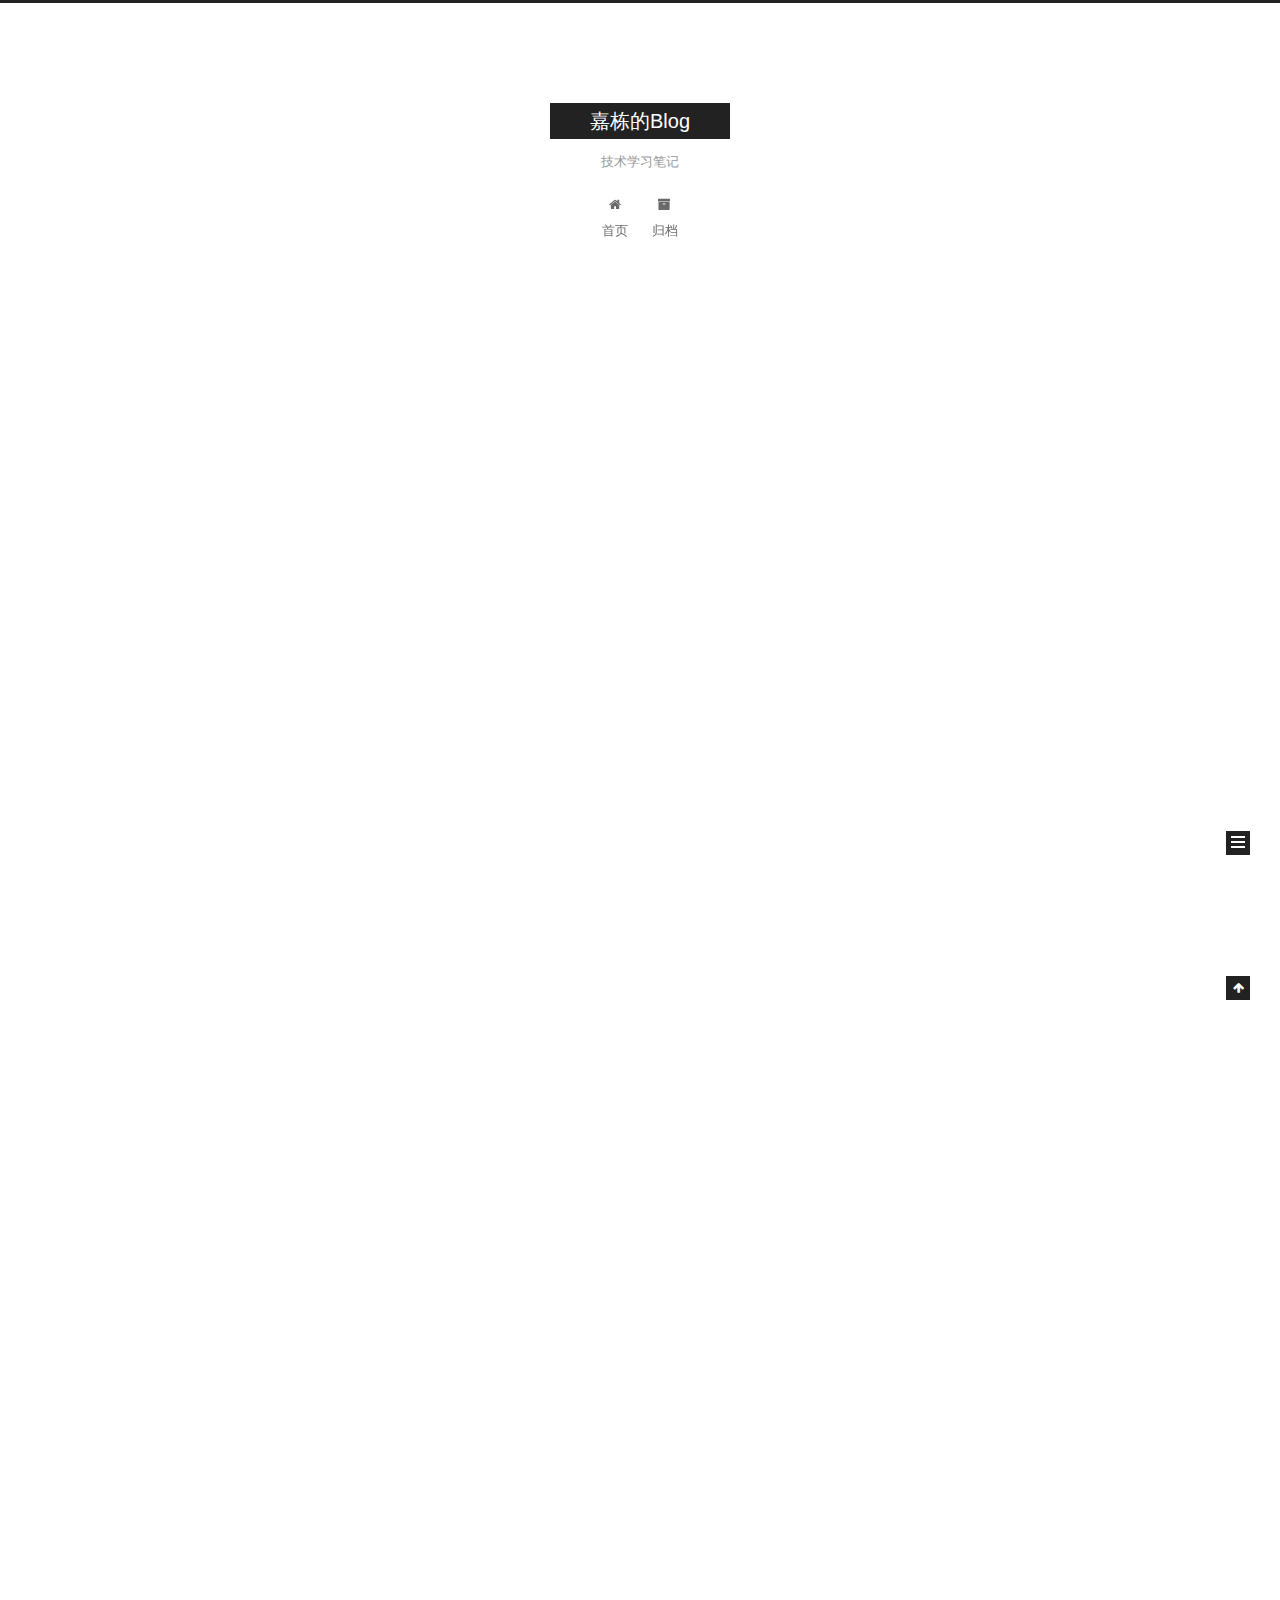
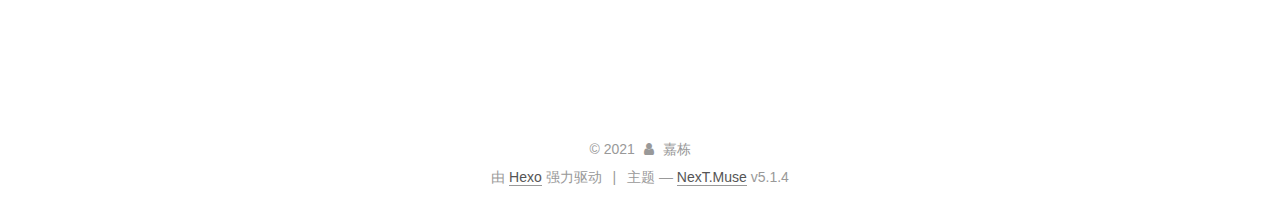
==== commit 374bef36: "Site updated: 2021-11-26 11:16:56" ====
--- a/index.html
+++ b/index.html
@@ -1,574 +1,743 @@
 <!DOCTYPE html>
-<html>
+
+
+
+  
+
+
+<html class="theme-next muse use-motion" lang="zh-Hans">
 <head>
-  <meta charset="utf-8">
-  <title>嘉栋的Blog</title>
-  <meta name="keywords" content="">
-  <meta name="description" content="嘉栋的Blog">
-    <meta name="viewport" content="width=device-width, initial-scale=1, maximum-scale=1">
-<meta name="description" content="测试demo">
-<meta property="og:type" content="article">
-<meta property="og:title" content="Hello World">
-<meta property="og:url" content="https://codebyjiadong.github.io/2021/11/25/%E6%B5%8B%E8%AF%95/index.html">
+  <meta charset="UTF-8"/>
+<meta http-equiv="X-UA-Compatible" content="IE=edge" />
+<meta name="viewport" content="width=device-width, initial-scale=1, maximum-scale=1"/>
+<meta name="theme-color" content="#222">
+
+
+
+
+
+
+
+
+
+<meta http-equiv="Cache-Control" content="no-transform" />
+<meta http-equiv="Cache-Control" content="no-siteapp" />
+
+
+
+
+
+
+
+
+
+
+
+
+
+
+
+
+  
+  
+  <link href="/lib/fancybox/source/jquery.fancybox.css?v=2.1.5" rel="stylesheet" type="text/css" />
+
+
+
+
+
+
+
+<link href="/lib/font-awesome/css/font-awesome.min.css?v=4.6.2" rel="stylesheet" type="text/css" />
+
+<link href="/css/main.css?v=5.1.4" rel="stylesheet" type="text/css" />
+
+
+  <link rel="apple-touch-icon" sizes="180x180" href="/images/apple-touch-icon-next.png?v=5.1.4">
+
+
+  <link rel="icon" type="image/png" sizes="32x32" href="/images/favicon-32x32-next.png?v=5.1.4">
+
+
+  <link rel="icon" type="image/png" sizes="16x16" href="/images/favicon-16x16-next.png?v=5.1.4">
+
+
+  <link rel="mask-icon" href="/images/logo.svg?v=5.1.4" color="#222">
+
+
+
+
+
+  <meta name="keywords" content="Hexo, NexT" />
+
+
+
+
+
+
+
+
+
+
+<meta name="description" content="温故而知新">
+<meta property="og:type" content="website">
+<meta property="og:title" content="嘉栋的Blog">
+<meta property="og:url" content="https://codebyjiadong.github.io/index.html">
 <meta property="og:site_name" content="嘉栋的Blog">
-<meta property="og:description" content="测试demo">
+<meta property="og:description" content="温故而知新">
 <meta property="og:locale">
-<meta property="article:published_time" content="2021-11-25T08:43:04.396Z">
-<meta property="article:modified_time" content="2021-11-25T08:47:55.912Z">
 <meta property="article:author" content="嘉栋">
 <meta name="twitter:card" content="summary">
 
 
-<link rel="icon" href="/img/avatar.jpg">
-
-<link href="/css/style.css?v=1.1.0" rel="stylesheet">
-
-<link href="/css/hl_theme/atom-light.css?v=1.1.0" rel="stylesheet">
-
-<link href="//cdn.jsdelivr.net/npm/animate.css@4.1.0/animate.min.css" rel="stylesheet">
-
-<script src="//cdn.jsdelivr.net/npm/jquery@3.5.1/dist/jquery.min.js"></script>
-<script src="/js/titleTip.js?v=1.1.0" ></script>
-
-<script src="//cdn.jsdelivr.net/npm/highlightjs@9.16.2/highlight.pack.min.js"></script>
-<script>
-    hljs.initHighlightingOnLoad();
+
+<script type="text/javascript" id="hexo.configurations">
+  var NexT = window.NexT || {};
+  var CONFIG = {
+    root: '',
+    scheme: 'Muse',
+    version: '5.1.4',
+    sidebar: {"position":"left","display":"post","offset":12,"b2t":false,"scrollpercent":false,"onmobile":false},
+    fancybox: true,
+    tabs: true,
+    motion: {"enable":true,"async":false,"transition":{"post_block":"fadeIn","post_header":"slideDownIn","post_body":"slideDownIn","coll_header":"slideLeftIn","sidebar":"slideUpIn"}},
+    duoshuo: {
+      userId: '0',
+      author: '博主'
+    },
+    algolia: {
+      applicationID: '',
+      apiKey: '',
+      indexName: '',
+      hits: {"per_page":10},
+      labels: {"input_placeholder":"Search for Posts","hits_empty":"We didn't find any results for the search: ${query}","hits_stats":"${hits} results found in ${time} ms"}
+    }
+  };
 </script>
 
-<script src="//cdn.jsdelivr.net/npm/nprogress@0.2.0/nprogress.min.js"></script>
-
-
-
-<script src="//cdn.jsdelivr.net/npm/jquery.cookie@1.4.1/jquery.cookie.min.js" ></script>
-
-<script src="/js/iconfont.js?v=1.1.0" ></script>
+
+
+  <link rel="canonical" href="https://codebyjiadong.github.io/"/>
+
+
+
+
+
+  <title>嘉栋的Blog</title>
+  
+
+
+
+
+
+
+
 
 <meta name="generator" content="Hexo 5.4.0"></head>
-<div style="display: none">
-  <input class="theme_disqus_on" value="false">
-  <input class="theme_preload_comment" value="">
-  <input class="theme_blog_path" value="">
-  <input id="theme_shortcut" value="true" />
-  <input id="theme_highlight_on" value="true" />
-  <input id="theme_code_copy" value="true" />
+
+<body itemscope itemtype="http://schema.org/WebPage" lang="zh-Hans">
+
+  
+  
+    
+  
+
+  <div class="container sidebar-position-left 
+  page-home">
+    <div class="headband"></div>
+
+    <header id="header" class="header" itemscope itemtype="http://schema.org/WPHeader">
+      <div class="header-inner"><div class="site-brand-wrapper">
+  <div class="site-meta ">
+    
+
+    <div class="custom-logo-site-title">
+      <a href="/"  class="brand" rel="start">
+        <span class="logo-line-before"><i></i></span>
+        <span class="site-title">嘉栋的Blog</span>
+        <span class="logo-line-after"><i></i></span>
+      </a>
+    </div>
+      
+        <p class="site-subtitle">技术学习笔记</p>
+      
+  </div>
+
+  <div class="site-nav-toggle">
+    <button>
+      <span class="btn-bar"></span>
+      <span class="btn-bar"></span>
+      <span class="btn-bar"></span>
+    </button>
+  </div>
 </div>
 
-
-
-<body>
-<aside class="nav mobile">
-    <div class="nav-left">
-        <a href="/"
-   class="avatar_target">
-    <img class="avatar"
-         src="/img/avatar.jpg"/>
-</a>
-<div class="author">
-    <span>嘉栋</span>
+<nav class="site-nav">
+  
+
+  
+    <ul id="menu" class="menu">
+      
+        
+        <li class="menu-item menu-item-home">
+          <a href="/%20" rel="section">
+            
+              <i class="menu-item-icon fa fa-fw fa-home"></i> <br />
+            
+            首页
+          </a>
+        </li>
+      
+        
+        <li class="menu-item menu-item-archives">
+          <a href="/archives/%20" rel="section">
+            
+              <i class="menu-item-icon fa fa-fw fa-archive"></i> <br />
+            
+            归档
+          </a>
+        </li>
+      
+
+      
+    </ul>
+  
+
+  
+</nav>
+
+
+
+ </div>
+    </header>
+
+    <main id="main" class="main">
+      <div class="main-inner">
+        <div class="content-wrap">
+          <div id="content" class="content">
+            
+  <section id="posts" class="posts-expand">
+    
+      
+
+  
+
+  
+  
+  
+
+  <article class="post post-type-normal" itemscope itemtype="http://schema.org/Article">
+  
+  
+  
+  <div class="post-block">
+    <link itemprop="mainEntityOfPage" href="https://codebyjiadong.github.io/2021/11/25/%E6%B5%8B%E8%AF%95/">
+
+    <span hidden itemprop="author" itemscope itemtype="http://schema.org/Person">
+      <meta itemprop="name" content="">
+      <meta itemprop="description" content="">
+      <meta itemprop="image" content="/images/avatar.gif">
+    </span>
+
+    <span hidden itemprop="publisher" itemscope itemtype="http://schema.org/Organization">
+      <meta itemprop="name" content="嘉栋的Blog">
+    </span>
+
+    
+      <header class="post-header">
+
+        
+        
+          <h1 class="post-title" itemprop="name headline">
+                
+                <a class="post-title-link" href="/2021/11/25/%E6%B5%8B%E8%AF%95/" itemprop="url">Hello World</a></h1>
+        
+
+        <div class="post-meta">
+          <span class="post-time">
+            
+              <span class="post-meta-item-icon">
+                <i class="fa fa-calendar-o"></i>
+              </span>
+              
+                <span class="post-meta-item-text">发表于</span>
+              
+              <time title="创建于" itemprop="dateCreated datePublished" datetime="2021-11-25T16:43:04+08:00">
+                2021-11-25
+              </time>
+            
+
+            
+
+            
+          </span>
+
+          
+
+          
+            
+          
+
+          
+          
+
+          
+
+          
+
+          
+
+        </div>
+      </header>
+    
+
+    
+    
+    
+    <div class="post-body" itemprop="articleBody">
+
+      
+      
+
+      
+        
+          
+            <h1 id="测试"><a href="#测试" class="headerlink" title="测试"></a>测试</h1><p>demo</p>
+
+          
+        
+      
+    </div>
+    
+    
+    
+
+    
+
+    
+
+    
+
+    <footer class="post-footer">
+      
+
+      
+
+      
+
+      
+      
+        <div class="post-eof"></div>
+      
+    </footer>
+  </div>
+  
+  
+  
+  </article>
+
+
+    
+      
+
+  
+
+  
+  
+  
+
+  <article class="post post-type-normal" itemscope itemtype="http://schema.org/Article">
+  
+  
+  
+  <div class="post-block">
+    <link itemprop="mainEntityOfPage" href="https://codebyjiadong.github.io/2021/11/25/hello-world/">
+
+    <span hidden itemprop="author" itemscope itemtype="http://schema.org/Person">
+      <meta itemprop="name" content="">
+      <meta itemprop="description" content="">
+      <meta itemprop="image" content="/images/avatar.gif">
+    </span>
+
+    <span hidden itemprop="publisher" itemscope itemtype="http://schema.org/Organization">
+      <meta itemprop="name" content="嘉栋的Blog">
+    </span>
+
+    
+      <header class="post-header">
+
+        
+        
+          <h1 class="post-title" itemprop="name headline">
+                
+                <a class="post-title-link" href="/2021/11/25/hello-world/" itemprop="url">Hello World</a></h1>
+        
+
+        <div class="post-meta">
+          <span class="post-time">
+            
+              <span class="post-meta-item-icon">
+                <i class="fa fa-calendar-o"></i>
+              </span>
+              
+                <span class="post-meta-item-text">发表于</span>
+              
+              <time title="创建于" itemprop="dateCreated datePublished" datetime="2021-11-25T14:21:06+08:00">
+                2021-11-25
+              </time>
+            
+
+            
+
+            
+          </span>
+
+          
+
+          
+            
+          
+
+          
+          
+
+          
+
+          
+
+          
+
+        </div>
+      </header>
+    
+
+    
+    
+    
+    <div class="post-body" itemprop="articleBody">
+
+      
+      
+
+      
+        
+          
+            <p>Welcome to <a target="_blank" rel="noopener" href="https://hexo.io/">Hexo</a>! This is your very first post. Check <a target="_blank" rel="noopener" href="https://hexo.io/docs/">documentation</a> for more info. If you get any problems when using Hexo, you can find the answer in <a target="_blank" rel="noopener" href="https://hexo.io/docs/troubleshooting.html">troubleshooting</a> or you can ask me on <a target="_blank" rel="noopener" href="https://github.com/hexojs/hexo/issues">GitHub</a>.</p>
+<h2 id="Quick-Start"><a href="#Quick-Start" class="headerlink" title="Quick Start"></a>Quick Start</h2><h3 id="Create-a-new-post"><a href="#Create-a-new-post" class="headerlink" title="Create a new post"></a>Create a new post</h3><figure class="highlight bash"><table><tr><td class="gutter"><pre><span class="line">1</span><br></pre></td><td class="code"><pre><span class="line">$ hexo new <span class="string">&quot;My New Post&quot;</span></span><br></pre></td></tr></table></figure>
+
+<p>More info: <a target="_blank" rel="noopener" href="https://hexo.io/docs/writing.html">Writing</a></p>
+<h3 id="Run-server"><a href="#Run-server" class="headerlink" title="Run server"></a>Run server</h3><figure class="highlight bash"><table><tr><td class="gutter"><pre><span class="line">1</span><br></pre></td><td class="code"><pre><span class="line">$ hexo server</span><br></pre></td></tr></table></figure>
+
+<p>More info: <a target="_blank" rel="noopener" href="https://hexo.io/docs/server.html">Server</a></p>
+<h3 id="Generate-static-files"><a href="#Generate-static-files" class="headerlink" title="Generate static files"></a>Generate static files</h3><figure class="highlight bash"><table><tr><td class="gutter"><pre><span class="line">1</span><br></pre></td><td class="code"><pre><span class="line">$ hexo generate</span><br></pre></td></tr></table></figure>
+
+<p>More info: <a target="_blank" rel="noopener" href="https://hexo.io/docs/generating.html">Generating</a></p>
+<h3 id="Deploy-to-remote-sites"><a href="#Deploy-to-remote-sites" class="headerlink" title="Deploy to remote sites"></a>Deploy to remote sites</h3><figure class="highlight bash"><table><tr><td class="gutter"><pre><span class="line">1</span><br></pre></td><td class="code"><pre><span class="line">$ hexo deploy</span><br></pre></td></tr></table></figure>
+
+<p>More info: <a target="_blank" rel="noopener" href="https://hexo.io/docs/one-command-deployment.html">Deployment</a></p>
+<p>测试</p>
+
+          
+        
+      
+    </div>
+    
+    
+    
+
+    
+
+    
+
+    
+
+    <footer class="post-footer">
+      
+
+      
+
+      
+
+      
+      
+        <div class="post-eof"></div>
+      
+    </footer>
+  </div>
+  
+  
+  
+  </article>
+
+
+    
+  </section>
+
+  
+
+
+          </div>
+          
+
+
+          
+
+        </div>
+        
+          
+  
+  <div class="sidebar-toggle">
+    <div class="sidebar-toggle-line-wrap">
+      <span class="sidebar-toggle-line sidebar-toggle-line-first"></span>
+      <span class="sidebar-toggle-line sidebar-toggle-line-middle"></span>
+      <span class="sidebar-toggle-line sidebar-toggle-line-last"></span>
+    </div>
+  </div>
+
+  <aside id="sidebar" class="sidebar">
+    
+    <div class="sidebar-inner">
+
+      
+
+      
+
+      <section class="site-overview-wrap sidebar-panel sidebar-panel-active">
+        <div class="site-overview">
+          <div class="site-author motion-element" itemprop="author" itemscope itemtype="http://schema.org/Person">
+            
+              <p class="site-author-name" itemprop="name"></p>
+              <p class="site-description motion-element" itemprop="description"></p>
+          </div>
+
+          <nav class="site-state motion-element">
+
+            
+              <div class="site-state-item site-state-posts">
+              
+                <a href="/archives/%20%7C%7C%20archive">
+              
+                  <span class="site-state-item-count">2</span>
+                  <span class="site-state-item-name">日志</span>
+                </a>
+              </div>
+            
+
+            
+
+            
+
+          </nav>
+
+          
+
+          
+
+          
+          
+
+          
+          
+
+          
+
+        </div>
+      </section>
+
+      
+
+      
+
+    </div>
+  </aside>
+
+
+        
+      </div>
+    </main>
+
+    <footer id="footer" class="footer">
+      <div class="footer-inner">
+        <div class="copyright">&copy; <span itemprop="copyrightYear">2021</span>
+  <span class="with-love">
+    <i class="fa fa-user"></i>
+  </span>
+  <span class="author" itemprop="copyrightHolder">嘉栋</span>
+
+  
 </div>
 
-<div class="icon">
-    
-        
-            <a title="rss"
-               href="/atom.xml"
-               target="_blank">
-                
-                    <svg class="iconfont-svg" aria-hidden="true">
-                        <use xlink:href="#icon-rss"></use>
-                    </svg>
-                
-            </a>
-        
-    
-        
-            <a title="github"
-               href="https://github.com/yelog"
-               target="_blank">
-                
-                    <svg class="iconfont-svg" aria-hidden="true">
-                        <use xlink:href="#icon-github"></use>
-                    </svg>
-                
-            </a>
-        
-    
-        
-            <a title="facebook"
-               href="https://www.facebook.com/faker.tops"
-               target="_blank">
-                
-                    <svg class="iconfont-svg" aria-hidden="true">
-                        <use xlink:href="#icon-facebook"></use>
-                    </svg>
-                
-            </a>
-        
-    
-        
-    
-        
-    
-        
-            <a title="instagram"
-               href="https://www.facebook.com/faker.tops"
-               target="_blank">
-                
-                    <svg class="iconfont-svg" aria-hidden="true">
-                        <use xlink:href="#icon-instagram"></use>
-                    </svg>
-                
-            </a>
-        
-    
-        
-            <a title="reddit"
-               href="https://www.reddit.com/user/yelog/"
-               target="_blank">
-                
-                    <svg class="iconfont-svg" aria-hidden="true">
-                        <use xlink:href="#icon-reddit"></use>
-                    </svg>
-                
-            </a>
-        
-    
-        
-            <a title="weibo"
-               href="http://weibo.com/u/2307534817"
-               target="_blank">
-                
-                    <svg class="iconfont-svg" aria-hidden="true">
-                        <use xlink:href="#icon-weibo"></use>
-                    </svg>
-                
-            </a>
-        
-    
-        
-            <a title="jianshu"
-               href="https://www.jianshu.com/u/ff56736de7cf"
-               target="_blank">
-                
-                    <svg class="iconfont-svg" aria-hidden="true">
-                        <use xlink:href="#icon-jianshu"></use>
-                    </svg>
-                
-            </a>
-        
-    
-        
-            <a title="zhihu"
-               href="https://www.zhihu.com/people/jaytp/activities"
-               target="_blank">
-                
-                    <svg class="iconfont-svg" aria-hidden="true">
-                        <use xlink:href="#icon-zhihu"></use>
-                    </svg>
-                
-            </a>
-        
-    
-        
-    
-        
-            <a title="oschina"
-               href="https://my.oschina.net/yelog"
-               target="_blank">
-                
-                    <svg class="iconfont-svg" aria-hidden="true">
-                        <use xlink:href="#icon-oschina"></use>
-                    </svg>
-                
-            </a>
-        
-    
-        
-    
-        
-            <a title="email"
-               href="mailto:jaytp@qq.com"
-               target="_blank">
-                
-                    <svg class="iconfont-svg" aria-hidden="true">
-                        <use xlink:href="#icon-email"></use>
-                    </svg>
-                
-            </a>
-        
-    
-        
-            <a title="qq"
-               href="http://wpa.qq.com/msgrd?v=3&uin=872336115&site=qq&menu=yes"
-               target="_blank">
-                
-                    <svg class="iconfont-svg" aria-hidden="true">
-                        <use xlink:href="#icon-qq"></use>
-                    </svg>
-                
-            </a>
-        
-    
-        
-            <a title="kugou"
-               href="https://www.kugou.com/"
-               target="_blank">
-                
-                    <svg class="iconfont-svg" aria-hidden="true">
-                        <use xlink:href="#icon-kugou"></use>
-                    </svg>
-                
-            </a>
-        
-    
-        
-            <a title="neteasemusic"
-               href="https://music.163.com/#/user/home?id=88151013"
-               target="_blank">
-                
-                    <svg class="iconfont-svg" aria-hidden="true">
-                        <use xlink:href="#icon-neteasemusic"></use>
-                    </svg>
-                
-            </a>
-        
-    
-</div>
-
-
-
-
-<ul>
-    <li>
-        <div class="all active" data-rel="全部文章">全部文章
-            
-                <small>(2)</small>
-            
-        </div>
-    </li>
-    
-</ul>
-<div class="left-bottom">
-    <div class="menus">
-        
-            
-            
-            
-    </div>
-    <div>
-        
-            <a class="about  hasFriend  site_url"
-               
-               href="/about">关于</a>
-        
-        <a style="width: 50%"
-                
-                                           class="friends">友链</a>
-        
-    </div>
-</div>
-<input type="hidden" id="yelog_site_posts_number" value="2">
-
-<div style="display: none">
-    <span id="busuanzi_value_site_uv"></span>
-    <span id="busuanzi_value_site_pv"></span>
-</div>
-
-    </div>
-    <div class="nav-right">
-        <div class="friends-area">
-    <div class="friends-title">
-        友情链接
-        <i class="iconfont icon-left"></i>
-    </div>
-    <div class="friends-content">
-        <ul>
-            
-            <li><a target="_blank" href="http://yelog.org/">叶落阁</a></li>
-            
-        </ul>
-    </div>
-</div>
-        <div class="title-list">
-    <div class="right-top">
-        <div id="default-panel">
-            <i class="iconfont icon-search" data-title="搜索 快捷键 i"></i>
-            <div class="right-title">全部文章</div>
-            <i class="iconfont icon-file-tree" data-title="切换到大纲视图 快捷键 w"></i>
-        </div>
-        <div id="search-panel">
-            <i class="iconfont icon-left" data-title="返回"></i>
-            <input id="local-search-input" autocomplete="off"/>
-            <label class="border-line" for="input"></label>
-            <i class="iconfont icon-case-sensitive" data-title="大小写敏感"></i>
-            <i class="iconfont icon-tag" data-title="标签"></i>
-        </div>
-        <div id="outline-panel" style="display: none">
-            <div class="right-title">大纲</div>
-            <i class="iconfont icon-list" data-title="切换到文章列表"></i>
-        </div>
-    </div>
-
-    <div class="tags-list">
-    <input id="tag-search" />
-    <div class="tag-wrapper">
-        
-    </div>
-
-</div>
-
-    
-    <nav id="title-list-nav">
-        
-        <a  class="全部文章 "
-           href="/2021/11/25/%E6%B5%8B%E8%AF%95/"
-           data-tag=""
-           data-author="" >
-            <span class="post-title" title="Hello World">Hello World</span>
-            <span class="post-date" title="2021-11-25 16:43:04">2021/11/25</span>
-        </a>
-        
-        <a  class="全部文章 "
-           href="/2021/11/25/hello-world/"
-           data-tag=""
-           data-author="" >
-            <span class="post-title" title="Hello World">Hello World</span>
-            <span class="post-date" title="2021-11-25 14:21:06">2021/11/25</span>
-        </a>
-        
-        <div id="no-item-tips">
-
-        </div>
-    </nav>
-    <div id="outline-list">
-    </div>
-</div>
-
-    </div>
-    <div class="hide-list">
-        <div class="semicircle" data-title="切换全屏 快捷键 s">
-            <div class="brackets first"><</div>
-            <div class="brackets">&gt;</div>
-        </div>
-    </div>
-</aside>
-<div id="post" class="index">
-    <div class="pjax">
-        <article class="index">
-            <div class="toc-ref">
-    
-        <ol class="toc"><li class="toc-item toc-level-1"><a class="toc-link" href="#Why-Blog"><span class="toc-text">Why Blog</span></a><ol class="toc-child"><li class="toc-item toc-level-2"><a class="toc-link" href="#%E5%AF%B9%E5%8D%9A%E5%AE%A2%E7%9A%84%E7%90%86%E8%A7%A3"><span class="toc-text">对博客的理解</span></a></li><li class="toc-item toc-level-2"><a class="toc-link" href="#%E5%85%B3%E4%BA%8E%E5%8F%B6%E8%90%BD%E9%98%81"><span class="toc-text">关于叶落阁</span></a></li><li class="toc-item toc-level-2"><a class="toc-link" href="#%E5%8D%9A%E5%AE%A2%E5%B9%B3%E5%8F%B0"><span class="toc-text">博客平台</span></a></li></ol></li></ol>
-    
-<style>
-    .left-col .switch-btn,
-    .left-col .switch-area {
-        display: none;
-    }
-    .toc-level-3 i,
-    .toc-level-3 ol {
-        display: none !important;
-    }
-</style>
-</div>
-            <h1 id="Why-Blog"><a href="#Why-Blog" class="headerlink" title="Why Blog"></a>Why Blog</h1><h2 id="对博客的理解"><a href="#对博客的理解" class="headerlink" title="对博客的理解"></a>对博客的理解</h2><p>喜欢写Blog的人，会经历三个阶段。</p>
-<blockquote>
-<p>第一阶段，刚接触Blog，觉得很新鲜，试着选择一个免费空间来写。</p>
-</blockquote>
-<blockquote>
-<p>第二阶段，发现免费空间限制太多，就自己购买域名和空间，搭建独立博客。</p>
-</blockquote>
-<blockquote>
-<p>第三阶段，觉得独立博客的管理太麻烦，最好在保留控制权的前提下，让别人来管，自己只负责写文章。</p>
-</blockquote>
-<p>我们每个人的在网络上产生的数据越来越多，这些信息是我们在互联网上存在过的痕迹，值得我们认真对待。但是它们被分散分布在各个网站上。很多时候我们很难将它们聚合在一起，而且各个网站的信息排布方式也没有办法自由控制，所以我们需要一个可以由自己主宰的空间——博客。</p>
-<p>通过博客，我们可以记录自己的生活和成长的轨迹。它不像 Twitter 那样碎片化，也不像 Facebook 那样关系化，它是私人的空间。</p>
-<h2 id="关于叶落阁"><a href="#关于叶落阁" class="headerlink" title="关于叶落阁"></a>关于叶落阁</h2><p><strong>叶落阁</strong> 是阁主（杨玉杰）的个人站。</p>
-<p>到目前为止已经写了<code class="article_number"></code>篇文章， 共<code class="site_word_count"></code>字。</p>
-<p>本站访问人数：<code class="site_uv"></code>人次 ， 访问量：<code class="site_pv"></code>次</p>
-<h2 id="博客平台"><a href="#博客平台" class="headerlink" title="博客平台"></a>博客平台</h2><p>这个博客通过 <a target="_blank" rel="noopener" href="https://hexo.io/">Hexo</a> 生成，部署在 <a target="_blank" rel="noopener" href="https://pages.github.com/">GitHub Pages</a>主题 <a target="_blank" rel="noopener" href="https://github.com/yelog/hexo-theme-3-hexo">3-hexo</a> 已经在github上开源</p>
-<p><code>3-hexo</code> 主题使用交流可以加 Q群: <a target="_blank" href="//shang.qq.com/wpa/qunwpa?idkey=e8cf083cc097141eaf323396f1766809b8e90ff00c67bb441898f672892f6904"><img data-ignore border="0" src="//pub.idqqimg.com/wpa/images/group.png" alt="3-hexo使用交流" title="3-hexo使用交流"></a></p>
-<p>主要功能：</p>
-<ul>
-<li>搜索支持文章标题、标签(#标签)、作者(@作者)</li>
-<li>pad/手机等移动端适配</li>
-<li>页面全局快捷键 <a target="_blank" rel="noopener" href='http://yelog.org/2017/03/24/3-hexo-shortcuts/'>3-hexo快捷键说明</a></li>
-</ul>
-
-        </article>
-        
-        <p>
-            <a  class="dashang" onclick="dashangToggle()">赏</a>
-        </p>
-        
-        
-    </div>
-    <div class="copyright">
-        <p class="footer-entry">
-    ©2016-2020 Yelog
-</p>
-<p class="footer-entry">Built with <a href="https://hexo.io/" target="_blank">Hexo</a> and <a href="https://github.com/yelog/hexo-theme-3-hexo" target="_blank">3-hexo</a> theme</p>
-
-    </div>
-</div>
-<div class="full-toc">
-    <button class="full" data-title="切换全屏 快捷键 s"><span class="min "></span></button>
-<a class="" id="rocket" ></a>
-
-</div>
-
-<div class="hide_box" onclick="dashangToggle()"></div>
-<div class="shang_box">
-    <a class="shang_close"  onclick="dashangToggle()">×</a>
-    <div class="shang_tit">
-        <p>喜欢就点赞,疼爱就打赏</p>
-    </div>
-    <div class="shang_payimg">
-        <div class="pay_img">
-            <img src="/img/alipay.jpg" class="alipay" title="扫码支持">
-            <img src="/img/weixin.jpg" class="weixin" title="扫码支持">
-        </div>
-    </div>
-    <div class="shang_payselect">
-        <span><label><input type="radio" name="pay" checked value="alipay">支付宝</label></span><span><label><input type="radio" name="pay" value="weixin">微信</label></span>
-    </div>
-</div>
-
+
+  <div class="powered-by">由 <a class="theme-link" target="_blank" href="https://hexo.io">Hexo</a> 强力驱动</div>
+
+
+
+  <span class="post-meta-divider">|</span>
+
+
+
+  <div class="theme-info">主题 &mdash; <a class="theme-link" target="_blank" href="https://github.com/iissnan/hexo-theme-next">NexT.Muse</a> v5.1.4</div>
+
+
+
+
+        
+
+
+
+
+
+
+
+        
+      </div>
+    </footer>
+
+    
+      <div class="back-to-top">
+        <i class="fa fa-arrow-up"></i>
+        
+      </div>
+    
+
+    
+
+  </div>
+
+  
+
+<script type="text/javascript">
+  if (Object.prototype.toString.call(window.Promise) !== '[object Function]') {
+    window.Promise = null;
+  }
+</script>
+
+
+
+
+
+
+
+
+
+  
+
+
+
+
+
+
+
+
+
+
+
+
+  
+  
+    <script type="text/javascript" src="/lib/jquery/index.js?v=2.1.3"></script>
+  
+
+  
+  
+    <script type="text/javascript" src="/lib/fastclick/lib/fastclick.min.js?v=1.0.6"></script>
+  
+
+  
+  
+    <script type="text/javascript" src="/lib/jquery_lazyload/jquery.lazyload.js?v=1.9.7"></script>
+  
+
+  
+  
+    <script type="text/javascript" src="/lib/velocity/velocity.min.js?v=1.2.1"></script>
+  
+
+  
+  
+    <script type="text/javascript" src="/lib/velocity/velocity.ui.min.js?v=1.2.1"></script>
+  
+
+  
+  
+    <script type="text/javascript" src="/lib/fancybox/source/jquery.fancybox.pack.js?v=2.1.5"></script>
+  
+
+
+  
+
+
+  <script type="text/javascript" src="/js/src/utils.js?v=5.1.4"></script>
+
+  <script type="text/javascript" src="/js/src/motion.js?v=5.1.4"></script>
+
+
+
+  
+  
+
+  
+
+  
+
+
+  <script type="text/javascript" src="/js/src/bootstrap.js?v=5.1.4"></script>
+
+
+
+  
+
+
+  
+
+
+
+
+	
+
+
+
+
+
+  
+
+
+
+
+
+  
+
+
+
+
+
+
+
+
+
+
+
+
+  
+
+
+
+
+
+  
+
+  
+
+  
+
+  
+  
+
+  
+
+  
+
+  
 
 </body>
-<script src="/js/jquery.pjax.js?v=1.1.0" ></script>
-
-<script src="/js/script.js?v=1.1.0" ></script>
-<script>
-    var img_resize = 'default';
-    function initArticle() {
-        /*渲染对应的表格样式*/
-        
-            $("#post .pjax table").addClass("green_title");
-        
-
-        /*渲染打赏样式*/
-        
-        $("input[name=pay]").on("click", function () {
-            if($("input[name=pay]:checked").val()=="weixin"){
-                $(".shang_box .shang_payimg .pay_img").addClass("weixin_img");
-            } else {
-                $(".shang_box .shang_payimg .pay_img").removeClass("weixin_img");
-            }
-        })
-        
-
-        /*高亮代码块行号*/
-        
-
-        /*访问数量*/
-        
-        $.getScript("//busuanzi.ibruce.info/busuanzi/2.3/busuanzi.pure.mini.js");
-        
-
-        /*代码高亮，行号对齐*/
-        $('.pre-numbering').css('line-height',$('.has-numbering').css('line-height'));
-
-        
-        
-    }
-
-    /*打赏页面隐藏与展示*/
-    
-    function dashangToggle() {
-        $(".shang_box").fadeToggle();
-        $(".hide_box").fadeToggle();
-    }
-    
-
-</script>
-
-<!--加入行号的高亮代码块样式-->
-
-<!--自定义样式设置-->
-<style>
-    
-    
-    .nav {
-        width: 542px;
-    }
-    .nav.fullscreen {
-        margin-left: -542px;
-    }
-    .nav-left {
-        width: 120px;
-    }
-    
-    
-    @media screen and (max-width: 1468px) {
-        .nav {
-            width: 492px;
-        }
-        .nav.fullscreen {
-            margin-left: -492px;
-        }
-        .nav-left {
-            width: 100px;
-        }
-    }
-    
-    
-    @media screen and (max-width: 1024px) {
-        .nav {
-            width: 492px;
-            margin-left: -492px
-        }
-        .nav.fullscreen {
-            margin-left: 0;
-        }
-    }
-    
-    @media screen and (max-width: 426px) {
-        .nav {
-            width: 100%;
-        }
-        .nav-left {
-            width: 100%;
-        }
-    }
-    
-    
-    .nav-right .title-list nav a .post-title, .nav-right .title-list #local-search-result a .post-title {
-        color: #383636;
-    }
-    
-    
-    .nav-right .title-list nav a .post-date, .nav-right .title-list #local-search-result a .post-date {
-        color: #5e5e5f;
-    }
-    
-    
-    .nav-right nav a.hover, #local-search-result a.hover{
-        background-color: #e2e0e0;
-    }
-    
-    
-
-    /*列表样式*/
-    
-
-    /* 背景图样式 */
-    
-    
-
-
-    /*引用块样式*/
-    
-
-    /*文章列表背景图*/
-    
-
-    
-</style>
-
-
-
-
-
-
-
 </html>
--- a/css/main.css
+++ b/css/main.css
@@ -0,0 +1,2662 @@
+/* normalize.css v3.0.2 | MIT License | git.io/normalize */
+html {
+  font-family: sans-serif; /* 1 */
+  -ms-text-size-adjust: 100%; /* 2 */
+  -webkit-text-size-adjust: 100%; /* 2 */
+}
+body {
+  margin: 0;
+}
+article,
+aside,
+details,
+figcaption,
+figure,
+footer,
+header,
+hgroup,
+main,
+menu,
+nav,
+section,
+summary {
+  display: block;
+}
+audio,
+canvas,
+progress,
+video {
+  display: inline-block; /* 1 */
+  vertical-align: baseline; /* 2 */
+}
+audio:not([controls]) {
+  display: none;
+  height: 0;
+}
+[hidden],
+template {
+  display: none;
+}
+a {
+  background-color: transparent;
+}
+a:active,
+a:hover {
+  outline: 0;
+}
+abbr[title] {
+  border-bottom: 1px dotted;
+}
+b,
+strong {
+  font-weight: bold;
+}
+dfn {
+  font-style: italic;
+}
+h1 {
+  font-size: 2em;
+  margin: 0.67em 0;
+}
+mark {
+  background: #ff0;
+  color: #000;
+}
+small {
+  font-size: 80%;
+}
+sub,
+sup {
+  font-size: 75%;
+  line-height: 0;
+  position: relative;
+  vertical-align: baseline;
+}
+sup {
+  top: -0.5em;
+}
+sub {
+  bottom: -0.25em;
+}
+img {
+  border: 0;
+}
+svg:not(:root) {
+  overflow: hidden;
+}
+figure {
+  margin: 1em 40px;
+}
+hr {
+  -moz-box-sizing: content-box;
+  box-sizing: content-box;
+  height: 0;
+}
+pre {
+  overflow: auto;
+}
+code,
+kbd,
+pre,
+samp {
+  font-family: monospace, monospace;
+  font-size: 1em;
+}
+button,
+input,
+optgroup,
+select,
+textarea {
+  color: inherit; /* 1 */
+  font: inherit; /* 2 */
+  margin: 0; /* 3 */
+}
+button {
+  overflow: visible;
+}
+button,
+select {
+  text-transform: none;
+}
+button,
+html input[type="button"],
+input[type="reset"],
+input[type="submit"] {
+  -webkit-appearance: button; /* 2 */
+  cursor: pointer; /* 3 */
+}
+button[disabled],
+html input[disabled] {
+  cursor: default;
+}
+button::-moz-focus-inner,
+input::-moz-focus-inner {
+  border: 0;
+  padding: 0;
+}
+input {
+  line-height: normal;
+}
+input[type="checkbox"],
+input[type="radio"] {
+  box-sizing: border-box; /* 1 */
+  padding: 0; /* 2 */
+}
+input[type="number"]::-webkit-inner-spin-button,
+input[type="number"]::-webkit-outer-spin-button {
+  height: auto;
+}
+input[type="search"] {
+  -webkit-appearance: textfield; /* 1 */
+  -moz-box-sizing: content-box;
+  -webkit-box-sizing: content-box; /* 2 */
+  box-sizing: content-box;
+}
+input[type="search"]::-webkit-search-cancel-button,
+input[type="search"]::-webkit-search-decoration {
+  -webkit-appearance: none;
+}
+fieldset {
+  border: 1px solid #c0c0c0;
+  margin: 0 2px;
+  padding: 0.35em 0.625em 0.75em;
+}
+legend {
+  border: 0; /* 1 */
+  padding: 0; /* 2 */
+}
+textarea {
+  overflow: auto;
+}
+optgroup {
+  font-weight: bold;
+}
+table {
+  border-collapse: collapse;
+  border-spacing: 0;
+}
+td,
+th {
+  padding: 0;
+}
+::selection {
+  background: #262a30;
+  color: #fff;
+}
+body {
+  position: relative;
+  font-family: 'Lato', "PingFang SC", "Microsoft YaHei", sans-serif;
+  font-size: 14px;
+  line-height: 2;
+  color: #555;
+  background: #fff;
+}
+@media (max-width: 767px) {
+  body {
+    padding-right: 0 !important;
+  }
+}
+@media (min-width: 768px) and (max-width: 991px) {
+  body {
+    padding-right: 0 !important;
+  }
+}
+@media (min-width: 1600px) {
+  body {
+    font-size: 16px;
+  }
+}
+h1,
+h2,
+h3,
+h4,
+h5,
+h6 {
+  margin: 0;
+  padding: 0;
+  font-weight: bold;
+  line-height: 1.5;
+  font-family: 'Lato', "PingFang SC", "Microsoft YaHei", sans-serif;
+}
+h2,
+h3,
+h4,
+h5,
+h6 {
+  margin: 20px 0 15px;
+}
+h1 {
+  font-size: 22px;
+}
+@media (max-width: 767px) {
+  h1 {
+    font-size: 18px;
+  }
+}
+h2 {
+  font-size: 20px;
+}
+@media (max-width: 767px) {
+  h2 {
+    font-size: 16px;
+  }
+}
+h3 {
+  font-size: 18px;
+}
+@media (max-width: 767px) {
+  h3 {
+    font-size: 14px;
+  }
+}
+h4 {
+  font-size: 16px;
+}
+@media (max-width: 767px) {
+  h4 {
+    font-size: 12px;
+  }
+}
+h5 {
+  font-size: 14px;
+}
+@media (max-width: 767px) {
+  h5 {
+    font-size: 10px;
+  }
+}
+h6 {
+  font-size: 12px;
+}
+@media (max-width: 767px) {
+  h6 {
+    font-size: 8px;
+  }
+}
+p {
+  margin: 0 0 20px 0;
+}
+a {
+  color: #555;
+  text-decoration: none;
+  outline: none;
+  border-bottom: 1px solid #999;
+  word-wrap: break-word;
+}
+a:hover {
+  color: #222;
+  border-bottom-color: #222;
+}
+blockquote {
+  margin: 0;
+  padding: 0;
+}
+img {
+  display: block;
+  margin: auto;
+  max-width: 100%;
+  height: auto;
+}
+hr {
+  margin: 40px 0;
+  height: 3px;
+  border: none;
+  background-color: #ddd;
+  background-image: repeating-linear-gradient(-45deg, #fff, #fff 4px, transparent 4px, transparent 8px);
+}
+blockquote {
+  padding: 0 15px;
+  color: #666;
+  border-left: 4px solid #ddd;
+}
+blockquote cite::before {
+  content: "-";
+  padding: 0 5px;
+}
+dt {
+  font-weight: 700;
+}
+dd {
+  margin: 0;
+  padding: 0;
+}
+kbd {
+  border: 1px solid #ccc;
+  border-radius: 0.2em;
+  box-shadow: 0.1em 0.1em 0.2em rgba(0,0,0,0.1);
+  background-color: #f9f9f9;
+  font-family: inherit;
+  background-image: -webkit-linear-gradient(top, #eee, #fff, #eee);
+  padding: 0.1em 0.3em;
+  white-space: nowrap;
+}
+.text-left {
+  text-align: left;
+}
+.text-center {
+  text-align: center;
+}
+.text-right {
+  text-align: right;
+}
+.text-justify {
+  text-align: justify;
+}
+.text-nowrap {
+  white-space: nowrap;
+}
+.text-lowercase {
+  text-transform: lowercase;
+}
+.text-uppercase {
+  text-transform: uppercase;
+}
+.text-capitalize {
+  text-transform: capitalize;
+}
+.center-block {
+  display: block;
+  margin-left: auto;
+  margin-right: auto;
+}
+.clearfix:before,
+.clearfix:after {
+  content: " ";
+  display: table;
+}
+.clearfix:after {
+  clear: both;
+}
+.pullquote {
+  width: 45%;
+}
+.pullquote.left {
+  float: left;
+  margin-left: 5px;
+  margin-right: 10px;
+}
+.pullquote.right {
+  float: right;
+  margin-left: 10px;
+  margin-right: 5px;
+}
+.affix.affix.affix {
+  position: fixed;
+}
+.translation {
+  margin-top: -20px;
+  font-size: 14px;
+  color: #999;
+}
+.scrollbar-measure {
+  width: 100px;
+  height: 100px;
+  overflow: scroll;
+  position: absolute;
+  top: -9999px;
+}
+.use-motion .motion-element {
+  opacity: 0;
+}
+table {
+  margin: 20px 0;
+  width: 100%;
+  border-collapse: collapse;
+  border-spacing: 0;
+  border: 1px solid #ddd;
+  font-size: 14px;
+  table-layout: fixed;
+  word-wrap: break-all;
+}
+table>tbody>tr:nth-of-type(odd) {
+  background-color: #f9f9f9;
+}
+table>tbody>tr:hover {
+  background-color: #f5f5f5;
+}
+caption,
+th,
+td {
+  padding: 8px;
+  text-align: left;
+  vertical-align: middle;
+  font-weight: normal;
+}
+th,
+td {
+  border-bottom: 3px solid #ddd;
+  border-right: 1px solid #eee;
+}
+th {
+  padding-bottom: 10px;
+  font-weight: 700;
+}
+td {
+  border-bottom-width: 1px;
+}
+html,
+body {
+  height: 100%;
+}
+.container {
+  position: relative;
+  min-height: 100%;
+}
+.header-inner {
+  margin: 0 auto;
+  padding: 100px 0 70px;
+  width: 700px;
+}
+@media (min-width: 1600px) {
+  .container .header-inner {
+    width: 900px;
+  }
+}
+.main {
+  padding-bottom: 150px;
+}
+.main-inner {
+  margin: 0 auto;
+  width: 700px;
+}
+@media (min-width: 1600px) {
+  .container .main-inner {
+    width: 900px;
+  }
+}
+.footer {
+  position: absolute;
+  left: 0;
+  bottom: 0;
+  width: 100%;
+  min-height: 50px;
+}
+.footer-inner {
+  box-sizing: border-box;
+  margin: 20px auto;
+  width: 700px;
+}
+@media (min-width: 1600px) {
+  .container .footer-inner {
+    width: 900px;
+  }
+}
+pre,
+.highlight {
+  overflow: auto;
+  margin: 20px 0;
+  padding: 0;
+  font-size: 13px;
+  color: #4d4d4c;
+  background: #f7f7f7;
+  line-height: 1.6;
+}
+pre,
+code {
+  font-family: consolas, Menlo, "PingFang SC", "Microsoft YaHei", monospace;
+}
+code {
+  padding: 2px 4px;
+  word-wrap: break-word;
+  color: #555;
+  background: #eee;
+  border-radius: 3px;
+  font-size: 13px;
+}
+pre {
+  padding: 10px;
+}
+pre code {
+  padding: 0;
+  color: #4d4d4c;
+  background: none;
+  text-shadow: none;
+}
+.highlight {
+  border-radius: 1px;
+}
+.highlight pre {
+  border: none;
+  margin: 0;
+  padding: 10px 0;
+}
+.highlight table {
+  margin: 0;
+  width: auto;
+  border: none;
+}
+.highlight td {
+  border: none;
+  padding: 0;
+}
+.highlight figcaption {
+  font-size: 1em;
+  color: #4d4d4c;
+  line-height: 1em;
+  margin-bottom: 1em;
+}
+.highlight figcaption:before,
+.highlight figcaption:after {
+  content: " ";
+  display: table;
+}
+.highlight figcaption:after {
+  clear: both;
+}
+.highlight figcaption a {
+  float: right;
+  color: #4d4d4c;
+}
+.highlight figcaption a:hover {
+  border-bottom-color: #4d4d4c;
+}
+.highlight .gutter pre {
+  padding-left: 10px;
+  padding-right: 10px;
+  color: #869194;
+  text-align: right;
+  background-color: #eff2f3;
+}
+.highlight .code pre {
+  width: 100%;
+  padding-left: 10px;
+  padding-right: 10px;
+  background-color: #f7f7f7;
+}
+.highlight .line {
+  height: 20px;
+}
+.gutter {
+  -webkit-user-select: none;
+  -moz-user-select: none;
+  -ms-user-select: none;
+  user-select: none;
+}
+.gist table {
+  width: auto;
+}
+.gist table td {
+  border: none;
+}
+pre .deletion {
+  background: #fdd;
+}
+pre .addition {
+  background: #dfd;
+}
+pre .meta {
+  color: #8959a8;
+}
+pre .comment {
+  color: #8e908c;
+}
+pre .variable,
+pre .attribute,
+pre .tag,
+pre .regexp,
+pre .ruby .constant,
+pre .xml .tag .title,
+pre .xml .pi,
+pre .xml .doctype,
+pre .html .doctype,
+pre .css .id,
+pre .css .class,
+pre .css .pseudo {
+  color: #c82829;
+}
+pre .number,
+pre .preprocessor,
+pre .built_in,
+pre .literal,
+pre .params,
+pre .constant,
+pre .command {
+  color: #f5871f;
+}
+pre .ruby .class .title,
+pre .css .rules .attribute,
+pre .string,
+pre .value,
+pre .inheritance,
+pre .header,
+pre .ruby .symbol,
+pre .xml .cdata,
+pre .special,
+pre .number,
+pre .formula {
+  color: #718c00;
+}
+pre .title,
+pre .css .hexcolor {
+  color: #3e999f;
+}
+pre .function,
+pre .python .decorator,
+pre .python .title,
+pre .ruby .function .title,
+pre .ruby .title .keyword,
+pre .perl .sub,
+pre .javascript .title,
+pre .coffeescript .title {
+  color: #4271ae;
+}
+pre .keyword,
+pre .javascript .function {
+  color: #8959a8;
+}
+.full-image.full-image.full-image.full-image {
+  border: none;
+  max-width: 100%;
+  width: auto;
+  margin: 20px auto 25px;
+}
+@media (min-width: 992px) {
+  .full-image.full-image.full-image.full-image {
+    max-width: none;
+    width: 110%;
+    margin: 25px -5%;
+  }
+}
+.blockquote-center,
+.page-home .post-type-quote blockquote,
+.page-post-detail .post-type-quote blockquote {
+  position: relative;
+  margin: 40px 0;
+  padding: 0;
+  border-left: none;
+  text-align: center;
+}
+.blockquote-center::before,
+.page-home .post-type-quote blockquote::before,
+.page-post-detail .post-type-quote blockquote::before,
+.blockquote-center::after,
+.page-home .post-type-quote blockquote::after,
+.page-post-detail .post-type-quote blockquote::after {
+  position: absolute;
+  content: ' ';
+  display: block;
+  width: 100%;
+  height: 24px;
+  opacity: 0.2;
+  background-repeat: no-repeat;
+  background-position: 0 -6px;
+  background-size: 22px 22px;
+}
+.blockquote-center::before,
+.page-home .post-type-quote blockquote::before,
+.page-post-detail .post-type-quote blockquote::before {
+  top: -20px;
+  background-image: url("../images/quote-l.svg");
+  border-top: 1px solid #ccc;
+}
+.blockquote-center::after,
+.page-home .post-type-quote blockquote::after,
+.page-post-detail .post-type-quote blockquote::after {
+  bottom: -20px;
+  background-image: url("../images/quote-r.svg");
+  border-bottom: 1px solid #ccc;
+  background-position: 100% 8px;
+}
+.blockquote-center p,
+.page-home .post-type-quote blockquote p,
+.page-post-detail .post-type-quote blockquote p,
+.blockquote-center div,
+.page-home .post-type-quote blockquote div,
+.page-post-detail .post-type-quote blockquote div {
+  text-align: center;
+}
+.post .post-body .group-picture img {
+  box-sizing: border-box;
+  padding: 0 3px;
+  border: none;
+}
+.post .group-picture-row {
+  overflow: hidden;
+  margin-top: 6px;
+}
+.post .group-picture-row:first-child {
+  margin-top: 0;
+}
+.post .group-picture-column {
+  float: left;
+}
+.page-post-detail .post-body .group-picture-column {
+  float: none;
+  margin-top: 10px;
+  width: auto !important;
+}
+.page-post-detail .post-body .group-picture-column img {
+  margin: 0 auto;
+}
+.page-archive .group-picture-container {
+  overflow: hidden;
+}
+.page-archive .group-picture-row {
+  float: left;
+}
+.page-archive .group-picture-row:first-child {
+  margin-top: 6px;
+}
+.page-archive .group-picture-column {
+  max-width: 150px;
+  max-height: 150px;
+}
+.post-body .note {
+  position: relative;
+  padding: 15px;
+  margin-bottom: 20px;
+  border: 1px solid #eee;
+  border-left-width: 5px;
+  border-radius: 3px;
+}
+.post-body .note h2,
+.post-body .note h3,
+.post-body .note h4,
+.post-body .note h5,
+.post-body .note h6 {
+  margin-top: 0;
+  margin-bottom: 0;
+  border-bottom: initial;
+  padding-top: 0 !important;
+}
+.post-body .note p:first-child,
+.post-body .note ul:first-child,
+.post-body .note ol:first-child,
+.post-body .note table:first-child,
+.post-body .note pre:first-child,
+.post-body .note blockquote:first-child {
+  margin-top: 0;
+}
+.post-body .note p:last-child,
+.post-body .note ul:last-child,
+.post-body .note ol:last-child,
+.post-body .note table:last-child,
+.post-body .note pre:last-child,
+.post-body .note blockquote:last-child {
+  margin-bottom: 0;
+}
+.post-body .note.default {
+  border-left-color: #777;
+}
+.post-body .note.default h2,
+.post-body .note.default h3,
+.post-body .note.default h4,
+.post-body .note.default h5,
+.post-body .note.default h6 {
+  color: #777;
+}
+.post-body .note.primary {
+  border-left-color: #6f42c1;
+}
+.post-body .note.primary h2,
+.post-body .note.primary h3,
+.post-body .note.primary h4,
+.post-body .note.primary h5,
+.post-body .note.primary h6 {
+  color: #6f42c1;
+}
+.post-body .note.info {
+  border-left-color: #428bca;
+}
+.post-body .note.info h2,
+.post-body .note.info h3,
+.post-body .note.info h4,
+.post-body .note.info h5,
+.post-body .note.info h6 {
+  color: #428bca;
+}
+.post-body .note.success {
+  border-left-color: #5cb85c;
+}
+.post-body .note.success h2,
+.post-body .note.success h3,
+.post-body .note.success h4,
+.post-body .note.success h5,
+.post-body .note.success h6 {
+  color: #5cb85c;
+}
+.post-body .note.warning {
+  border-left-color: #f0ad4e;
+}
+.post-body .note.warning h2,
+.post-body .note.warning h3,
+.post-body .note.warning h4,
+.post-body .note.warning h5,
+.post-body .note.warning h6 {
+  color: #f0ad4e;
+}
+.post-body .note.danger {
+  border-left-color: #d9534f;
+}
+.post-body .note.danger h2,
+.post-body .note.danger h3,
+.post-body .note.danger h4,
+.post-body .note.danger h5,
+.post-body .note.danger h6 {
+  color: #d9534f;
+}
+.post-body .label {
+  display: inline;
+  padding: 0 2px;
+  white-space: nowrap;
+}
+.post-body .label.default {
+  background-color: #f0f0f0;
+}
+.post-body .label.primary {
+  background-color: #efe6f7;
+}
+.post-body .label.info {
+  background-color: #e5f2f8;
+}
+.post-body .label.success {
+  background-color: #e7f4e9;
+}
+.post-body .label.warning {
+  background-color: #fcf6e1;
+}
+.post-body .label.danger {
+  background-color: #fae8eb;
+}
+.post-body .tabs {
+  position: relative;
+  display: block;
+  margin-bottom: 20px;
+  padding-top: 10px;
+}
+.post-body .tabs ul.nav-tabs {
+  margin: 0;
+  padding: 0;
+  display: flex;
+  margin-bottom: -1px;
+}
+@media (max-width: 413px) {
+  .post-body .tabs ul.nav-tabs {
+    display: block;
+    margin-bottom: 5px;
+  }
+}
+.post-body .tabs ul.nav-tabs li.tab {
+  list-style-type: none !important;
+  margin: 0 0.25em 0 0;
+  border-top: 3px solid transparent;
+  border-left: 1px solid transparent;
+  border-right: 1px solid transparent;
+}
+@media (max-width: 413px) {
+  .post-body .tabs ul.nav-tabs li.tab {
+    margin: initial;
+    border-top: 1px solid transparent;
+    border-left: 3px solid transparent;
+    border-right: 1px solid transparent;
+    border-bottom: 1px solid transparent;
+  }
+}
+.post-body .tabs ul.nav-tabs li.tab a {
+  outline: 0;
+  border-bottom: initial;
+  display: block;
+  line-height: 1.8em;
+  padding: 0.25em 0.75em;
+  transition-duration: 0.2s;
+  transition-timing-function: ease-out;
+  transition-delay: 0s;
+}
+.post-body .tabs ul.nav-tabs li.tab a i {
+  width: 1.285714285714286em;
+}
+.post-body .tabs ul.nav-tabs li.tab.active {
+  border-top: 3px solid #fc6423;
+  border-left: 1px solid #ddd;
+  border-right: 1px solid #ddd;
+  background-color: #fff;
+}
+@media (max-width: 413px) {
+  .post-body .tabs ul.nav-tabs li.tab.active {
+    border-top: 1px solid #ddd;
+    border-left: 3px solid #fc6423;
+    border-right: 1px solid #ddd;
+    border-bottom: 1px solid #ddd;
+  }
+}
+.post-body .tabs ul.nav-tabs li.tab.active a {
+  cursor: default;
+  color: #555;
+}
+.post-body .tabs .tab-content {
+  background-color: #fff;
+}
+.post-body .tabs .tab-content .tab-pane {
+  border: 1px solid #ddd;
+  padding: 20px 20px 0 20px;
+}
+.post-body .tabs .tab-content .tab-pane:not(.active) {
+  display: none !important;
+}
+.post-body .tabs .tab-content .tab-pane.active {
+  display: block !important;
+}
+.btn {
+  display: inline-block;
+  padding: 0 20px;
+  font-size: 14px;
+  color: #fff;
+  background: #222;
+  border: 2px solid #222;
+  text-decoration: none;
+  border-radius: 0;
+  transition-property: background-color;
+  transition-duration: 0.2s;
+  transition-timing-function: ease-in-out;
+  transition-delay: 0s;
+  line-height: 2;
+}
+.btn:hover {
+  border-color: #222;
+  color: #222;
+  background: #fff;
+}
+.btn +.btn {
+  margin: 0 0 8px 8px;
+}
+.btn .fa-fw {
+  width: 1.285714285714286em;
+  text-align: left;
+}
+.btn-bar {
+  display: block;
+  width: 22px;
+  height: 2px;
+  background: #555;
+  border-radius: 1px;
+}
+.btn-bar+.btn-bar {
+  margin-top: 4px;
+}
+.pagination {
+  margin: 120px 0 40px;
+  text-align: center;
+  border-top: 1px solid #eee;
+}
+.page-number-basic,
+.pagination .prev,
+.pagination .next,
+.pagination .page-number,
+.pagination .space {
+  display: inline-block;
+  position: relative;
+  top: -1px;
+  margin: 0 10px;
+  padding: 0 11px;
+}
+@media (max-width: 767px) {
+  .page-number-basic,
+  .pagination .prev,
+  .pagination .next,
+  .pagination .page-number,
+  .pagination .space {
+    margin: 0 5px;
+  }
+}
+.pagination .prev,
+.pagination .next,
+.pagination .page-number {
+  border-bottom: 0;
+  border-top: 1px solid #eee;
+  transition-property: border-color;
+  transition-duration: 0.2s;
+  transition-timing-function: ease-in-out;
+  transition-delay: 0s;
+}
+.pagination .prev:hover,
+.pagination .next:hover,
+.pagination .page-number:hover {
+  border-top-color: #222;
+}
+.pagination .space {
+  padding: 0;
+  margin: 0;
+}
+.pagination .prev {
+  margin-left: 0;
+}
+.pagination .next {
+  margin-right: 0;
+}
+.pagination .page-number.current {
+  color: #fff;
+  background: #ccc;
+  border-top-color: #ccc;
+}
+@media (max-width: 767px) {
+  .pagination {
+    border-top: none;
+  }
+  .pagination .prev,
+  .pagination .next,
+  .pagination .page-number {
+    margin-bottom: 10px;
+    border-top: 0;
+    border-bottom: 1px solid #eee;
+    padding: 0 10px;
+  }
+  .pagination .prev:hover,
+  .pagination .next:hover,
+  .pagination .page-number:hover {
+    border-bottom-color: #222;
+  }
+}
+.comments {
+  margin: 60px 20px 0;
+}
+.tag-cloud {
+  text-align: center;
+}
+.tag-cloud a {
+  display: inline-block;
+  margin: 10px;
+}
+.back-to-top {
+  box-sizing: border-box;
+  position: fixed;
+  bottom: -100px;
+  right: 30px;
+  z-index: 1050;
+  padding: 0 6px;
+  width: 24px;
+  background: #222;
+  font-size: 12px;
+  opacity: 1;
+  color: #fff;
+  cursor: pointer;
+  text-align: center;
+  -webkit-transform: translateZ(0);
+  transition-property: bottom;
+  transition-duration: 0.2s;
+  transition-timing-function: ease-in-out;
+  transition-delay: 0s;
+}
+@media (min-width: 768px) and (max-width: 991px) {
+  .back-to-top {
+    display: none !important;
+  }
+}
+@media (max-width: 767px) {
+  .back-to-top {
+    display: none !important;
+  }
+}
+.back-to-top.back-to-top-on {
+  bottom: 19px;
+}
+.header {
+  background: transparent;
+}
+.header-inner {
+  position: relative;
+}
+.headband {
+  height: 3px;
+  background: #222;
+}
+.site-meta {
+  margin: 0;
+  text-align: center;
+}
+@media (max-width: 767px) {
+  .site-meta {
+    text-align: center;
+  }
+}
+.brand {
+  position: relative;
+  display: inline-block;
+  padding: 0 40px;
+  color: #fff;
+  background: #222;
+  border-bottom: none;
+}
+.brand:hover {
+  color: #fff;
+}
+.logo {
+  display: inline-block;
+  margin-right: 5px;
+  line-height: 36px;
+  vertical-align: top;
+}
+.site-title {
+  display: inline-block;
+  vertical-align: top;
+  line-height: 36px;
+  font-size: 20px;
+  font-weight: normal;
+  font-family: 'Lato', "PingFang SC", "Microsoft YaHei", sans-serif;
+}
+.site-subtitle {
+  margin-top: 10px;
+  font-size: 13px;
+  color: #999;
+}
+.use-motion .brand {
+  opacity: 0;
+}
+.use-motion .logo,
+.use-motion .site-title,
+.use-motion .site-subtitle {
+  opacity: 0;
+  position: relative;
+  top: -10px;
+}
+.site-nav-toggle {
+  display: none;
+  position: absolute;
+  top: 10px;
+  left: 10px;
+}
+@media (max-width: 767px) {
+  .site-nav-toggle {
+    display: block;
+  }
+}
+.site-nav-toggle button {
+  margin-top: 2px;
+  padding: 9px 10px;
+  background: transparent;
+  border: none;
+}
+@media (max-width: 767px) {
+  .site-nav {
+    display: none;
+    margin: 0 -10px;
+    padding: 0 10px;
+    clear: both;
+    border-top: 1px solid #ddd;
+  }
+}
+@media (min-width: 768px) and (max-width: 991px) {
+  .site-nav {
+    display: block !important;
+  }
+}
+@media (min-width: 992px) {
+  .site-nav {
+    display: block !important;
+  }
+}
+.menu {
+  margin-top: 20px;
+  padding-left: 0;
+  text-align: center;
+}
+.menu .menu-item {
+  display: inline-block;
+  margin: 0 10px;
+  list-style: none;
+}
+@media screen and (max-width: 767px) {
+  .menu .menu-item {
+    margin-top: 10px;
+  }
+}
+.menu .menu-item a {
+  display: block;
+  font-size: 13px;
+  line-height: inherit;
+  border-bottom: 1px solid transparent;
+  transition-property: border-color;
+  transition-duration: 0.2s;
+  transition-timing-function: ease-in-out;
+  transition-delay: 0s;
+}
+.menu .menu-item a:hover {
+  border-bottom-color: #222;
+}
+.menu .menu-item .fa {
+  margin-right: 5px;
+}
+.use-motion .menu-item {
+  opacity: 0;
+}
+.post-body {
+  font-family: 'Lato', "PingFang SC", "Microsoft YaHei", sans-serif;
+}
+@media (max-width: 767px) {
+  .post-body {
+    word-break: break-word;
+  }
+}
+.post-body .fancybox img {
+  display: block !important;
+  margin: 0 auto;
+  cursor: pointer;
+  cursor: zoom-in;
+  cursor: -webkit-zoom-in;
+}
+.post-body .image-caption,
+.post-body .figure .caption {
+  margin: -20px auto 15px;
+  text-align: center;
+  font-size: 14px;
+  color: #999;
+  font-weight: bold;
+  line-height: 1;
+}
+.post-sticky-flag {
+  display: inline-block;
+  font-size: 16px;
+  -ms-transform: rotate(30deg);
+  -webkit-transform: rotate(30deg);
+  -moz-transform: rotate(30deg);
+  -ms-transform: rotate(30deg);
+  -o-transform: rotate(30deg);
+  transform: rotate(30deg);
+}
+.use-motion .post-block,
+.use-motion .pagination,
+.use-motion .comments {
+  opacity: 0;
+}
+.use-motion .post-header {
+  opacity: 0;
+}
+.use-motion .post-body {
+  opacity: 0;
+}
+.use-motion .collection-title {
+  opacity: 0;
+}
+.posts-expand {
+  padding-top: 40px;
+}
+@media (max-width: 767px) {
+  .posts-expand {
+    margin: 0 20px;
+  }
+  .post-body pre .gutter pre {
+    padding-right: 10px;
+  }
+  .post-body .highlight {
+    margin-left: 0px;
+    margin-right: 0px;
+    padding: 0;
+  }
+  .post-body .highlight .gutter pre {
+    padding-right: 10px;
+  }
+}
+@media (min-width: 992px) {
+  .posts-expand .post-body {
+    text-align: justify;
+  }
+}
+.posts-expand .post-body h2,
+.posts-expand .post-body h3,
+.posts-expand .post-body h4,
+.posts-expand .post-body h5,
+.posts-expand .post-body h6 {
+  padding-top: 10px;
+}
+.posts-expand .post-body h2 .header-anchor,
+.posts-expand .post-body h3 .header-anchor,
+.posts-expand .post-body h4 .header-anchor,
+.posts-expand .post-body h5 .header-anchor,
+.posts-expand .post-body h6 .header-anchor {
+  float: right;
+  margin-left: 10px;
+  color: #ccc;
+  border-bottom-style: none;
+  visibility: hidden;
+}
+.posts-expand .post-body h2 .header-anchor:hover,
+.posts-expand .post-body h3 .header-anchor:hover,
+.posts-expand .post-body h4 .header-anchor:hover,
+.posts-expand .post-body h5 .header-anchor:hover,
+.posts-expand .post-body h6 .header-anchor:hover {
+  color: inherit;
+}
+.posts-expand .post-body h2:hover .header-anchor,
+.posts-expand .post-body h3:hover .header-anchor,
+.posts-expand .post-body h4:hover .header-anchor,
+.posts-expand .post-body h5:hover .header-anchor,
+.posts-expand .post-body h6:hover .header-anchor {
+  visibility: visible;
+}
+.posts-expand .post-body ul li {
+  list-style: circle;
+}
+.posts-expand .post-body img {
+  box-sizing: border-box;
+  margin: auto;
+  padding: 3px;
+  border: 1px solid #ddd;
+}
+.posts-expand .post-body .fancybox img {
+  margin: 0 auto 25px;
+}
+@media (max-width: 767px) {
+  .posts-collapse {
+    margin: 0 20px;
+  }
+  .posts-collapse .post-title,
+  .posts-collapse .post-meta {
+    display: block;
+    width: auto;
+    text-align: left;
+  }
+}
+.posts-collapse {
+  position: relative;
+  z-index: 1010;
+  margin-left: 55px;
+}
+.posts-collapse::after {
+  content: " ";
+  position: absolute;
+  top: 20px;
+  left: 0;
+  margin-left: -2px;
+  width: 4px;
+  height: 100%;
+  background: #f5f5f5;
+  z-index: -1;
+}
+@media (max-width: 767px) {
+  .posts-collapse {
+    margin: 0 20px;
+  }
+}
+.posts-collapse .collection-title {
+  position: relative;
+  margin: 60px 0;
+}
+.posts-collapse .collection-title h1,
+.posts-collapse .collection-title h2 {
+  margin-left: 20px;
+}
+.posts-collapse .collection-title small {
+  color: #bbb;
+  margin-left: 5px;
+}
+.posts-collapse .collection-title::before {
+  content: " ";
+  position: absolute;
+  left: 0;
+  top: 50%;
+  margin-left: -4px;
+  margin-top: -4px;
+  width: 8px;
+  height: 8px;
+  background: #bbb;
+  border-radius: 50%;
+}
+.posts-collapse .post {
+  margin: 30px 0;
+}
+.posts-collapse .post-header {
+  position: relative;
+  transition-duration: 0.2s;
+  transition-timing-function: ease-in-out;
+  transition-delay: 0s;
+  transition-property: border;
+  border-bottom: 1px dashed #ccc;
+}
+.posts-collapse .post-header::before {
+  content: " ";
+  position: absolute;
+  left: 0;
+  top: 12px;
+  width: 6px;
+  height: 6px;
+  margin-left: -4px;
+  background: #bbb;
+  border-radius: 50%;
+  border: 1px solid #fff;
+  transition-duration: 0.2s;
+  transition-timing-function: ease-in-out;
+  transition-delay: 0s;
+  transition-property: background;
+}
+.posts-collapse .post-header:hover {
+  border-bottom-color: #666;
+}
+.posts-collapse .post-header:hover::before {
+  background: #222;
+}
+.posts-collapse .post-meta {
+  position: absolute;
+  font-size: 12px;
+  left: 20px;
+  top: 5px;
+}
+.posts-collapse .post-comments-count {
+  display: none;
+}
+.posts-collapse .post-title {
+  margin-left: 60px;
+  font-size: 16px;
+  font-weight: normal;
+  line-height: inherit;
+}
+.posts-collapse .post-title::after {
+  margin-left: 3px;
+  opacity: 0.6;
+}
+.posts-collapse .post-title a {
+  color: #666;
+  border-bottom: none;
+}
+.page-home .post-type-quote .post-header,
+.page-post-detail .post-type-quote .post-header,
+.page-home .post-type-quote .post-tags,
+.page-post-detail .post-type-quote .post-tags {
+  display: none;
+}
+.posts-expand .post-title {
+  text-align: center;
+  word-break: break-word;
+  font-weight: 400;
+}
+.posts-expand .post-title-link {
+  display: inline-block;
+  position: relative;
+  color: #555;
+  border-bottom: none;
+  line-height: 1.2;
+  vertical-align: top;
+}
+.posts-expand .post-title-link::before {
+  content: "";
+  position: absolute;
+  width: 100%;
+  height: 2px;
+  bottom: 0;
+  left: 0;
+  background-color: #000;
+  visibility: hidden;
+  -webkit-transform: scaleX(0);
+  -moz-transform: scaleX(0);
+  -ms-transform: scaleX(0);
+  -o-transform: scaleX(0);
+  transform: scaleX(0);
+  transition-duration: 0.2s;
+  transition-timing-function: ease-in-out;
+  transition-delay: 0s;
+}
+.posts-expand .post-title-link:hover::before {
+  visibility: visible;
+  -webkit-transform: scaleX(1);
+  -moz-transform: scaleX(1);
+  -ms-transform: scaleX(1);
+  -o-transform: scaleX(1);
+  transform: scaleX(1);
+}
+.posts-expand .post-title-link .fa {
+  font-size: 16px;
+}
+.posts-expand .post-meta {
+  margin: 3px 0 60px 0;
+  color: #999;
+  font-family: 'Lato', "PingFang SC", "Microsoft YaHei", sans-serif;
+  font-size: 12px;
+  text-align: center;
+}
+.posts-expand .post-meta .post-category-list {
+  display: inline-block;
+  margin: 0;
+  padding: 3px;
+}
+.posts-expand .post-meta .post-category-list-link {
+  color: #999;
+}
+.posts-expand .post-meta .post-description {
+  font-size: 14px;
+  margin-top: 2px;
+}
+.post-meta-divider {
+  margin: 0 0.5em;
+}
+.post-meta-item-icon {
+  margin-right: 3px;
+}
+@media (min-width: 768px) and (max-width: 991px) {
+  .post-meta-item-icon {
+    display: inline-block;
+  }
+}
+@media (max-width: 767px) {
+  .post-meta-item-icon {
+    display: inline-block;
+  }
+}
+@media (min-width: 768px) and (max-width: 991px) {
+  .post-meta-item-text {
+    display: none;
+  }
+}
+@media (max-width: 767px) {
+  .post-meta-item-text {
+    display: none;
+  }
+}
+@media (max-width: 767px) {
+  .posts-expand .post-comments-count {
+    display: none;
+  }
+}
+.post-button {
+  margin-top: 40px;
+}
+.posts-expand .post-tags {
+  margin-top: 40px;
+  text-align: center;
+}
+.posts-expand .post-tags a {
+  display: inline-block;
+  margin-right: 10px;
+  font-size: 13px;
+}
+.post-nav {
+  display: table;
+  margin-top: 15px;
+  width: 100%;
+  border-top: 1px solid #eee;
+}
+.post-nav-divider {
+  display: table-cell;
+  width: 10%;
+}
+.post-nav-item {
+  display: table-cell;
+  padding: 10px 0 0 0;
+  width: 45%;
+  vertical-align: top;
+}
+.post-nav-item a {
+  position: relative;
+  display: block;
+  line-height: 25px;
+  font-size: 14px;
+  color: #555;
+  border-bottom: none;
+}
+.post-nav-item a:hover {
+  color: #222;
+  border-bottom: none;
+}
+.post-nav-item a:active {
+  top: 2px;
+}
+.post-nav-item .fa {
+  position: absolute;
+  top: 8px;
+  left: 0;
+  font-size: 12px;
+}
+.post-nav-next a {
+  padding-left: 15px;
+}
+.post-nav-prev {
+  text-align: right;
+}
+.post-nav-prev a {
+  padding-right: 15px;
+}
+.post-nav-prev .fa {
+  right: 0;
+  left: auto;
+}
+.posts-expand .post-eof {
+  display: block;
+  margin: 80px auto 60px;
+  width: 8%;
+  height: 1px;
+  background: #ccc;
+  text-align: center;
+}
+.post:last-child .post-eof.post-eof.post-eof {
+  display: none;
+}
+.post-gallery {
+  display: table;
+  table-layout: fixed;
+  width: 100%;
+  border-collapse: separate;
+}
+.post-gallery-row {
+  display: table-row;
+}
+.post-gallery .post-gallery-img {
+  display: table-cell;
+  text-align: center;
+  vertical-align: middle;
+  border: none;
+}
+.post-gallery .post-gallery-img img {
+  max-width: 100%;
+  max-height: 100%;
+  border: none;
+}
+.fancybox-close,
+.fancybox-close:hover {
+  border: none;
+}
+.rtl.post-body p,
+.rtl.post-body a,
+.rtl.post-body h1,
+.rtl.post-body h2,
+.rtl.post-body h3,
+.rtl.post-body h4,
+.rtl.post-body h5,
+.rtl.post-body h6,
+.rtl.post-body li,
+.rtl.post-body ul,
+.rtl.post-body ol {
+  direction: rtl;
+  font-family: UKIJ Ekran;
+}
+.rtl.post-title {
+  font-family: UKIJ Ekran;
+}
+.sidebar {
+  position: fixed;
+  right: 0;
+  top: 0;
+  bottom: 0;
+  width: 0;
+  z-index: 1040;
+  box-shadow: inset 0 2px 6px #000;
+  background: #222;
+  -webkit-transform: translateZ(0);
+}
+.sidebar a {
+  color: #999;
+  border-bottom-color: #555;
+}
+.sidebar a:hover {
+  color: #eee;
+}
+@media (min-width: 768px) and (max-width: 991px) {
+  .sidebar {
+    display: none !important;
+  }
+}
+@media (max-width: 767px) {
+  .sidebar {
+    display: none !important;
+  }
+}
+.sidebar-inner {
+  position: relative;
+  padding: 20px 10px;
+  color: #999;
+  text-align: center;
+}
+.site-overview-wrap {
+  overflow: hidden;
+}
+.site-overview {
+  overflow-y: auto;
+  overflow-x: hidden;
+}
+.sidebar-toggle {
+  position: fixed;
+  right: 30px;
+  bottom: 45px;
+  width: 14px;
+  height: 14px;
+  padding: 5px;
+  background: #222;
+  line-height: 0;
+  z-index: 1050;
+  cursor: pointer;
+  -webkit-transform: translateZ(0);
+}
+@media (min-width: 768px) and (max-width: 991px) {
+  .sidebar-toggle {
+    display: none !important;
+  }
+}
+@media (max-width: 767px) {
+  .sidebar-toggle {
+    display: none !important;
+  }
+}
+.sidebar-toggle-line {
+  position: relative;
+  display: inline-block;
+  vertical-align: top;
+  height: 2px;
+  width: 100%;
+  background: #fff;
+  margin-top: 3px;
+}
+.sidebar-toggle-line:first-child {
+  margin-top: 0;
+}
+.site-author-image {
+  display: block;
+  margin: 0 auto;
+  padding: 2px;
+  max-width: 96px;
+  height: auto;
+  border: 2px solid #333;
+}
+.site-author-name {
+  margin: 5px 0 0;
+  text-align: center;
+  color: #f5f5f5;
+  font-weight: normal;
+}
+.site-description {
+  margin-top: 5px;
+  text-align: center;
+  font-size: 14px;
+  color: #999;
+}
+.site-state {
+  overflow: hidden;
+  line-height: 1.4;
+  white-space: nowrap;
+  text-align: center;
+}
+.site-state-item {
+  display: inline-block;
+  padding: 0 15px;
+  border-left: 1px solid #333;
+}
+.site-state-item:first-child {
+  border-left: none;
+}
+.site-state-item a {
+  border-bottom: none;
+}
+.site-state-item-count {
+  display: block;
+  text-align: center;
+  color: inherit;
+  font-weight: 600;
+  font-size: 18px;
+}
+.site-state-item-name {
+  font-size: 13px;
+  color: inherit;
+}
+.feed-link {
+  margin-top: 20px;
+}
+.feed-link a {
+  display: inline-block;
+  padding: 0 15px;
+  color: #fc6423;
+  border: 1px solid #fc6423;
+  border-radius: 4px;
+}
+.feed-link a i {
+  color: #fc6423;
+  font-size: 14px;
+}
+.feed-link a:hover {
+  color: #fff;
+  background: #fc6423;
+}
+.feed-link a:hover i {
+  color: #fff;
+}
+.links-of-author {
+  margin-top: 20px;
+}
+.links-of-author a {
+  display: inline-block;
+  vertical-align: middle;
+  margin-right: 10px;
+  margin-bottom: 10px;
+  border-bottom-color: #555;
+  font-size: 13px;
+}
+.links-of-author a:before {
+  display: inline-block;
+  vertical-align: middle;
+  margin-right: 3px;
+  content: " ";
+  width: 4px;
+  height: 4px;
+  border-radius: 50%;
+  background: #ff1378;
+}
+.links-of-blogroll {
+  font-size: 13px;
+}
+.links-of-blogroll-title {
+  margin-top: 20px;
+  font-size: 14px;
+  font-weight: 600;
+}
+.links-of-blogroll-list {
+  margin: 0;
+  padding: 0;
+  list-style: none;
+}
+.links-of-blogroll-item {
+  padding: 2px 10px;
+}
+.links-of-blogroll-item a {
+  max-width: 280px;
+  box-sizing: border-box;
+  display: inline-block;
+  overflow: hidden;
+  white-space: nowrap;
+  text-overflow: ellipsis;
+}
+.sidebar-nav {
+  margin: 0 0 20px;
+  padding-left: 0;
+}
+.sidebar-nav li {
+  display: inline-block;
+  cursor: pointer;
+  border-bottom: 1px solid transparent;
+  font-size: 14px;
+  color: #555;
+}
+.sidebar-nav li:hover {
+  color: #f5f5f5;
+}
+.page-post-detail .sidebar-nav-toc {
+  padding: 0 5px;
+}
+.page-post-detail .sidebar-nav-overview {
+  margin-left: 10px;
+}
+.sidebar-nav .sidebar-nav-active {
+  color: #87daff;
+  border-bottom-color: #87daff;
+}
+.sidebar-nav .sidebar-nav-active:hover {
+  color: #87daff;
+}
+.sidebar-panel {
+  display: none;
+}
+.sidebar-panel-active {
+  display: block;
+}
+.post-toc-empty {
+  font-size: 14px;
+  color: #666;
+}
+.post-toc-wrap {
+  overflow: hidden;
+}
+.post-toc {
+  overflow: auto;
+}
+.post-toc ol {
+  margin: 0;
+  padding: 0 2px 5px 10px;
+  text-align: left;
+  list-style: none;
+  font-size: 14px;
+}
+.post-toc ol > ol {
+  padding-left: 0;
+}
+.post-toc ol a {
+  transition-duration: 0.2s;
+  transition-timing-function: ease-in-out;
+  transition-delay: 0s;
+  transition-property: all;
+  color: #999;
+  border-bottom-color: #555;
+}
+.post-toc ol a:hover {
+  color: #ccc;
+  border-bottom-color: #ccc;
+}
+.post-toc .nav-item {
+  overflow: hidden;
+  text-overflow: ellipsis;
+  text-align: justify;
+  white-space: nowrap;
+  line-height: 1.8;
+}
+.post-toc .nav .nav-child {
+  display: none;
+}
+.post-toc .nav .active > .nav-child {
+  display: block;
+}
+.post-toc .nav .active-current > .nav-child {
+  display: block;
+}
+.post-toc .nav .active-current > .nav-child > .nav-item {
+  display: block;
+}
+.post-toc .nav .active > a {
+  color: #87daff;
+  border-bottom-color: #87daff;
+}
+.post-toc .nav .active-current > a {
+  color: #87daff;
+}
+.post-toc .nav .active-current > a:hover {
+  color: #87daff;
+}
+.footer {
+  font-size: 14px;
+  color: #999;
+}
+.footer img {
+  border: none;
+}
+.footer-inner {
+  text-align: center;
+}
+.with-love {
+  display: inline-block;
+  margin: 0 5px;
+}
+.powered-by,
+.theme-info {
+  display: inline-block;
+}
+.cc-license {
+  margin-top: 10px;
+  text-align: center;
+}
+.cc-license .cc-opacity {
+  opacity: 0.7;
+  border-bottom: none;
+}
+.cc-license .cc-opacity:hover {
+  opacity: 0.9;
+}
+.cc-license img {
+  display: inline-block;
+}
+.theme-next #ds-thread #ds-reset {
+  color: #555;
+}
+.theme-next #ds-thread #ds-reset .ds-replybox {
+  margin-bottom: 30px;
+}
+.theme-next #ds-thread #ds-reset .ds-replybox .ds-avatar,
+.theme-next #ds-reset .ds-avatar img {
+  box-shadow: none;
+}
+.theme-next #ds-thread #ds-reset .ds-textarea-wrapper {
+  border-color: #c7d4e1;
+  background: none;
+  border-top-right-radius: 3px;
+  border-top-left-radius: 3px;
+}
+.theme-next #ds-thread #ds-reset .ds-textarea-wrapper textarea {
+  height: 60px;
+}
+.theme-next #ds-reset .ds-rounded-top {
+  border-radius: 0;
+}
+.theme-next #ds-thread #ds-reset .ds-post-toolbar {
+  box-sizing: border-box;
+  border: 1px solid #c7d4e1;
+  background: #f6f8fa;
+}
+.theme-next #ds-thread #ds-reset .ds-post-options {
+  height: 40px;
+  border: none;
+  background: none;
+}
+.theme-next #ds-thread #ds-reset .ds-toolbar-buttons {
+  top: 11px;
+}
+.theme-next #ds-thread #ds-reset .ds-sync {
+  top: 5px;
+}
+.theme-next #ds-thread #ds-reset .ds-post-button {
+  top: 4px;
+  right: 5px;
+  width: 90px;
+  height: 30px;
+  border: 1px solid #c5ced7;
+  border-radius: 3px;
+  background-image: linear-gradient(#fbfbfc, #f5f7f9);
+  color: #60676d;
+}
+.theme-next #ds-thread #ds-reset .ds-post-button:hover {
+  background-position: 0 -30px;
+  color: #60676d;
+}
+.theme-next #ds-thread #ds-reset .ds-comments-info {
+  padding: 10px 0;
+}
+.theme-next #ds-thread #ds-reset .ds-sort {
+  display: none;
+}
+.theme-next #ds-thread #ds-reset li.ds-tab a.ds-current {
+  border: none;
+  background: #f6f8fa;
+  color: #60676d;
+}
+.theme-next #ds-thread #ds-reset li.ds-tab a.ds-current:hover {
+  background-color: #e9f0f7;
+  color: #60676d;
+}
+.theme-next #ds-thread #ds-reset li.ds-tab a {
+  border-radius: 2px;
+  padding: 5px;
+}
+.theme-next #ds-thread #ds-reset .ds-login-buttons p {
+  color: #999;
+  line-height: 36px;
+}
+.theme-next #ds-thread #ds-reset .ds-login-buttons .ds-service-list li {
+  height: 28px;
+}
+.theme-next #ds-thread #ds-reset .ds-service-list a {
+  background: none;
+  padding: 5px;
+  border: 1px solid;
+  border-radius: 3px;
+  text-align: center;
+}
+.theme-next #ds-thread #ds-reset .ds-service-list a:hover {
+  color: #fff;
+  background: #666;
+}
+.theme-next #ds-thread #ds-reset .ds-service-list .ds-weibo {
+  color: #fc9b00;
+  border-color: #fc9b00;
+}
+.theme-next #ds-thread #ds-reset .ds-service-list .ds-weibo:hover {
+  background: #fc9b00;
+}
+.theme-next #ds-thread #ds-reset .ds-service-list .ds-qq {
+  color: #60a3ec;
+  border-color: #60a3ec;
+}
+.theme-next #ds-thread #ds-reset .ds-service-list .ds-qq:hover {
+  background: #60a3ec;
+}
+.theme-next #ds-thread #ds-reset .ds-service-list .ds-renren {
+  color: #2e7ac4;
+  border-color: #2e7ac4;
+}
+.theme-next #ds-thread #ds-reset .ds-service-list .ds-renren:hover {
+  background: #2e7ac4;
+}
+.theme-next #ds-thread #ds-reset .ds-service-list .ds-douban {
+  color: #37994c;
+  border-color: #37994c;
+}
+.theme-next #ds-thread #ds-reset .ds-service-list .ds-douban:hover {
+  background: #37994c;
+}
+.theme-next #ds-thread #ds-reset .ds-service-list .ds-kaixin {
+  color: #fef20d;
+  border-color: #fef20d;
+}
+.theme-next #ds-thread #ds-reset .ds-service-list .ds-kaixin:hover {
+  background: #fef20d;
+}
+.theme-next #ds-thread #ds-reset .ds-service-list .ds-netease {
+  color: #f00;
+  border-color: #f00;
+}
+.theme-next #ds-thread #ds-reset .ds-service-list .ds-netease:hover {
+  background: #f00;
+}
+.theme-next #ds-thread #ds-reset .ds-service-list .ds-sohu {
+  color: #ffcb05;
+  border-color: #ffcb05;
+}
+.theme-next #ds-thread #ds-reset .ds-service-list .ds-sohu:hover {
+  background: #ffcb05;
+}
+.theme-next #ds-thread #ds-reset .ds-service-list .ds-baidu {
+  color: #2831e0;
+  border-color: #2831e0;
+}
+.theme-next #ds-thread #ds-reset .ds-service-list .ds-baidu:hover {
+  background: #2831e0;
+}
+.theme-next #ds-thread #ds-reset .ds-service-list .ds-google {
+  color: #166bec;
+  border-color: #166bec;
+}
+.theme-next #ds-thread #ds-reset .ds-service-list .ds-google:hover {
+  background: #166bec;
+}
+.theme-next #ds-thread #ds-reset .ds-service-list .ds-weixin {
+  color: #00ce0d;
+  border-color: #00ce0d;
+}
+.theme-next #ds-thread #ds-reset .ds-service-list .ds-weixin:hover {
+  background: #00ce0d;
+}
+.theme-next #ds-thread #ds-reset .ds-service-list .ds-more-services {
+  border: none;
+}
+.theme-next #ds-thread #ds-reset .ds-service-list .ds-more-services:hover {
+  background: none;
+}
+.theme-next #ds-reset .duoshuo-ua-admin {
+  display: inline-block;
+  color: #f00;
+}
+.theme-next #ds-reset .duoshuo-ua-platform,
+.theme-next #ds-reset .duoshuo-ua-browser {
+  color: #ccc;
+}
+.theme-next #ds-reset .duoshuo-ua-platform .fa,
+.theme-next #ds-reset .duoshuo-ua-browser .fa {
+  display: inline-block;
+  margin-right: 3px;
+}
+.theme-next #ds-reset .duoshuo-ua-separator {
+  display: inline-block;
+  margin-left: 5px;
+}
+.theme-next .this_ua {
+  background-color: #ccc !important;
+  border-radius: 4px;
+  padding: 0 5px !important;
+  margin: 1px 1px !important;
+  border: 1px solid #bbb !important;
+  color: #fff;
+  display: inline-block !important;
+}
+.theme-next .this_ua.admin {
+  background-color: #d9534f !important;
+  border-color: #d9534f !important;
+}
+.theme-next .this_ua.platform.iOS,
+.theme-next .this_ua.platform.Mac,
+.theme-next .this_ua.platform.Windows {
+  background-color: #39b3d7 !important;
+  border-color: #46b8da !important;
+}
+.theme-next .this_ua.platform.Linux {
+  background-color: #3a3a3a !important;
+  border-color: #1f1f1f !important;
+}
+.theme-next .this_ua.platform.Android {
+  background-color: #00c47d !important;
+  border-color: #01b171 !important;
+}
+.theme-next .this_ua.browser.Mobile,
+.theme-next .this_ua.browser.Chrome {
+  background-color: #5cb85c !important;
+  border-color: #4cae4c !important;
+}
+.theme-next .this_ua.browser.Firefox {
+  background-color: #f0ad4e !important;
+  border-color: #eea236 !important;
+}
+.theme-next .this_ua.browser.Maxthon,
+.theme-next .this_ua.browser.IE {
+  background-color: #428bca !important;
+  border-color: #357ebd !important;
+}
+.theme-next .this_ua.browser.baidu,
+.theme-next .this_ua.browser.UCBrowser,
+.theme-next .this_ua.browser.Opera {
+  background-color: #d9534f !important;
+  border-color: #d43f3a !important;
+}
+.theme-next .this_ua.browser.Android,
+.theme-next .this_ua.browser.QQBrowser {
+  background-color: #78ace9 !important;
+  border-color: #4cae4c !important;
+}
+.post-spread {
+  margin-top: 20px;
+  text-align: center;
+}
+.jiathis_style {
+  display: inline-block;
+}
+.jiathis_style a {
+  border: none;
+}
+.fa {
+  font-family: FontAwesome !important;
+}
+.post-spread {
+  margin-top: 20px;
+  text-align: center;
+}
+.bdshare-slide-button-box a {
+  border: none;
+}
+.bdsharebuttonbox {
+  display: inline-block;
+}
+.bdsharebuttonbox a {
+  border: none;
+}
+.local-search-pop-overlay {
+  position: fixed;
+  width: 100%;
+  height: 100%;
+  top: 0;
+  left: 0;
+  z-index: 2080;
+  background-color: rgba(0,0,0,0.3);
+}
+.local-search-popup {
+  display: none;
+  position: fixed;
+  top: 10%;
+  left: 50%;
+  margin-left: -350px;
+  width: 700px;
+  height: 80%;
+  padding: 0;
+  background: #fff;
+  color: #333;
+  z-index: 9999;
+  border-radius: 5px;
+}
+@media (max-width: 767px) {
+  .local-search-popup {
+    padding: 0;
+    top: 0;
+    left: 0;
+    margin: 0;
+    width: 100%;
+    height: 100%;
+    border-radius: 0;
+  }
+}
+.local-search-popup ul.search-result-list {
+  padding: 0;
+  margin: 0 5px;
+}
+.local-search-popup p.search-result {
+  border-bottom: 1px dashed #ccc;
+  padding: 5px 0;
+}
+.local-search-popup a.search-result-title {
+  font-weight: bold;
+  font-size: 16px;
+}
+.local-search-popup .search-keyword {
+  border-bottom: 1px dashed #f00;
+  font-weight: bold;
+  color: #f00;
+}
+.local-search-popup .local-search-header {
+  padding: 5px;
+  height: 36px;
+  background: #f5f5f5;
+  border-top-left-radius: 5px;
+  border-top-right-radius: 5px;
+}
+.local-search-popup #local-search-result {
+  overflow: auto;
+  position: relative;
+  padding: 5px 25px;
+  height: calc(100% - 55px);
+}
+.local-search-popup .local-search-input-wrapper {
+  display: inline-block;
+  width: calc(100% - 90px);
+  height: 36px;
+  line-height: 36px;
+  padding: 0 5px;
+}
+.local-search-popup .local-search-input-wrapper input {
+  padding: 8px 0;
+  height: 20px;
+  display: block;
+  width: 100%;
+  outline: none;
+  border: none;
+  background: transparent;
+  vertical-align: middle;
+}
+.local-search-popup .search-icon,
+.local-search-popup .popup-btn-close {
+  display: inline-block;
+  font-size: 18px;
+  color: #999;
+  height: 36px;
+  width: 18px;
+  padding-left: 10px;
+  padding-right: 10px;
+}
+.local-search-popup .search-icon {
+  float: left;
+}
+.local-search-popup .popup-btn-close {
+  border-left: 1px solid #eee;
+  float: right;
+  cursor: pointer;
+}
+.local-search-popup #no-result {
+  position: absolute;
+  left: 50%;
+  top: 50%;
+  -webkit-transform: translate(-50%, -50%);
+  -webkit-transform: translate(-50%, -50%);
+  -moz-transform: translate(-50%, -50%);
+  -ms-transform: translate(-50%, -50%);
+  -o-transform: translate(-50%, -50%);
+  transform: translate(-50%, -50%);
+  color: #ccc;
+}
+.site-uv,
+.site-pv,
+.page-pv {
+  display: inline-block;
+}
+.site-uv .busuanzi-value,
+.site-pv .busuanzi-value,
+.page-pv .busuanzi-value {
+  margin: 0 5px;
+}
+.site-uv {
+  margin-right: 10px;
+}
+.site-uv::after {
+  content: "|";
+  padding-left: 10px;
+}
+.page-archive .archive-page-counter {
+  position: relative;
+  top: 3px;
+  left: 20px;
+}
+@media (max-width: 767px) {
+  .page-archive .archive-page-counter {
+    top: 5px;
+  }
+}
+.page-archive .posts-collapse .archive-move-on {
+  position: absolute;
+  top: 11px;
+  left: 0;
+  margin-left: -6px;
+  width: 10px;
+  height: 10px;
+  opacity: 0.5;
+  background: #555;
+  border: 1px solid #fff;
+  border-radius: 50%;
+}
+.category-all-page .category-all-title {
+  text-align: center;
+}
+.category-all-page .category-all {
+  margin-top: 20px;
+}
+.category-all-page .category-list {
+  margin: 0;
+  padding: 0;
+  list-style: none;
+}
+.category-all-page .category-list-item {
+  margin: 5px 10px;
+}
+.category-all-page .category-list-count {
+  color: #bbb;
+}
+.category-all-page .category-list-count:before {
+  display: inline;
+  content: " (";
+}
+.category-all-page .category-list-count:after {
+  display: inline;
+  content: ") ";
+}
+.category-all-page .category-list-child {
+  padding-left: 10px;
+}
+#schedule ul#event-list {
+  padding-left: 30px;
+}
+#schedule ul#event-list hr {
+  margin: 20px 0 45px 0 !important;
+  background: #222;
+}
+#schedule ul#event-list hr:after {
+  display: inline-block;
+  content: 'NOW';
+  background: #222;
+  color: #fff;
+  font-weight: bold;
+  text-align: right;
+  padding: 0 5px;
+}
+#schedule ul#event-list li.event {
+  margin: 20px 0px;
+  background: #f9f9f9;
+  padding-left: 10px;
+  min-height: 40px;
+}
+#schedule ul#event-list li.event h2.event-summary {
+  margin: 0;
+  padding-bottom: 3px;
+}
+#schedule ul#event-list li.event h2.event-summary:before {
+  display: inline-block;
+  font-family: FontAwesome;
+  font-size: 8px;
+  content: '\f111';
+  vertical-align: middle;
+  margin-right: 25px;
+  color: #bbb;
+}
+#schedule ul#event-list li.event span.event-relative-time {
+  display: inline-block;
+  font-size: 12px;
+  font-weight: 400;
+  padding-left: 12px;
+  color: #bbb;
+}
+#schedule ul#event-list li.event span.event-details {
+  display: block;
+  color: #bbb;
+  margin-left: 56px;
+  padding-top: 3px;
+  padding-bottom: 6px;
+  text-indent: -24px;
+  line-height: 18px;
+}
+#schedule ul#event-list li.event span.event-details:before {
+  text-indent: 0;
+  display: inline-block;
+  width: 14px;
+  font-family: FontAwesome;
+  text-align: center;
+  margin-right: 9px;
+  color: #bbb;
+}
+#schedule ul#event-list li.event span.event-details.event-location:before {
+  content: '\f041';
+}
+#schedule ul#event-list li.event span.event-details.event-duration:before {
+  content: '\f017';
+}
+#schedule ul#event-list li.event-past {
+  background: #fcfcfc;
+}
+#schedule ul#event-list li.event-past > * {
+  opacity: 0.6;
+}
+#schedule ul#event-list li.event-past h2.event-summary {
+  color: #bbb;
+}
+#schedule ul#event-list li.event-past h2.event-summary:before {
+  color: #dfdfdf;
+}
+#schedule ul#event-list li.event-now {
+  background: #222;
+  color: #fff;
+  padding: 15px 0 15px 10px;
+}
+#schedule ul#event-list li.event-now h2.event-summary:before {
+  -webkit-transform: scale(1.2);
+  -moz-transform: scale(1.2);
+  -ms-transform: scale(1.2);
+  -o-transform: scale(1.2);
+  transform: scale(1.2);
+  color: #fff;
+  animation: dot-flash 1s alternate infinite ease-in-out;
+}
+#schedule ul#event-list li.event-now * {
+  color: #fff !important;
+}
+@-moz-keyframes dot-flash {
+  from {
+    opacity: 1;
+    -webkit-transform: scale(1.1);
+    -moz-transform: scale(1.1);
+    -ms-transform: scale(1.1);
+    -o-transform: scale(1.1);
+    transform: scale(1.1);
+  }
+  to {
+    opacity: 0;
+    -webkit-transform: scale(1);
+    -moz-transform: scale(1);
+    -ms-transform: scale(1);
+    -o-transform: scale(1);
+    transform: scale(1);
+  }
+}
+@-webkit-keyframes dot-flash {
+  from {
+    opacity: 1;
+    -webkit-transform: scale(1.1);
+    -moz-transform: scale(1.1);
+    -ms-transform: scale(1.1);
+    -o-transform: scale(1.1);
+    transform: scale(1.1);
+  }
+  to {
+    opacity: 0;
+    -webkit-transform: scale(1);
+    -moz-transform: scale(1);
+    -ms-transform: scale(1);
+    -o-transform: scale(1);
+    transform: scale(1);
+  }
+}
+@-o-keyframes dot-flash {
+  from {
+    opacity: 1;
+    -webkit-transform: scale(1.1);
+    -moz-transform: scale(1.1);
+    -ms-transform: scale(1.1);
+    -o-transform: scale(1.1);
+    transform: scale(1.1);
+  }
+  to {
+    opacity: 0;
+    -webkit-transform: scale(1);
+    -moz-transform: scale(1);
+    -ms-transform: scale(1);
+    -o-transform: scale(1);
+    transform: scale(1);
+  }
+}
+@keyframes dot-flash {
+  from {
+    opacity: 1;
+    -webkit-transform: scale(1.1);
+    -moz-transform: scale(1.1);
+    -ms-transform: scale(1.1);
+    -o-transform: scale(1.1);
+    transform: scale(1.1);
+  }
+  to {
+    opacity: 0;
+    -webkit-transform: scale(1);
+    -moz-transform: scale(1);
+    -ms-transform: scale(1);
+    -o-transform: scale(1);
+    transform: scale(1);
+  }
+}
+.page-post-detail .sidebar-toggle-line {
+  background: #87daff;
+}
+.page-post-detail .comments {
+  overflow: hidden;
+}
+@media (max-width: 767px) {
+  .header-inner,
+  .container .main-inner,
+  .footer-inner {
+    width: auto;
+  }
+}
+embed {
+  display: block;
+  margin: 0px auto 25px auto;
+}
+.custom-logo .site-meta-headline {
+  text-align: center;
+}
+.custom-logo .brand {
+  background: none;
+}
+.custom-logo .site-title {
+  margin: 10px auto 0;
+  font-size: 24px;
+  color: #222;
+}
+.custom-logo .site-title a {
+  border: none;
+}
+.custom-logo-image {
+  margin: 0 auto;
+  padding: 5px;
+  max-width: 150px;
+  background: #fff;
+}
+@media (max-width: 767px) {
+  .site-nav {
+    position: absolute;
+    left: 0;
+    top: 52px;
+    margin: 0;
+    width: 100%;
+    padding: 0;
+    background: #fff;
+    border-bottom: 1px solid #ddd;
+    z-index: 1030;
+  }
+}
+@media (max-width: 767px) {
+  .menu {
+    text-align: left;
+  }
+}
+@media (max-width: 767px) {
+  .menu .menu-item {
+    display: block;
+    margin: 0 10px;
+    vertical-align: top;
+  }
+}
+@media (max-width: 767px) {
+  .menu .menu-item br {
+    display: none;
+  }
+}
+@media (max-width: 767px) {
+  .menu .menu-item a {
+    padding: 5px 10px;
+  }
+}
+.menu .menu-item .fa {
+  margin-right: 0;
+}
+.site-search form {
+  display: none;
+}
+.links-of-blogroll-inline .links-of-blogroll-item {
+  display: inline-block;
+}
